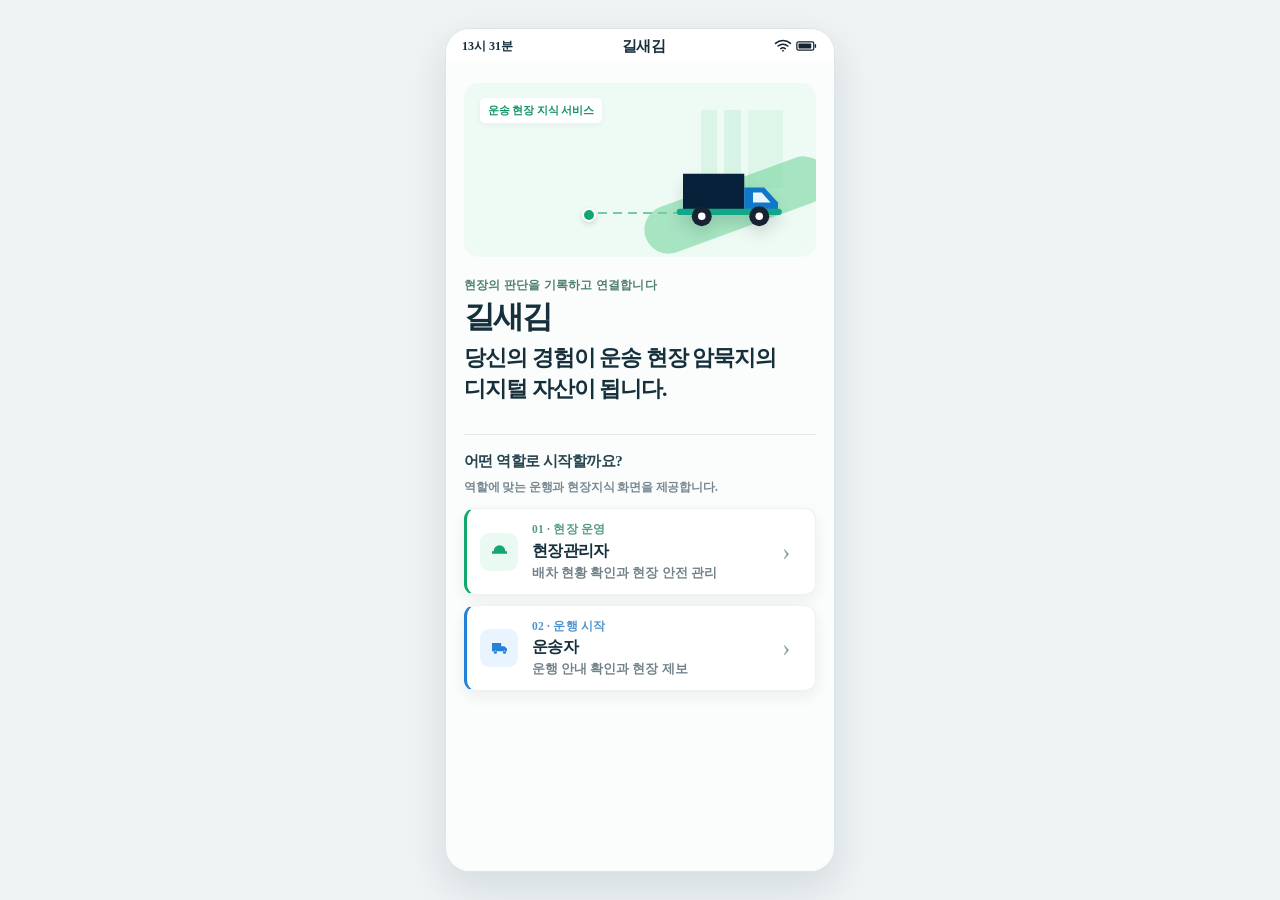
==== gilsaegim-standalone.html @ c9ebdeaf "feat: publish Gilsaegim MOVE AI prototype" ====
<!doctype html>
<!--
===============================================================================
길새김(MOVE AI) · 외부 공유용 단일 HTML 전체 코드

사용법
1. 이 파일 하나만 전달합니다. 별도 css/js/assets 폴더가 필요 없습니다.
2. 파일을 더블클릭하거나 브라우저에 끌어다 놓으면 실행됩니다.
3. 정적 웹 호스팅에도 이 파일 하나만 업로드하면 됩니다.

내장 항목
- index.html 전체 화면 구조
- 화면에 적용되는 CSS 14개 전체(원본 우선순위 유지)
- data.js, ai-engine.js, app.js 전체
- 화면에서 실제 사용하는 PNG 이미지 3개
- SVG 파비콘

동작 범위
- 단일 파일 실행 시 브라우저 폴백 데이터로 핵심 시연이 동작합니다.
- Python Smart Risk API가 같은 호스트의 /api 경로에 있으면 자동으로 연결됩니다.
- 카카오맵 버튼은 의도된 외부 링크이므로 인터넷 연결 시 새 창으로 열립니다.

편집 안내
- CSS는 <style id="gilsaegim-bundled-styles"> 안에 원본 파일별 주석으로 구분했습니다.
- JavaScript는 <script data-source="..."> 단위로 원본 파일명을 표시했습니다.
- 사진은 JavaScript 안에 base64 data URI로 내장되어 문자열이 매우 깁니다.
===============================================================================
-->
<html lang="ko" class="app-loading">
<head>
  <meta charset="utf-8">
  <meta name="viewport" content="width=device-width,initial-scale=1,viewport-fit=cover">
  <meta name="theme-color" content="#f7f9fb">
  <meta name="description" content="길새김 운송 현장 안내 서비스">
  <title>길새김 | 운송 현장 안내</title>
  <style>
    .icon-sprite { display: none !important; }
    html.app-loading .workbench { visibility: hidden !important; }
    html.app-loading body { background: #f5f7f8 !important; }
    html.app-loading *, html.app-loading *::before, html.app-loading *::after {
      animation: none !important;
      transition: none !important;
    }
  </style>
  <script>window.setTimeout(function(){document.documentElement.classList.remove('app-loading');},2500);</script>
  <link rel="icon" href="[data-uri]" type="image/svg+xml">
    <style id="gilsaegim-bundled-styles">
/* ==========================================================================
   길새김 외부 공유용 단일 파일 · 전체 CSS
   원본 CSS 파일의 적용 순서를 그대로 유지합니다.
   ========================================================================== */

/* ---------- SOURCE: css/style.css ---------- */
﻿:root{--navy:#08213a;--blue:#1178c9;--sky:#eaf5ff;--mint:#10a889;--mint-bg:#e8f8f4;--orange:#e98917;--orange-bg:#fff5e8;--red:#df4b4b;--ink:#172330;--muted:#667481;--line:#dfe5e9;--bg:#f7f9fb;--card:#fff;--shadow:0 18px 50px rgba(28,45,61,.16);font-family:Pretendard,"Noto Sans KR","Malgun Gothic","Segoe UI",sans-serif;color:#172330}*{box-sizing:border-box}body{margin:0;min-height:100vh;background-color:#f6f7f7;background-image:radial-gradient(#cdd4d8 .7px,transparent .7px);background-size:8px 8px}button,input,textarea,select{font:inherit}button{cursor:pointer}.hidden{display:none!important}.workbench{min-height:100vh;display:flex;align-items:center;justify-content:center;gap:44px;padding:32px}.phone-shell{width:390px;height:844px;flex:0 0 auto;border:1px solid #cfd7dc;border-radius:28px;background:#fff;box-shadow:var(--shadow);overflow:hidden;position:relative}.phone-status{height:32px;padding:0 16px;display:flex;align-items:center;justify-content:space-between;background:#fff;color:#1c2731;font-size:15px;font-weight:700;border-bottom:1px solid #f0f2f3}.phone-status strong{font-size:16.5px}.screens{position:relative;height:812px}.screen{display:none;position:absolute;inset:0;background:var(--bg);overflow:hidden}.screen.active{display:block;animation:screen-in .22s ease}@keyframes screen-in{from{opacity:.35;transform:translateX(8px)}to{opacity:1;transform:none}}.screen-body{height:calc(100% - 52px);overflow:auto;padding:18px 18px 88px}.app-header{height:52px;padding:0 14px;display:grid;grid-template-columns:38px 1fr 58px;align-items:center;background:rgba(255,255,255,.97);border-bottom:1px solid var(--line);position:relative;z-index:10}.app-header h2{margin:0;text-align:center;color:var(--navy);font-size:22.5px}.app-header>button{width:34px;height:34px;border:0;background:transparent;color:var(--navy);font-size:37.5px;text-align:left}.app-header>span:last-child{text-align:right}.home-header{grid-template-columns:1fr 38px}.home-header>div b{font-size:24px;color:var(--navy)}.round-button{border:1px solid var(--line)!important;border-radius:50%;text-align:center!important;font-size:27px!important}.live-chip{display:inline-flex!important;justify-content:center;padding:4px 7px;border-radius:99px;background:var(--mint-bg);color:var(--mint);font-size:13.5px;font-weight:800}.primary-button,.secondary-button{width:100%;min-height:45px;border-radius:6px;font-size:18px;font-weight:800}.primary-button{border:0;background:var(--blue);color:#fff}.primary-button.dark{background:var(--navy)}.secondary-button{border:1px solid #b7c4cc;background:#fff;color:var(--navy)}.text-button{width:100%;border:0;background:transparent;color:#7a8792;font-size:15px;margin-top:9px}.bottom-nav{position:absolute;left:0;right:0;bottom:0;height:67px;display:grid;grid-template-columns:repeat(3,1fr);background:rgba(255,255,255,.98);border-top:1px solid var(--line);z-index:20}.bottom-nav button{border:0;background:transparent;color:#7a8792;display:flex;flex-direction:column;align-items:center;justify-content:center;gap:4px;font-size:13.5px}.bottom-nav button i{width:26px;height:24px;display:grid;place-items:center;border-radius:7px;font-style:normal;font-size:21px}.bottom-nav button.active{color:var(--blue);font-weight:800}.bottom-nav button.active i{background:#dceeff;color:#096fbc}.prototype-note{position:absolute;bottom:26px;left:0;right:0;text-align:center;color:#9aa3aa;font-size:13.5px}.toast{position:fixed;left:50%;bottom:22px;z-index:200;max-width:340px;padding:11px 15px;border-radius:9px;background:#09233c;color:#fff;font-size:16.5px;font-weight:700;box-shadow:var(--shadow);opacity:0;transform:translate(-50%,14px);transition:.2s;pointer-events:none}.toast.show{opacity:1;transform:translate(-50%,0)}
/* Intro */.intro-screen{background:#fbfcfd;padding:72px 22px 24px} .intro-truck{width:78px;height:54px;margin-bottom:20px}.intro-truck svg{display:block;width:100%;height:100%;filter:drop-shadow(0 6px 10px rgba(8,33,58,.16))}.role-icon svg{width:25px;height:20px;fill:currentColor}.intro-copy small{color:var(--mint);font-size:13.5px;font-weight:900;letter-spacing:.12em}.intro-copy h1{margin:5px 0 30px;color:var(--navy);font-size:43.5px}.intro-copy p{margin:0 0 7px;font-size:22.5px;font-weight:800;color:var(--navy)}.intro-copy>span{color:#7b8790;font-size:15px}.role-cards{display:grid;gap:11px;margin-top:25px}.role-cards button{min-height:76px;padding:13px;border:1px solid var(--line);border-radius:7px;background:#fff;display:grid;grid-template-columns:40px 1fr 18px;align-items:center;gap:10px;text-align:left;box-shadow:0 3px 12px rgba(30,49,66,.04)}.role-cards button:hover{border-color:#a4bfce;transform:translateY(-1px)}.role-icon{width:36px;height:36px;display:grid;place-items:center;border-radius:11px;background:#eef1f3;color:var(--navy);font-style:normal;font-weight:900}.role-icon.blue{background:#e8f4ff;color:var(--blue)}.role-icon.mint{background:var(--mint-bg);color:var(--mint)}.role-cards b,.role-cards span{display:block}.role-cards b{color:var(--navy);font-size:18px}.role-cards span{color:#7c8790;font-size:13.5px;margin-top:4px}.role-cards em{font-size:33px;color:#74818b;font-style:normal}
/* Yard */.yard-body{padding-top:13px}.search{height:40px;padding:0 12px;display:flex;align-items:center;gap:8px;border:1px solid var(--line);border-radius:5px;background:#fff}.search span{color:#81909a;font-size:24px}.search input{border:0;outline:0;min-width:0;flex:1;color:var(--ink);font-size:15px;background:transparent}.filter-row{display:flex;gap:7px;margin:10px 0 13px;overflow-x:auto}.filter-row button{height:25px;padding:0 12px;border:1px solid #cbd5dc;border-radius:99px;background:#fff;color:#66737d;font-size:12px;white-space:nowrap}.filter-row button.active{background:var(--navy);color:#fff;border-color:var(--navy)}.yard-list{display:grid;gap:9px}.yard-card{min-height:88px;padding:13px;border:1px solid var(--line);border-radius:6px;background:#fff;display:flex;justify-content:space-between;text-align:left;box-shadow:0 3px 10px rgba(17,37,54,.035)}.yard-card.selected{border-color:#b8d8e9}.yard-card.risk{border-color:#f1b2b2}.yard-card.disabled{opacity:.42}.yard-card b,.yard-card span,.yard-card small{display:block}.yard-card b{font-size:18px;color:var(--navy)}.yard-card span{font-size:13.5px;color:#717f88;margin-top:9px}.yard-card small{font-size:12px;color:#4e5e68;margin-top:10px}.yard-card em{height:20px;padding:0 7px;display:flex;align-items:center;border-radius:99px;font-size:10.5px;font-style:normal;font-weight:800}.yard-card em.open{background:var(--mint-bg);color:var(--mint)}.yard-card em.waiting{background:#fff6de;color:#bd7b14}.yard-card em.danger{background:#fff0f0;color:var(--red)}.sticky-action{position:absolute;left:0;right:0;bottom:0;padding:10px 18px 14px;background:#fff;border-top:1px solid var(--line)}
/* Home */.home-body{padding-top:30px}.greeting span{font-size:21px;color:var(--navy)}.greeting h2{margin:3px 0 22px;font-size:27px;color:var(--navy)}.shipment-card{padding:15px;border:1px solid #cbd5da;border-radius:7px;background:#fff}.shipment-top{display:flex;justify-content:space-between;padding-bottom:12px;border-bottom:1px solid var(--line)}.shipment-top span{font-size:13.5px;color:#596b77}.shipment-top em{color:var(--mint);font-size:12px;font-weight:800;font-style:normal}.route-row{display:grid;grid-template-columns:13px 1fr;gap:8px;margin:13px 0}.route-row small,.route-row b,.route-row span{display:block}.route-row small{font-size:12px;color:#89949c}.route-row b{font-size:16.5px;color:var(--navy);margin:2px 0}.route-row span{font-size:12px;color:#77838c}.pin{width:8px;height:8px;border-radius:50%;margin-top:7px}.mint-pin{background:var(--mint)}.red-pin{background:#e35454}.route-line{height:13px;border-left:1px dashed #b4c1c9;margin-left:4px}.arrival-row{display:flex;justify-content:space-between;padding-top:10px;border-top:1px solid var(--line);font-size:13.5px}.arrival-row span{color:#7b8790}.home-body>.primary-button{margin-top:14px}.service-principle{margin-top:12px;padding:12px;background:#f2f6f8;border-radius:6px}.service-principle b,.service-principle span{display:block}.service-principle b{font-size:13.5px;color:var(--navy)}.service-principle span{font-size:12px;color:#73818b;margin-top:4px}
/* Drive map */
.map-area{height:calc(100% - 52px);position:relative;overflow:hidden;background:#e8eef1}.map-area>svg{display:block;width:100%;height:100%;object-fit:cover}.map-facility rect{fill:#fff;stroke:#c5d1d8;stroke-width:1.5;filter:drop-shadow(0 4px 6px rgba(27,48,64,.12))}.map-facility text{font-size:13.5px;font-weight:800;fill:var(--navy)}.map-facility text+text{font-size:10.5px;font-weight:700;fill:var(--mint)}.map-facility.alt rect{stroke:#a9d7cd}.drive-banner{position:absolute;top:12px;left:12px;right:12px;min-height:49px;padding:10px 12px;border:1px solid #b9d8ea;border-radius:7px;background:rgba(255,255,255,.94);box-shadow:0 4px 15px rgba(31,57,76,.09);backdrop-filter:blur(6px)}.drive-banner b,.drive-banner span{display:block}.drive-banner b{font-size:15px;color:var(--navy)}.drive-banner span{margin-top:3px;font-size:12px;color:#71808a}.drive-banner.detected{border-color:#f0b45f;background:rgba(255,249,239,.96)}.drive-banner.safe{border-color:#84cdbd;background:rgba(237,250,246,.97)}.route-fab{position:absolute;right:13px;top:76px;width:75px;padding:8px;border-radius:8px;background:#fff;box-shadow:0 5px 16px rgba(25,47,64,.14);text-align:center}.route-fab span,.route-fab b{display:block}.route-fab span{font-size:10.5px;color:#75838d}.route-fab b{margin-top:2px;font-size:21px;color:var(--blue)}.risk-card{position:absolute;left:12px;right:12px;bottom:78px;padding:12px;border:1px solid #cbd8df;border-radius:10px;background:rgba(255,255,255,.97);box-shadow:0 12px 30px rgba(29,50,66,.17);transition:.25s}.risk-card.triggered{border-color:#f0a746;background:#fffaf3}.risk-card.complete{border-color:#56b9a5;background:#f7fffc}.risk-card-head{display:flex;align-items:center;justify-content:space-between}.risk-card-head>div{display:flex;align-items:center;gap:8px}.risk-card-head i{width:27px;height:27px;display:grid;place-items:center;border-radius:7px;background:#e7f3fd;color:var(--blue);font-size:12px;font-weight:900;font-style:normal}.risk-card-head b,.risk-card-head small{display:block}.risk-card-head b{font-size:13.5px;color:var(--navy)}.risk-card-head small{margin-top:2px;font-size:10.5px;color:#76858f}.risk-card-head em{font-size:24px;color:var(--orange);font-weight:900;font-style:normal}.mini-pipeline{display:grid;grid-template-columns:repeat(5,1fr);gap:3px;margin:10px 0}.mini-pipeline span{height:20px;display:grid;place-items:center;border-radius:4px;background:#eef2f4;color:#87929a;font-size:9.75px;font-weight:800}.mini-pipeline span.on{background:#e4f4ff;color:#1674bb}.mini-pipeline span.done{background:#e5f7f1;color:#138973}.risk-card>button{width:100%;height:33px;border:0;border-radius:5px;background:var(--navy);color:#fff;font-size:13.5px;font-weight:800}.risk-card>button:disabled{opacity:.58;cursor:default}
.map-facility text+text.congested{fill:var(--red)}
/* AI question */
.ai-body,.review-body,.report-body{padding-top:14px}.safe-banner{min-height:54px;padding:10px 11px;border:1px solid #71c8b6;border-radius:6px;background:var(--mint-bg);display:flex;align-items:center;gap:9px}.safe-banner i{width:23px;height:23px;display:grid;place-items:center;border-radius:50%;background:var(--mint);color:#fff;font-size:15px;font-style:normal}.safe-banner b,.safe-banner small{display:block}.safe-banner b{font-size:13.5px;color:#137963}.safe-banner small{margin-top:3px;font-size:10.5px;color:#568177}.ai-summary-card{margin-top:13px;padding:14px;border:1px solid #f0a646;border-radius:7px;background:#fff}.ai-summary-card>span{font-size:10.5px;font-weight:900;color:var(--orange)}.ai-summary-card h3{margin:8px 0 6px;color:var(--navy);font-size:19.5px;line-height:1.45}.ai-summary-card p{margin:0;color:#596975;font-size:13.5px}.ai-summary-card button{margin-top:11px;border:0;background:transparent;color:#6e7e88;font-size:12px;text-decoration:underline}.voice-capture{text-align:center;padding:23px 0 15px}.voice-capture button{width:62px;height:62px;border:9px solid #e8edf1;border-radius:50%;background:var(--navy);color:#fff;font-size:22.5px;box-shadow:0 4px 14px rgba(15,36,54,.18)}.voice-capture button.recording{background:var(--red);animation:pulse 1s infinite}@keyframes pulse{50%{box-shadow:0 0 0 10px rgba(223,75,75,.12)}}.voice-capture p{margin:9px 0 0;color:#87929a;font-size:12px;line-height:1.45}.quick-answer-row{display:flex;gap:6px;overflow-x:auto;padding-bottom:5px}.quick-answer-row button{height:27px;padding:0 9px;border:1px solid #d0d9df;border-radius:99px;background:#fff;color:#596b77;font-size:10.5px;white-space:nowrap}.quick-answer-row button.selected{border-color:var(--blue);background:#e9f5ff;color:var(--blue);font-weight:800}.ai-body textarea{width:100%;height:67px;margin:8px 0 10px;padding:10px;border:1px solid var(--line);border-radius:6px;resize:none;color:var(--ink);font-size:13.5px;line-height:1.45;background:#fff}.review-instruction{margin:0 0 11px;color:#4d5c67;font-size:13.5px}.candidate-warning{height:31px;padding:0 10px;display:flex;align-items:center;border-radius:5px;background:var(--orange-bg);color:#a66412;font-size:12px}.evidence-box{margin:10px 0;padding:12px;border:1px solid #dbe4e9;border-radius:6px;background:#fff}.evidence-box span,.evidence-box b,.evidence-box small{display:block}.evidence-box span{font-size:10.5px;color:#7f8b94}.evidence-box b{margin:5px 0;color:var(--navy);font-size:15px}.evidence-box small{font-size:10.5px;color:#78858e}.radio-list{display:grid;gap:7px}.radio-list label{min-height:52px;padding:9px 10px;display:flex;align-items:center;gap:9px;border:1px solid var(--line);border-radius:6px;background:#fff}.radio-list label.selected{border-color:#7eacd0;background:#f4faff}.radio-list input{accent-color:var(--blue)}.radio-list span{font-size:13.5px;color:#354752}.radio-list span b{display:block;margin-bottom:3px;color:#71818c;font-size:10.5px}.review-buttons{display:grid;grid-template-columns:1fr 1.35fr;gap:8px;margin-top:13px}.review-buttons button{height:42px;border-radius:6px;font-size:13.5px;font-weight:800}.review-buttons button:first-child{border:1px solid #c4cfd6;background:#fff;color:#667682}.review-buttons button:last-child{border:0;background:var(--mint);color:#fff}
/* Knowledge library */
.library-body{padding-top:13px}.library-notice{padding:13px;border:1px solid #efaa4f;border-radius:7px;background:#fffaf2}.library-notice>span{font-size:10.5px;font-weight:900;color:var(--orange)}.library-notice h3{margin:7px 0 5px;color:var(--navy);font-size:16.5px}.library-notice p{margin:0;color:#60717c;font-size:12px;line-height:1.5}.library-notice button{margin-top:8px;padding:0;border:0;background:transparent;color:#9b651e;font-size:12px;font-weight:800}.library-body>.search{margin-top:12px}.knowledge-card-mobile{position:relative;margin-top:10px;padding:13px;border:1px solid var(--line);border-radius:7px;background:#fff}.knowledge-card-mobile.featured{border-color:#78c9b8;background:#fafffd}.knowledge-card-mobile em{display:inline-flex;padding:4px 6px;border-radius:99px;background:var(--mint-bg);color:var(--mint);font-size:9.75px;font-weight:900;font-style:normal}.knowledge-card-mobile time{float:right;color:#8a969e;font-size:10.5px}.knowledge-card-mobile h3{margin:9px 0 5px;color:var(--navy);font-size:16.5px}.knowledge-card-mobile p{margin:0;color:#5e6e78;font-size:12px;line-height:1.5}.knowledge-card-mobile>div{display:flex;flex-wrap:wrap;gap:4px;margin-top:9px}.knowledge-card-mobile>div span{padding:3px 6px;border-radius:99px;background:#eef2f4;color:#697782;font-size:9px}.knowledge-card-mobile small{display:block;margin-top:8px;color:#8a6a46;font-size:9.75px}.knowledge-card-mobile.new{animation:card-glow 1.4s ease}@keyframes card-glow{50%{box-shadow:0 0 0 5px rgba(16,168,137,.13)}}
/* Field report */
.report-body>p{margin:0 0 8px;color:#5e6d78;font-size:13.5px}.report-types{display:grid;grid-template-columns:repeat(3,1fr);gap:5px}.report-types button{min-height:39px;padding:4px;border:1px solid var(--line);border-radius:5px;background:#fff;color:#70808a;font-size:10.5px}.report-types button.active{border-color:var(--navy);background:#f2f7fa;color:var(--navy);font-weight:900}.field-label{display:block;margin-top:14px;color:#4c5d68;font-size:12px;font-weight:800}.field-label textarea{width:100%;height:78px;margin-top:6px;padding:10px;border:1px solid var(--line);border-radius:6px;resize:none;font-size:13.5px;font-weight:400;line-height:1.5}.auto-info{margin:10px 0;padding:8px 11px;border-radius:6px;background:#f0f4f6}.auto-info>div{display:flex;justify-content:space-between;padding:5px 0;border-bottom:1px solid #dfe6e9;font-size:10.5px}.auto-info>div:last-child{border-bottom:0}.auto-info span{color:#7d8991}.auto-info b{color:#4a5d68}.attach-buttons{display:grid;grid-template-columns:1fr 1fr;gap:7px;margin-bottom:9px}.attach-buttons button{height:34px;border:1px solid #ccd6dc;border-radius:5px;background:#fff;color:#536671;font-size:12px}.report-draft{margin:9px 0;padding:10px;border:1px solid #9ccdbf;border-radius:6px;background:#f4fcf9}.report-draft span{font-size:10.5px;font-weight:900;color:var(--mint)}.report-draft p{margin:5px 0;color:#3f5c55;font-size:12px;line-height:1.45}.report-draft small{font-size:9.75px;color:#71857f}.report-body>.secondary-button,.report-body>.primary-button{margin-top:8px}.report-body>.primary-button:disabled{opacity:.42}.emergency-note{text-align:center!important;color:#a66a6a!important;font-size:10.5px!important;margin-top:9px!important}
/* Manager */
.manager-body{padding-top:13px}.manager-kpis{display:grid;grid-template-columns:repeat(3,1fr);gap:7px}.manager-kpis>div{padding:10px;border:1px solid var(--line);border-radius:6px;background:#fff}.manager-kpis span,.manager-kpis b{display:block}.manager-kpis span{font-size:10.5px;color:#7a8790}.manager-kpis b{margin-top:3px;color:var(--navy);font-size:24px}.backend-card{margin-top:9px;padding:10px 11px;border:1px solid #cee0e7;border-radius:6px;background:#fff;display:flex;align-items:center;justify-content:space-between}.backend-card>div{display:flex;align-items:center;gap:7px}.backend-card i{width:8px;height:8px;border-radius:50%;background:#e0a63f;box-shadow:0 0 0 3px #fff3d8}.backend-card i.online{background:var(--mint);box-shadow:0 0 0 3px var(--mint-bg)}.backend-card b,.backend-card small{display:block}.backend-card b{font-size:12px;color:var(--navy)}.backend-card small{margin-top:2px;font-size:9.75px;color:#7b8891}.backend-card em{font-size:9.75px;color:#7b8891;font-style:normal}.manager-empty{margin-top:10px;padding:23px 12px;border:1px dashed #c9d4da;border-radius:7px;text-align:center;background:#fff}.manager-empty>span{width:30px;height:30px;margin:auto;display:grid;place-items:center;border-radius:50%;background:var(--mint-bg);color:var(--mint)}.manager-empty b,.manager-empty p{display:block}.manager-empty b{margin-top:8px;color:var(--navy);font-size:15px}.manager-empty p{margin:5px 0;color:#7b8891;font-size:10.5px}.manager-review-card{margin-top:10px;padding:13px;border:1px solid #efab54;border-radius:7px;background:#fff}.manager-review-top{display:flex;justify-content:space-between}.manager-review-top span{padding:4px 6px;border-radius:99px;background:var(--orange-bg);color:var(--orange);font-size:9.75px;font-weight:900}.manager-review-top em{color:#97641e;font-size:10.5px;font-style:normal}.manager-review-card h3{margin:8px 0;color:var(--navy);font-size:16.5px}.evidence-timeline-mobile{padding:7px 9px;border-radius:5px;background:#f2f5f7}.evidence-timeline-mobile p{margin:3px 0;font-size:10.5px;color:#526570}.evidence-timeline-mobile time{display:inline-block;width:58px;color:#7e8b93}.manager-review-card blockquote{margin:9px 0;padding:9px;border-left:3px solid var(--blue);background:#f5f9fc;color:#455c6b;font-size:12px;line-height:1.45}.manager-review-card>label{margin-top:7px;display:grid;grid-template-columns:48px 1fr;align-items:center;color:#6f7e87;font-size:10.5px}.manager-review-card input,.manager-review-card select{height:27px;padding:0 7px;border:1px solid var(--line);border-radius:4px;background:#fff;color:#354955;font-size:10.5px}.manager-actions{display:grid;grid-template-columns:.8fr 1fr 1.1fr;gap:6px;margin-top:10px}.manager-actions button{height:34px;border-radius:5px;font-size:12px;font-weight:800}.manager-actions button:first-child{border:1px solid #e3b1b1;background:#fff;color:#bb5050}.manager-actions button:nth-child(2){border:1px solid #c6d0d7;background:#fff;color:#60717c}.manager-actions button:last-child{border:0;background:var(--mint);color:#fff}.repeat-rule{margin-top:10px;padding:11px;border:1px solid var(--line);border-radius:6px;background:#fff}.repeat-rule>div:first-child{display:flex;justify-content:space-between}.repeat-rule b{font-size:12px;color:var(--navy)}.repeat-rule small{font-size:9px;color:#8b979f}.repeat-rule p{margin:6px 0;color:#687984;font-size:10.5px}.repeat-rule>div:nth-of-type(2){display:flex;align-items:center;gap:5px}.repeat-rule>div:nth-of-type(2)>span{width:37px;height:5px;border-radius:99px;background:#e2e8eb}.repeat-rule>div:nth-of-type(2)>span.on{background:var(--orange)}.repeat-rule>div:nth-of-type(2)>b{margin-left:auto}.repeat-rule>button{width:100%;height:28px;margin-top:8px;border:1px solid #ccd7dd;border-radius:4px;background:#f8fafb;color:#586a75;font-size:10.5px}
/* Presentation console */
.demo-console{width:330px;padding:25px;border:1px solid #dbe2e6;border-radius:18px;background:rgba(255,255,255,.96);box-shadow:0 16px 44px rgba(29,48,63,.11)}.console-kicker{font-size:12px;font-weight:900;letter-spacing:.16em;color:var(--mint)}.demo-console h2{margin:5px 0 7px;color:var(--navy);font-size:34.5px}.demo-console>p{margin:0;color:#697984;font-size:15px;line-height:1.5}.demo-console ol{margin:18px 0;padding:0;list-style:none;counter-reset:steps}.demo-console li{position:relative;min-height:34px;padding-left:33px;color:#7b8992;font-size:13.5px}.demo-console li:before{counter-increment:steps;content:counter(steps);position:absolute;left:0;top:-4px;width:22px;height:22px;display:grid;place-items:center;border-radius:50%;background:#eef2f4;color:#71808a;font-size:12px;font-weight:900}.demo-console li:not(:last-child):after{content:"";position:absolute;left:10px;top:20px;height:15px;border-left:1px dashed #c4ced4}.demo-console li.active{color:var(--navy);font-weight:800}.demo-console li.active:before{background:var(--blue);color:#fff}.demo-console li.done:before{content:"✓";background:var(--mint);color:#fff}.demo-console>button{width:100%;height:40px;margin-top:7px;border-radius:6px;font-size:13.5px;font-weight:900}.demo-console>button:first-of-type{border:0;background:var(--navy);color:#fff}.demo-console>button:nth-of-type(2){border:1px solid #cbd5dc;background:#fff;color:#647680}.console-links{display:grid;grid-template-columns:repeat(5,1fr);gap:4px;margin-top:12px}.console-links button{height:28px;padding:0;border:1px solid #d7dfe4;border-radius:4px;background:#f9fbfc;color:#697984;font-size:10.5px}.demo-console>article{margin-top:16px;padding:12px;border-radius:7px;background:#eff7f5}.demo-console>article b,.demo-console>article span,.demo-console>article small{display:block}.demo-console>article b{font-size:12px;color:#2a6257}.demo-console>article span{margin-top:4px;font-size:13.5px;font-weight:900;color:#137e68}.demo-console>article small{margin-top:4px;font-size:10.5px;color:#5e7b75;line-height:1.45}
@media(max-width:900px){body{background:#fff}.workbench{padding:0;display:block}.phone-shell{width:100%;max-width:430px;height:100vh;min-height:680px;margin:0 auto;border:0;border-radius:0;box-shadow:none}.screens{height:calc(100vh - 32px)}.demo-console{display:none}.toast{bottom:80px}}@media(max-height:760px) and (min-width:901px){.workbench{align-items:flex-start;padding-top:12px}.phone-shell{transform:scale(.83);transform-origin:top center;margin-bottom:-144px}.demo-console{transform:scale(.9);transform-origin:center left}}
/* Final fit and in-phone feedback */
.screens{height:calc(100% - 32px)}.screen-body{scrollbar-width:none}.screen-body::-webkit-scrollbar{display:none}.phone-shell>.toast{position:absolute;left:50%;bottom:76px;max-width:350px;width:max-content}.phone-shell>.toast.show{transform:translate(-50%,0)}


/* type-scale:1.5 — presentation readability */
.app-header>button{font-size:25px}.round-button{font-size:18px!important}.role-cards button{min-height:88px}.yard-card{min-height:104px}.primary-button,.secondary-button{min-height:50px}.filter-row button{min-height:29px}.mini-pipeline span{min-height:24px}.risk-card>button{min-height:38px}.quick-answer-row button{min-height:31px}.manager-actions button{min-height:38px}.repeat-rule>button{min-height:32px}.console-links button{min-height:32px}


/* Interactive photo and voice evidence */
.attach-buttons button.recording{border-color:#df4b4b;background:#fff1f1;color:#c53e3e;font-weight:900}.sample-media-button{width:100%;min-height:34px;margin:-2px 0 9px;border:1px dashed #8fb8cf;border-radius:6px;background:#f4faff;color:#176da6;font-size:12px;font-weight:800}.media-preview-grid{display:grid;gap:9px;margin:9px 0}.media-preview-card{padding:10px;border:1px solid #cbd9e0;border-radius:7px;background:#fff}.media-preview-head{display:flex;align-items:center;justify-content:space-between;margin-bottom:8px}.media-preview-head b{font-size:13px;color:var(--navy)}.media-preview-head em{padding:3px 6px;border-radius:99px;background:var(--mint-bg);color:var(--mint);font-size:10px;font-style:normal;font-weight:900}.media-preview-card img{display:block;width:100%;height:126px;object-fit:cover;border-radius:6px;background:#e7ecef}.media-preview-card>p{margin:7px 0;color:#586b77;font-size:11px;line-height:1.45}.media-preview-card>button{width:100%;height:30px;border:1px solid #d4dde2;border-radius:5px;background:#fff;color:#687984;font-size:11px}.voice-wave{height:36px;display:flex;align-items:center;justify-content:center;gap:5px;border-radius:6px;background:#eef5f8}.voice-wave span{width:4px;height:10px;border-radius:99px;background:#2a7dae}.voice-wave span:nth-child(2),.voice-wave span:nth-child(6){height:22px}.voice-wave span:nth-child(3),.voice-wave span:nth-child(5){height:15px}.voice-wave span:nth-child(4){height:29px}.voice-wave.recording span{animation:voice-bar .7s ease-in-out infinite alternate}.voice-wave.recording span:nth-child(2){animation-delay:.1s}.voice-wave.recording span:nth-child(3){animation-delay:.2s}.voice-wave.recording span:nth-child(4){animation-delay:.3s}.voice-wave.recording span:nth-child(5){animation-delay:.2s}@keyframes voice-bar{to{height:31px;background:#df4b4b}}#voice-status{font-weight:800;color:#31586d}.media-preview-card blockquote{margin:7px 0;padding:8px;border-left:3px solid var(--blue);background:#f5f9fc;color:#435d6b;font-size:11px;line-height:1.5}.media-preview-card audio{width:100%;height:34px;margin:5px 0}.voice-actions{display:grid;grid-template-columns:1.4fr .8fr;gap:6px}.voice-actions button{height:32px;border:1px solid #cbd6dc;border-radius:5px;background:#fff;color:#536873;font-size:11px}.voice-actions button:first-child{border-color:#8ebbd5;background:#eff8fd;color:#126fa9;font-weight:900}.manager-media-evidence{display:grid;grid-template-columns:78px 1fr;gap:9px;margin:9px 0;padding:8px;border:1px solid #aacfc6;border-radius:6px;background:#f5fcfa}.manager-media-evidence img{width:78px;height:70px;object-fit:cover;border-radius:5px}.manager-media-evidence b,.manager-media-evidence span,.manager-media-evidence p{display:block}.manager-media-evidence b{font-size:11px;color:#176d5c}.manager-media-evidence span{margin-top:3px;font-size:10px;color:#5d7d76}.manager-media-evidence p{margin:5px 0 0;font-size:10px;color:#415b64;line-height:1.4}

.manager-review-card.report-mode .evidence-timeline-mobile,.manager-review-card.report-mode>label{display:none}.manager-media-evidence.audio-only{grid-template-columns:1fr}.manager-media-evidence.audio-only img{display:none}


.photo-credit{display:block;margin:-2px 0 8px;color:#4f606a;font-size:12px;line-height:1.4}.photo-credit a{color:inherit;text-decoration:underline;text-underline-offset:2px}.photo-credit+button{margin-top:2px}

/*
 * Balanced typography system
 * 12 caption / 13 supporting / 14 body / 15 control / 16 card title
 * 18 page title / 22 hero / 32 brand display
 */
:root{
  --type-caption:12px;
  --type-support:13px;
  --type-body:14px;
  --type-control:15px;
  --type-card-title:16px;
  --type-page-title:18px;
  --type-hero:22px;
  --type-display:32px;
}
body{font-size:var(--type-body);line-height:1.5;letter-spacing:-.01em}
button,input,textarea,select{line-height:1.4}

/* App chrome and shared controls */
.phone-status{font-size:var(--type-caption)}
.phone-status strong{font-size:var(--type-body)}
.app-header h2{font-size:var(--type-page-title);line-height:1.3}
.home-header>div b{font-size:20px}
.live-chip{font-size:var(--type-caption)}
.primary-button,.secondary-button{font-size:var(--type-control)}
.text-button{font-size:var(--type-body)}
.bottom-nav button{font-size:var(--type-caption)}
.prototype-note{font-size:var(--type-caption)}
.toast{font-size:var(--type-body);line-height:1.45}

/* Role selection */
.intro-copy small{font-size:var(--type-caption)}
.intro-copy h1{font-size:var(--type-display);line-height:1.15}
.intro-copy p{font-size:var(--type-page-title);line-height:1.35}
.intro-copy>span{font-size:var(--type-body);line-height:1.5}
.role-cards b{font-size:var(--type-card-title)}
.role-cards span{font-size:var(--type-support);line-height:1.4}
.role-cards em{font-size:24px}

/* Yard and shipment */
.search input{font-size:var(--type-body)}
.filter-row button{font-size:var(--type-caption)}
.yard-card b{font-size:var(--type-card-title)}
.yard-card span{font-size:var(--type-support)}
.yard-card small{font-size:var(--type-caption)}
.yard-card em{font-size:11.5px}
.greeting span{font-size:var(--type-control)}
.greeting h2{font-size:var(--type-hero);line-height:1.35}
.shipment-top span{font-size:var(--type-support)}
.shipment-top em{font-size:var(--type-caption)}
.route-row small{font-size:var(--type-caption)}
.route-row b{font-size:var(--type-control)}
.route-row span{font-size:var(--type-caption);line-height:1.45}
.arrival-row{font-size:var(--type-support)}
.service-principle b{font-size:var(--type-body)}
.service-principle span{font-size:var(--type-support);line-height:1.45}

/* Driving and risk detection */
.map-facility text{font-size:12px}
.map-facility text+text{font-size:11px}
.drive-banner b{font-size:var(--type-body)}
.drive-banner span{font-size:var(--type-caption)}
.route-fab span{font-size:11.5px}
.route-fab b{font-size:20px}
.risk-card-head b{font-size:var(--type-body)}
.risk-card-head small{font-size:var(--type-caption)}
.risk-card-head em{font-size:var(--type-hero)}
.mini-pipeline span{font-size:11px}
.risk-card>button{font-size:var(--type-body)}

/* AI question and candidate review */
.safe-banner b{font-size:var(--type-body)}
.safe-banner small{font-size:var(--type-caption)}
.ai-summary-card>span{font-size:var(--type-caption)}
.ai-summary-card h3{font-size:var(--type-page-title);line-height:1.45}
.ai-summary-card p{font-size:var(--type-body)}
.ai-summary-card button{font-size:var(--type-support)}
.voice-capture p{font-size:var(--type-support)}
.quick-answer-row button{font-size:var(--type-caption)}
.ai-body textarea{font-size:var(--type-body)}
.review-instruction{font-size:var(--type-body)}
.candidate-warning{font-size:var(--type-support)}
.evidence-box span,.evidence-box small{font-size:var(--type-caption)}
.evidence-box b{font-size:var(--type-control)}
.radio-list span{font-size:var(--type-body)}
.radio-list span b{font-size:var(--type-caption)}
.review-buttons button{font-size:var(--type-body)}

/* Approved knowledge */
.library-notice>span{font-size:var(--type-caption)}
.library-notice h3{font-size:var(--type-card-title);line-height:1.4}
.library-notice p{font-size:var(--type-support)}
.library-notice button{font-size:var(--type-support)}
.knowledge-card-mobile em{font-size:11.5px}
.knowledge-card-mobile time{font-size:var(--type-caption)}
.knowledge-card-mobile h3{font-size:var(--type-card-title);line-height:1.4}
.knowledge-card-mobile p{font-size:var(--type-support)}
.knowledge-card-mobile>div span{font-size:11.5px}
.knowledge-card-mobile small{font-size:var(--type-caption)}

/* Field report and media evidence */
.report-body>p{font-size:var(--type-body)}
.report-types button{font-size:var(--type-caption);line-height:1.3}
.field-label{font-size:var(--type-support)}
.field-label textarea{font-size:var(--type-body)}
.auto-info>div{font-size:var(--type-caption)}
.attach-buttons button,.sample-media-button{font-size:var(--type-support)}
.report-draft span,.report-draft small{font-size:var(--type-caption)}
.report-draft p{font-size:var(--type-support)}
.emergency-note{font-size:var(--type-caption)!important}
.media-preview-head b{font-size:var(--type-body)}
.media-preview-head em{font-size:11.5px}
.media-preview-card>p,.media-preview-card blockquote{font-size:var(--type-support)}
.media-preview-card>button,.voice-actions button{font-size:var(--type-support)}
.photo-credit{font-size:12px;color:#4f606a}
#voice-status{font-size:var(--type-support)}

/* Manager review */
.manager-kpis span{font-size:var(--type-caption)}
.manager-kpis b{font-size:var(--type-hero)}
.backend-card b{font-size:var(--type-support)}
.backend-card small{font-size:var(--type-caption)}
.backend-card em{font-size:11.5px}
.manager-empty b{font-size:var(--type-control)}
.manager-empty p{font-size:var(--type-support)}
.manager-review-top span{font-size:11.5px}
.manager-review-top em{font-size:var(--type-caption)}
.manager-review-card h3{font-size:var(--type-card-title);line-height:1.4}
.evidence-timeline-mobile p{font-size:var(--type-caption)}
.manager-review-card blockquote{font-size:var(--type-support)}
.manager-review-card>label{font-size:var(--type-caption)}
.manager-review-card input,.manager-review-card select{font-size:var(--type-support)}
.manager-actions button{font-size:var(--type-support)}
.repeat-rule b{font-size:var(--type-support)}
.repeat-rule small{font-size:11.5px}
.repeat-rule p,.repeat-rule>button{font-size:var(--type-caption)}
.manager-media-evidence b{font-size:var(--type-support)}
.manager-media-evidence span,.manager-media-evidence p{font-size:var(--type-caption)}

/* Presentation controls */
.console-kicker{font-size:11.5px}
.demo-console h2{font-size:27px;line-height:1.25}
.demo-console>h2:first-child{margin:0 0 18px}
.demo-console>p{font-size:var(--type-body)}
.demo-console li{font-size:var(--type-support)}
.demo-console li:before{font-size:var(--type-caption)}
.demo-console>button{font-size:var(--type-body)}
.console-links button{font-size:var(--type-caption)}
.demo-console>article b{font-size:var(--type-support)}
.demo-console>article span{font-size:var(--type-body)}
.demo-console>article small{font-size:var(--type-caption)}

/* Keep symbol-based navigation icons inside their intended 24px viewport. */
.bottom-nav button i > svg{
  display:block;
  width:20px;
  height:20px;
  fill:currentColor;
  stroke:none;
}

.phone-status .status-indicators{
  display:inline-flex;
  align-items:center;
  gap:4px;
  color:#172330;
}
.status-wifi{width:18px;height:14px;fill:none;stroke:currentColor;stroke-width:2;stroke-linecap:round}
.status-wifi circle{fill:currentColor;stroke:none}
.status-battery{width:22px;height:12px;fill:none;stroke:currentColor;stroke-width:1.5;stroke-linejoin:round}
.status-battery-fill{fill:currentColor;stroke:none}

.senior-call-home{position:relative;margin-top:10px;padding:13px;border:1px solid #72c8b5;border-radius:10px;background:linear-gradient(135deg,#effbf7 0%,#fbfffd 72%);box-shadow:0 8px 18px rgba(22,77,68,.1);overflow:hidden}.senior-call-home:after{content:"";position:absolute;right:-24px;bottom:-34px;width:104px;height:104px;border:18px solid rgba(16,168,137,.08);border-radius:50%;pointer-events:none}
.senior-call-home-head{position:relative;z-index:1;display:flex;align-items:center;justify-content:space-between;gap:8px}.senior-ai-brand{display:flex;align-items:center;gap:7px}.senior-ai-brand i{display:grid;width:29px;height:29px;place-items:center;border-radius:9px;background:#10a889;color:#fff;font-size:15px;font-style:normal;box-shadow:0 4px 8px rgba(16,168,137,.22)}.senior-ai-brand span,.senior-ai-brand small{display:block}.senior-ai-brand span{font-size:12px;font-weight:900;color:#107963}.senior-ai-brand small{margin-top:1px;color:#638a7f;font-size:10.5px;font-weight:700}.senior-call-home-head em{padding:4px 7px;border-radius:99px;background:#d8f3e9;color:#157461;font-size:10.5px;font-style:normal;font-weight:900}
.senior-call-home h3{position:relative;z-index:1;margin:11px 0 9px;color:var(--navy);font-size:17px;line-height:1.4}.senior-call-highlight{position:relative;z-index:1;padding:9px 10px;border:1px solid #b8e2d6;border-left:4px solid #10a889;border-radius:7px;background:rgba(255,255,255,.86)}.senior-call-highlight small{display:block;margin-bottom:3px;color:#4b8275;font-size:10.5px;font-weight:800}.senior-call-highlight strong{display:block;color:#0c6958;font-size:15px;line-height:1.4}.senior-call-context{position:relative;z-index:1;margin:8px 0 0;color:#55746c;font-size:11.5px;font-weight:700;line-height:1.45}

/* Korean navigation-style vector map (illustrative site layout, not map tiles). */
.map-canvas{fill:#e8f0eb}
.map-green{fill:#dcebd9}
.map-green.light{fill:#e5f0dc}
.map-water{fill:#d8edf2}
.map-yard{fill:#edf0eb;stroke:#d2d9d4;stroke-width:1.5}
.map-building{fill:#d2d7d5;stroke:#c1c9c6;stroke-width:1}
.map-building.small{fill:#c4cfcb}
.map-place{fill:#5c6c66;font-size:15px;font-weight:800;letter-spacing:-.04em}
.map-subplace{fill:#7a8983;font-size:11px;font-weight:700}
.road-outline,.road-surface,.road-divider{fill:none;stroke-linecap:round;stroke-linejoin:round}
.road-outline.major{stroke:#c8d0d4;stroke-width:38px}
.road-surface.major{stroke:#fff;stroke-width:34px}
.road-divider{stroke:#e9b557;stroke-width:2px;stroke-dasharray:8 8}
.road-outline.access{stroke:#cbd3d6;stroke-width:25px}
.road-surface.access{stroke:#fff;stroke-width:21px}
.road-outline.minor{stroke:#d3dadd;stroke-width:20px}
.road-surface.minor{stroke:#fff;stroke-width:16px}
.road-label{fill:#8c9699;font-size:10px;font-weight:800;letter-spacing:.02em}
.access-label{fill:#85939a}
.route-halo{stroke:rgba(255,255,255,.98);stroke-width:15px;stroke-linecap:round;stroke-linejoin:round}
#mobile-planned-path{stroke:#287be0;stroke-width:8px;stroke-linecap:round;stroke-linejoin:round}
#mobile-actual-path{stroke:#ef5350;stroke-width:8px;stroke-linecap:round;stroke-linejoin:round}
#mobile-guidance-path{stroke:#ef9c2d;stroke-width:8px;stroke-linecap:round;stroke-linejoin:round}
.map-facility.neutral rect{stroke:#c9d1d5}.map-facility.neutral text+text{fill:#798891}
.map-facility.dock rect{fill:#eef8f4;stroke:#74bfaa;stroke-width:2}.map-facility.dock text+text{fill:#138973}.map-tacit-knowledge rect{fill:rgba(255,252,244,.97);stroke:#e5b45c;stroke-width:1.5;filter:drop-shadow(0 3px 6px rgba(81,67,32,.12))}.map-tacit-knowledge circle{fill:#ef9c2d}.map-tacit-knowledge path{fill:none;stroke:#fff;stroke-width:1.7;stroke-linecap:round;stroke-linejoin:round}.map-tacit-knowledge text{fill:#735b2b;font-size:10px;font-weight:900}.map-tacit-knowledge text+text{fill:#927546;font-size:8.5px;font-weight:700}
#tacit-report-alert{opacity:0;pointer-events:none;transition:opacity .2s ease}#tacit-report-alert.active{opacity:1}.tacit-alert-ring{fill:rgba(238,83,80,.18);stroke:#ef5350;stroke-width:2}.tacit-alert-pin{fill:#ef5350;stroke:#fff;stroke-width:2.5;filter:drop-shadow(0 3px 5px rgba(132,40,39,.28))}.tacit-alert-mark{fill:none;stroke:#fff;stroke-width:2.4;stroke-linecap:round}.tacit-alert-label rect{fill:rgba(255,250,250,.98);stroke:#ef7772;stroke-width:1.4;filter:drop-shadow(0 3px 6px rgba(101,45,42,.16))}.tacit-alert-label text{fill:#9d3935;font-size:9px;font-weight:900}.tacit-alert-label text+text{fill:#a66b68;font-size:8px;font-weight:700}#tacit-report-alert.active .tacit-alert-pin{transform-box:fill-box;transform-origin:center;animation:tacit-alert-blink 1.05s ease-in-out infinite}#tacit-report-alert.active .tacit-alert-ring{transform-box:fill-box;transform-origin:center;animation:tacit-alert-pulse 1.05s ease-out infinite}@keyframes tacit-alert-blink{0%,100%{opacity:1;transform:scale(1)}50%{opacity:.45;transform:scale(.84)}}@keyframes tacit-alert-pulse{0%{opacity:.75;transform:scale(.65)}72%,100%{opacity:0;transform:scale(1.7)}}
#risk-zone circle:first-child{fill:rgba(239,133,72,.15)}
#risk-zone .risk-ring{fill:none;stroke:#ee8b46;stroke-width:2px;stroke-dasharray:5 5}

/* Route states and hand-off demonstration */
.route-legend{position:absolute;left:12px;bottom:68px;z-index:5;display:flex;flex-wrap:wrap;gap:5px;padding:6px 8px;border:1px solid rgba(198,211,218,.92);border-radius:6px;background:rgba(255,255,255,.94);box-shadow:0 4px 12px rgba(27,48,64,.08);font-size:10px;font-weight:800;color:#52646e}.route-legend span{display:inline-flex;align-items:center;gap:4px}.route-legend i{width:12px;height:4px;border-radius:99px}.route-legend .planned{background:#287be0}.route-legend .guidance{background:#ef9c2d}.route-legend .deviation{background:#ef5350}
.trip-summary{position:absolute;left:12px;right:12px;bottom:78px;z-index:14;padding:13px;border:1px solid #98c8df;border-radius:10px;background:rgba(255,255,255,.98);box-shadow:0 14px 34px rgba(25,47,64,.2)}.trip-summary>span{font-size:11px;font-weight:900;color:#1674bb}.trip-summary h3{margin:5px 0;color:var(--navy);font-size:16px}.trip-summary p{margin:0;color:#5c6e78;font-size:11px;line-height:1.45}.trip-summary>div{display:flex;align-items:baseline;gap:7px;margin:9px 0;padding:8px;border-radius:6px;background:#eef7fc}.trip-summary>div b{font-size:17px;color:#1674bb}.trip-summary>div small{font-size:10px;color:#60737e}.trip-summary a{display:block;width:100%;min-height:34px;margin-top:6px;border:1px solid #cbd8df;border-radius:5px;background:#fff;color:#416578;text-align:center;font-size:11px;font-weight:900;line-height:32px;text-decoration:none}

.report-summary-fields{display:grid;gap:0;margin:9px 0;padding:0;border:1px solid #cce3dc;border-radius:6px;overflow:hidden;background:#fff}.report-summary-fields>div{display:grid;grid-template-columns:78px 1fr;gap:8px;padding:7px 8px;border-bottom:1px solid #e2eeea}.report-summary-fields>div:last-child{border-bottom:0}.report-summary-fields dt{margin:0;color:#287364;font-size:10.5px;font-weight:900}.report-summary-fields dd{margin:0;color:#405a53;font-size:11px;line-height:1.45;white-space:pre-line;word-break:keep-all}

/* Tacit-knowledge reporting and data-based knowledge library */
.tacit-field{padding:10px 11px;border:1px solid #9fd3c4;border-radius:7px;background:#f4fcf9}.tacit-field>small{display:block;margin:4px 0 6px;color:#4f786c;font-size:10px;font-weight:500;line-height:1.45}.tacit-field textarea{height:70px!important;margin-top:0!important;border-color:#b7ddd2!important;background:rgba(255,255,255,.96)}.knowledge-research-card{margin:10px 0;padding:13px;border:1px solid #91cdbd;border-radius:8px;background:linear-gradient(135deg,#f0fbf7,#f9fffc)}.knowledge-research-top{display:flex;align-items:center;justify-content:space-between;gap:7px}.knowledge-research-top span{color:#19816b;font-size:10px;font-weight:900}.knowledge-research-top em{padding:3px 6px;border-radius:99px;background:#dff4ec;color:#197860;font-size:9px;font-style:normal;font-weight:900}.knowledge-research-card h3{margin:8px 0 5px;color:var(--navy);font-size:15px;line-height:1.4}.knowledge-research-card>p{margin:0;color:#4e6b62;font-size:11px;line-height:1.5}.knowledge-research-card dl{display:grid;gap:0;margin:10px 0;padding:0;border:1px solid #cce7dd;border-radius:6px;overflow:hidden;background:rgba(255,255,255,.8)}.knowledge-research-card dl>div{display:grid;grid-template-columns:72px 1fr;gap:7px;padding:6px 7px;border-bottom:1px solid #deeee8}.knowledge-research-card dl>div:last-child{border-bottom:0}.knowledge-research-card dt{margin:0;color:#367568;font-size:9.5px;font-weight:900}.knowledge-research-card dd{margin:0;color:#405f56;font-size:10.5px;line-height:1.4}.knowledge-research-card>small{display:block;color:#628078;font-size:9.5px;line-height:1.45}.manager-tacit-note{margin:9px 0;padding:9px;border:1px solid #9dd1c1;border-radius:6px;background:#f2fbf7}.manager-tacit-note b{display:block;color:#167561;font-size:10.5px}.manager-tacit-note p{margin:4px 0 0;color:#45665b;font-size:11px;line-height:1.45}

@media(min-width:901px){.phone-shell:has(#screen-drive.active){width:560px;flex-basis:560px}.phone-shell:has(#screen-drive.active) .map-area{background:#e8f0eb}.phone-shell:has(#screen-drive.active) .map-area>svg{width:100%;height:100%}.phone-shell:has(#screen-drive.active) .drive-banner{left:18px;right:18px}.phone-shell:has(#screen-drive.active) .route-fab{right:18px}.phone-shell:has(#screen-drive.active) .risk-card,.phone-shell:has(#screen-drive.active) .trip-summary{left:18px;right:18px}.phone-shell:has(#screen-drive.active) .route-legend{left:18px}.phone-shell:has(#screen-drive.active) .map-facility text{font-size:11px}.phone-shell:has(#screen-drive.active) .map-tacit-knowledge text{font-size:9px}.phone-shell:has(#screen-drive.active) .map-tacit-knowledge text+text{font-size:8px}}

/* Consistent readable wrapping */
:where(.screen-body,.map-area,.demo-console) :is(p,span,b,strong,small,em,h1,h2,h3,h4,blockquote,dd,dt,label){overflow-wrap:anywhere;word-break:keep-all}.screen-body :is(p,blockquote,dd),.demo-console :is(p,li,small){line-height:1.6}.toast{max-width:calc(100% - 32px);padding:10px 14px;line-height:1.55!important;white-space:pre-line;text-align:center;word-break:keep-all;overflow-wrap:anywhere}

/* App feature overview: replaces presentation controls. */
.feature-overview{width:330px;padding:22px}.feature-overview h2{margin:5px 0 4px;font-size:25px;line-height:1.25}.feature-overview .feature-intro{margin:0;color:#647783;font-size:12px;line-height:1.5}.feature-list{display:grid;gap:6px;margin-top:14px}.feature-list section{display:grid;grid-template-columns:24px 1fr;gap:8px;align-items:start;padding:8px;border:1px solid #dfe8eb;border-radius:7px;background:#fbfdfd}.feature-list i{display:grid;width:23px;height:23px;place-items:center;border-radius:50%;background:#eaf5f2;color:#138973;font-size:9px;font-style:normal;font-weight:900}.feature-list b{display:block;color:var(--navy);font-size:11.5px;line-height:1.35}.feature-list p{margin:2px 0 0;color:#61747d;font-size:9.5px;line-height:1.45}.feature-overview .feature-foot{margin:11px 0 0;padding:8px;border-radius:6px;background:#eff7f5;color:#397065;font-size:9.5px;font-weight:700;line-height:1.4;text-align:center}

/* Keep the navigation map visible: compact floating controls instead of full-width panels. */
#drive-map-area .drive-banner{left:12px;right:auto;top:12px;display:flex;align-items:flex-start;gap:7px;max-width:calc(100% - 112px);min-height:0;padding:7px 9px;border-radius:9px;background:rgba(255,255,255,.82);box-shadow:0 4px 12px rgba(31,57,76,.1);backdrop-filter:blur(4px)}#drive-map-area .turn-icon{display:grid;flex:0 0 20px;width:20px;height:20px;place-items:center;border-radius:50%;background:#e9f5ff;color:#1674bb;font-size:13px;font-style:normal;font-weight:900}#drive-map-area .drive-banner-copy{min-width:0}#drive-map-area .drive-banner small{display:block;color:#667b87;font-size:10px;line-height:1.25}#drive-map-area .drive-banner b{margin-top:1px;font-size:12px;line-height:1.35}#drive-map-area .drive-banner span{margin-top:1px;font-size:10px;line-height:1.35}#drive-map-area .route-fab{top:12px;right:12px;width:82px;padding:7px 6px;border:1px solid rgba(195,213,223,.9);border-radius:9px;background:rgba(255,255,255,.84);box-shadow:0 4px 12px rgba(25,47,64,.1);backdrop-filter:blur(4px)}#drive-map-area .route-fab b{font-size:18px}#drive-map-area .speed-card{position:absolute;top:77px;right:12px;z-index:6;display:flex;align-items:baseline;gap:3px;padding:5px 7px;border:1px solid rgba(195,213,223,.9);border-radius:99px;background:rgba(255,255,255,.82);color:#42616f;font-size:10px;box-shadow:0 3px 9px rgba(25,47,64,.08)}#drive-map-area .speed-card b{font-size:15px;color:#1674bb}
 #drive-map-area .risk-card{left:12px;right:12px;bottom:78px;max-width:310px;min-height:0;padding:8px 9px;border-radius:9px;background:rgba(255,255,255,.84);box-shadow:0 5px 17px rgba(29,50,66,.13);backdrop-filter:blur(5px)}#drive-map-area .risk-card-head i{width:23px;height:23px;font-size:10px}#drive-map-area .risk-card-head b{font-size:11px;line-height:1.25}#drive-map-area .risk-card-head small{font-size:9.5px;line-height:1.3}#drive-map-area .risk-card-head em{font-size:17px}#drive-map-area .risk-card .mini-pipeline{display:none;margin:6px 0}#drive-map-area .risk-card.triggered .mini-pipeline,#drive-map-area .risk-card.complete .mini-pipeline{display:grid}#drive-map-area .risk-card>button{height:30px;min-height:30px;margin-top:6px;font-size:11px}#drive-map-area .route-legend{bottom:158px;max-width:calc(100% - 24px);padding:5px 7px;background:rgba(255,255,255,.8);font-size:9px}#drive-map-area:has(.risk-card.triggered) .route-legend,#drive-map-area:has(.risk-card.complete) .route-legend,#drive-map-area:has(.trip-summary:not(.hidden)) .route-legend{display:none}#drive-map-area .trip-summary{left:auto;right:12px;bottom:78px;width:min(280px,calc(100% - 24px));padding:11px;background:rgba(255,255,255,.94)}#drive-map-area .trip-summary p{line-height:1.5}
@media(min-width:901px){.phone-shell:has(#screen-drive.active) #drive-map-area .drive-banner{left:18px;right:auto}.phone-shell:has(#screen-drive.active) #drive-map-area .route-fab,.phone-shell:has(#screen-drive.active) #drive-map-area .speed-card{right:18px}.phone-shell:has(#screen-drive.active) #drive-map-area .risk-card{left:18px;right:auto;width:300px}.phone-shell:has(#screen-drive.active) #drive-map-area .trip-summary{left:auto;right:18px}.phone-shell:has(#screen-drive.active) #drive-map-area .route-legend{left:18px}}

/* Final readability pass: consistent wrapping, spacing, and minimum text size. */
.screen-body :is(h1,h2,h3,h4,p,small,span,b,blockquote,dd,dt,label),.feature-overview :is(h2,p,b,span){text-wrap:pretty;overflow-wrap:anywhere;word-break:keep-all}.screen-body :is(p,small,blockquote,dd),.feature-overview p{line-height:1.55}.screen-body :is(button,input,textarea,select){letter-spacing:0}.report-types button{min-height:42px;padding:6px;font-size:12px;line-height:1.35;white-space:normal}.auto-info>div{display:grid;grid-template-columns:54px minmax(0,1fr);gap:8px;align-items:start}.auto-info b{min-width:0;text-align:right;line-height:1.45;overflow-wrap:anywhere}.backend-card{gap:8px;flex-wrap:wrap}.backend-card>div{min-width:0}.backend-card em{margin-left:auto}.manager-review-top{gap:8px;align-items:flex-start}.manager-review-top em{max-width:48%;text-align:right;line-height:1.35}.manager-review-card>label{grid-template-columns:58px minmax(0,1fr);gap:6px;align-items:start}.manager-review-card input,.manager-review-card select{min-width:0}.manager-actions button{min-height:36px;height:auto;padding:6px 4px;line-height:1.3}.knowledge-card-mobile time{max-width:42%;text-align:right;line-height:1.35}.tacit-field{padding:12px}.tacit-field>small{margin:5px 0 7px;font-size:12px;line-height:1.5}.tacit-field textarea{height:86px!important;line-height:1.55!important}.report-summary-fields>div{grid-template-columns:84px minmax(0,1fr);gap:9px;padding:8px 9px}.report-summary-fields dt{font-size:11.5px}.report-summary-fields dd{font-size:12.5px;line-height:1.55}.knowledge-research-card{padding:14px}.knowledge-research-top span{font-size:11.5px}.knowledge-research-top em{font-size:10.5px}.knowledge-research-card h3{font-size:16px;line-height:1.4}.knowledge-research-card>p{font-size:13px;line-height:1.6}.knowledge-research-card dl>div{grid-template-columns:82px minmax(0,1fr);gap:8px;padding:8px}.knowledge-research-card dt{font-size:11px}.knowledge-research-card dd{font-size:12.5px;line-height:1.5}.manager-tacit-note{padding:10px}.manager-tacit-note b{font-size:12px}.manager-tacit-note p{font-size:13px;line-height:1.55}.senior-call-home{padding:13px}.senior-call-home-head span{font-size:11.5px}.senior-call-home-head em{font-size:10.5px}.senior-call-home h3{font-size:17px;line-height:1.45}.senior-call-details>div{padding:8px}.senior-call-details small{font-size:10.5px}.senior-call-details p{font-size:12.5px;line-height:1.45}.media-preview-card>p,.media-preview-card blockquote{font-size:12.5px;line-height:1.55}.media-preview-card>button,.voice-actions button{font-size:12px;min-height:32px;height:auto;padding:5px}.manager-media-evidence{grid-template-columns:84px minmax(0,1fr)}.manager-media-evidence img{width:84px;height:76px}.manager-media-evidence b{font-size:12px}.manager-media-evidence span,.manager-media-evidence p{font-size:11.5px;line-height:1.45}.feature-overview .feature-intro{font-size:13px;line-height:1.55}.feature-list section{grid-template-columns:26px minmax(0,1fr);gap:9px;padding:9px}.feature-list i{width:25px;height:25px;font-size:10px}.feature-list b{font-size:12.5px}.feature-list p{font-size:10.5px;line-height:1.5}.feature-overview .feature-foot{font-size:10.5px;line-height:1.45}.trip-summary>span{font-size:12px}.trip-summary h3{font-size:17px;line-height:1.4}.trip-summary>div small{font-size:12px;line-height:1.45}.trip-summary a{font-size:12.5px}.map-tacit-knowledge text{font-size:11px}.map-tacit-knowledge text+text{font-size:9.5px}.tacit-alert-label text{font-size:10.5px}.tacit-alert-label text+text{font-size:9.5px}#drive-map-area .drive-banner small,#drive-map-area .drive-banner span{font-size:11px;line-height:1.4}#drive-map-area .drive-banner b{font-size:13px;line-height:1.4}#drive-map-area .route-fab span,#drive-map-area .speed-card{font-size:11px}#drive-map-area .risk-card-head b{font-size:12px;line-height:1.35}#drive-map-area .risk-card-head small,#drive-map-area .risk-card>button{font-size:11.5px}#drive-map-area .route-legend{font-size:10.5px}@media(min-width:901px){.phone-shell:has(#screen-drive.active) .map-facility text{font-size:12px}.phone-shell:has(#screen-drive.active) .map-facility text+text{font-size:11px}.phone-shell:has(#screen-drive.active) .map-tacit-knowledge text{font-size:10px}.phone-shell:has(#screen-drive.active) .map-tacit-knowledge text+text{font-size:9px}}

/* Production visual system: calm logistics product, not a generative-AI demo. */
:root{--navy:#19364a;--blue:#246f98;--sky:#eaf3f7;--mint:#277d69;--mint-bg:#eaf4f0;--orange:#a8661b;--orange-bg:#fbf2e6;--red:#ba504c;--ink:#1f313c;--muted:#687983;--line:#d7e0e4;--bg:#f5f7f8;--card:#fff;--shadow:0 8px 24px rgba(28,51,63,.1)}body{background:#edf1f2;background-image:none}.workbench{gap:30px;padding:28px}.phone-shell{border:1px solid #cbd6da;border-radius:24px;box-shadow:0 14px 34px rgba(30,49,61,.13)}.screen{background:var(--bg)}.screen.active{animation:none}.screen-body{padding:20px 18px 88px}.app-header{background:#fff;border-bottom-color:#dce4e7;box-shadow:0 1px 0 rgba(18,43,57,.02)}.app-header h2{font-weight:800;letter-spacing:-.035em}.app-header>button{color:#365363}.round-button{width:32px!important;height:32px!important;border-color:#d4dde1!important;color:#53707d!important;font-size:23px!important}.live-chip{padding:5px 8px;border-radius:6px;background:#eaf4f0;color:#287d69;font-size:11.5px;letter-spacing:-.02em}.primary-button,.secondary-button{min-height:48px;border-radius:9px;font-size:15px;letter-spacing:-.01em}.primary-button{background:#246f98;box-shadow:0 2px 4px rgba(33,91,123,.18)}.primary-button.dark{background:#19364a}.secondary-button{border-color:#c9d6db;background:#fff;color:#294657}.text-button{font-size:13px}.bottom-nav{height:68px;border-top-color:#dce4e7;background:#fff}.bottom-nav button{gap:3px;font-size:11.5px}.bottom-nav button i{width:28px;height:25px;border-radius:6px}.bottom-nav button.active i{background:#e8f1f5;color:#246f98}.bottom-nav button.active:after{content:"";width:4px;height:4px;border-radius:50%;background:#246f98}.intro-screen{padding:62px 22px 24px;background:#f8fafb}.intro-copy small{color:#277d69;letter-spacing:.08em}.role-cards button{min-height:78px;border-color:#d7e0e4;border-radius:10px;box-shadow:none}.role-cards button:hover{border-color:#8da9b8;transform:none}.role-icon{border-radius:9px;background:#edf2f4}.shipment-card,.yard-card,.library-notice,.knowledge-research-card,.knowledge-card-mobile,.report-draft,.media-preview-card,.manager-review-card,.repeat-rule,.backend-card,.manager-empty{border-color:#d7e0e4;border-radius:10px;box-shadow:none;background:#fff}.shipment-card{padding:16px}.shipment-top{padding-bottom:13px}.route-row{margin:14px 0}.service-principle{padding:12px 13px;border-left:3px solid #7f9dac;border-radius:0 8px 8px 0;background:#eef3f5}.service-principle b{font-weight:800}.senior-call-home{border-color:#b8cdc6;border-radius:10px;background:#fff;box-shadow:none}.senior-call-home:after{display:none}.senior-ai-brand i{border-radius:50%;background:#eaf4f0;color:#277d69;box-shadow:none;font-size:12px;font-weight:900}.senior-call-home-head em{border-radius:6px;background:#eaf4f0;color:#277d69}.senior-call-home h3{color:#19364a}.senior-call-highlight{border-color:#d5e4df;border-left-color:#277d69;border-radius:7px;background:#f7faf9}.senior-call-highlight strong{color:#214c50}.senior-call-context{color:#64767a;font-weight:600}.map-facility rect{filter:drop-shadow(0 2px 3px rgba(31,49,60,.11))}.drive-banner,.route-fab,.speed-card,.risk-card,.trip-summary,.route-legend{border-color:#cbd9df!important;box-shadow:0 4px 12px rgba(31,49,60,.1)!important;backdrop-filter:none!important}.drive-banner,.route-fab,.speed-card{background:rgba(255,255,255,.96)!important}.risk-card,.trip-summary{background:#fff!important}.risk-card.triggered{border-color:#d6a766!important;background:#fffdf8!important}.risk-card.complete{border-color:#93c8b9!important;background:#fbfefd!important}.route-legend{background:rgba(255,255,255,.97)!important}.library-notice{border-color:#d8c7ad;background:#fffdf9}.library-notice>span,.library-notice button{color:#906020}.knowledge-research-card{border-color:#cfdde0;background:#fff}.knowledge-research-top em{border-radius:6px;background:#edf3f5;color:#4d6977}.knowledge-research-card dl{border-color:#dbe4e6;background:#fff}.knowledge-research-card dl>div{border-bottom-color:#e7edef}.knowledge-card-mobile.featured{border-color:#a9c8bf;background:#fff}.knowledge-card-mobile em{border-radius:6px;background:#eaf4f0;color:#277d69}.knowledge-card-mobile>div span{border-radius:5px;background:#f0f3f4;color:#596b75}.report-types{gap:7px}.report-types button{border-color:#d2dce0;border-radius:8px;background:#fff;color:#5d717c}.report-types button.active{border-color:#246f98;background:#eef5f8;color:#246f98}.field-label textarea,.manager-review-card input,.manager-review-card select,.search{border-color:#cfdade;border-radius:8px;background:#fff}.field-label textarea:focus,.manager-review-card input:focus,.manager-review-card select:focus,.search:focus-within{outline:2px solid rgba(36,111,152,.14);border-color:#6c9db6}.auto-info{border:1px solid #dce5e8;border-radius:8px;background:#f8fafb}.tacit-field{border-color:#b9d4cb;border-radius:9px;background:#f7fbf9}.tacit-field textarea{background:#fff!important;border-color:#c9ddd6!important}.sample-media-button{border-color:#a9c1cc;border-radius:8px;background:#f5f9fb;color:#346983}.report-draft{border-color:#bbd5cc;background:#f9fcfb}.manager-kpis>div{border-color:#d7e0e4;border-radius:9px;box-shadow:none}.backend-card{border-color:#cbdde2}.manager-review-card{border-color:#dcb776}.manager-review-top span{border-radius:6px}.manager-actions button{border-radius:8px}.feature-overview{border-color:#d2dde1;border-radius:16px;box-shadow:0 10px 28px rgba(31,49,60,.08);background:#fff}.feature-overview h2{font-size:23px;letter-spacing:-.04em}.feature-list section{border-color:#dde5e8;border-radius:8px;background:#fff}.feature-list i{border-radius:6px;background:#edf3f5;color:#3a687f}.feature-overview .feature-foot{border:1px solid #dfe8e6;background:#f6faf8;color:#54716a}.toast{border-radius:8px;background:#19364a;box-shadow:0 8px 20px rgba(25,54,74,.2)}

/* Presentation flow: driver experience first, knowledge assetization visible. */
.intro-copy h1{margin-bottom:14px}.intro-copy p{font-size:21px;line-height:1.38}.library-intro{margin:0 0 10px;color:#526b78;font-size:13px;line-height:1.55}.knowledge-card-mobile.candidate{border-color:#d8bd86;background:#fffdf9}.knowledge-card-mobile.candidate em{background:#fbf0dc;color:#95641f}.knowledge-card-mobile.candidate.featured{border-color:#a9c8bf;background:#fff}.knowledge-card-mobile.candidate.featured em{background:#eaf4f0;color:#277d69}.report-intro{margin:0 0 12px!important;padding:12px;border-left:3px solid #277d69;border-radius:0 8px 8px 0;background:#f0f6f4}.report-intro b,.report-intro span{display:block}.report-intro b{color:#234a48;font-size:14px}.report-intro span{margin-top:4px;color:#58736f;font-size:12px;line-height:1.5}.asset-result{padding:18px 15px;border:1px solid #9bcdbf;border-radius:11px;background:#fff}.asset-result>span{display:inline-flex;padding:4px 7px;border-radius:6px;background:#eaf4f0;color:#277d69;font-size:11px;font-weight:900}.asset-result h3{margin:11px 0;color:#19364a;font-size:18px;line-height:1.45}.asset-result dl{margin:12px 0;border:1px solid #d6e5e0;border-radius:8px;overflow:hidden}.asset-result dl>div{display:grid;grid-template-columns:68px minmax(0,1fr);gap:8px;padding:9px;border-bottom:1px solid #e2ece8}.asset-result dl>div:last-child{border-bottom:0}.asset-result dt{color:#347367;font-size:11px;font-weight:900}.asset-result dd{margin:0;color:#526b68;font-size:12px;line-height:1.5}.asset-result .primary-button{width:100%;margin-top:3px}.asset-result-links{display:grid;grid-template-columns:1fr 1fr;gap:6px;margin-top:8px}.asset-result-links .text-button{min-height:34px;padding:5px;border:1px solid #d4dfe2;border-radius:7px;background:#fff;color:#476977;font-size:11px;font-weight:700;text-decoration:none}.asset-result-links .text-button:last-child{color:#687984}.manager-body{padding-top:18px}.manager-body .manager-kpis,.manager-body .backend-card,.manager-body .repeat-rule{display:none}.manager-review-card{margin-top:0}.manager-empty{margin-top:0}
.manager-actions{grid-template-columns:1fr}.manager-actions button:first-child,.manager-actions button:nth-child(2){display:none}

/* ---------- SOURCE: css/readability.css ---------- */
/* Visual hierarchy refresh: make operational content easier to scan at a glance. */
:root{
  --read-ink:#18333f;
  --read-body:#38515d;
  --read-muted:#6d818a;
  --read-line:#d2dfe3;
  --read-surface:#ffffff;
  --read-soft:#f3f7f8;
  --read-blue:#1f6f98;
  --read-mint:#237964;
  --read-amber:#9b641e;
  --read-shadow:0 6px 18px rgba(27,55,68,.08);
}

.phone-status{height:34px;padding:0 17px;color:var(--read-ink);font-size:13px;letter-spacing:0}.phone-status strong{font-size:15px}.app-header{min-height:56px;padding:0 17px}.app-header h2{color:var(--read-ink);font-size:20px!important;font-weight:850;letter-spacing:-.045em}.live-chip{padding:6px 9px;background:#e8f4ef;color:var(--read-mint);font-size:12px;font-weight:850}.screen-body{padding:22px 18px 94px;color:var(--read-body)}.screen-body :is(p,small,blockquote,dd){color:var(--read-body)}

/* Home: shipment, guidance, and the single next action have distinct levels. */
.home-body{padding-top:25px}.greeting span{color:var(--read-muted);font-size:15px;font-weight:700}.greeting h2{margin:3px 0 20px;color:var(--read-ink);font-size:26px;line-height:1.32;letter-spacing:-.045em}.shipment-card{padding:17px;border:1px solid var(--read-line);border-top:3px solid #4a91aa;border-radius:12px;background:var(--read-surface);box-shadow:var(--read-shadow)}.shipment-top{align-items:center;padding-bottom:12px}.shipment-top span{color:#405a66;font-size:14px;font-weight:850}.shipment-top em{padding:5px 8px;border-radius:6px;background:#e8f4ef;color:var(--read-mint);font-size:12px}.route-row{grid-template-columns:18px 1fr;gap:10px;margin:15px 0}.route-row small{color:var(--read-muted);font-size:12px;font-weight:850}.route-row b{color:var(--read-ink);font-size:17px;line-height:1.35}.route-row span{color:#617681;font-size:13px;line-height:1.45}.pin{width:10px;height:10px;margin-top:7px}.route-line{height:10px;margin-left:5px}.arrival-row{margin-top:2px;padding:11px 12px;border:0;border-radius:8px;background:var(--read-soft);font-size:14px}.arrival-row b{color:var(--read-ink);font-size:15px}.service-principle{margin-top:14px;padding:14px 14px 13px;border:1px solid #c9d9df;border-left:4px solid #457f96;border-radius:10px;background:#fff;box-shadow:0 3px 10px rgba(29,58,70,.045)}.service-principle b{color:var(--read-ink);font-size:15px;line-height:1.4}.service-principle span{margin-top:5px;color:#607681;font-size:13px;line-height:1.55}.senior-call-home{margin-top:14px;padding:16px;border:1px solid #9fc7b9;border-top:3px solid #3f927e;border-radius:12px;box-shadow:var(--read-shadow)}.senior-ai-brand{gap:9px}.senior-ai-brand i{width:31px;height:31px;background:#e7f4ee;color:var(--read-mint);font-size:14px}.senior-ai-brand span{color:#315e55;font-size:13px;font-weight:900}.senior-ai-brand small{color:#668179;font-size:11.5px}.senior-call-home-head em{padding:5px 8px;font-size:11px}.senior-call-home h3{margin:13px 0 10px;color:var(--read-ink);font-size:19px;line-height:1.42;letter-spacing:-.035em}.senior-call-highlight{padding:11px 12px;border-left-width:4px}.senior-call-highlight small{font-size:11.5px}.senior-call-highlight strong{font-size:15px;line-height:1.45}.senior-call-context{margin-top:9px;font-size:13px;line-height:1.55}.home-body>.primary-button{margin-top:16px}

/* Shared controls. */
.primary-button,.secondary-button{min-height:52px;border-radius:10px;font-size:16px;font-weight:850}.primary-button{background:var(--read-blue);box-shadow:0 4px 10px rgba(31,111,152,.18)}.primary-button.dark{background:var(--read-ink)}.secondary-button{border:1.5px solid #a8c0cb;background:#fff;color:#2f586b;font-weight:800}.text-button{font-size:13px;font-weight:750}.search{min-height:46px;border-radius:10px;background:#fff}.search input{font-size:14px}.filter-row{gap:7px}.filter-row button{min-height:34px;padding:5px 10px;border-radius:7px;font-size:12px;font-weight:750}

/* Knowledge: cards make source, rule, and applicability visually separate. */
.library-intro{margin:0 0 12px;padding:12px 13px;border-left:3px solid #487f92;border-radius:0 9px 9px 0;background:#edf4f6;color:#48636f;font-size:13px;font-weight:650;line-height:1.55}.knowledge-research-card{margin:12px 0 14px;padding:16px;border:1px solid #bed5dc;border-radius:12px;background:#fff;box-shadow:var(--read-shadow)}.knowledge-research-top span{color:#2a6d7e;font-size:12px}.knowledge-research-top em{padding:5px 7px;background:#eef3f5;color:#536e7a;font-size:10.5px}.knowledge-research-card h3{margin:10px 0 7px;color:var(--read-ink);font-size:18px;line-height:1.42}.knowledge-research-card>p{color:#506974;font-size:13.5px;line-height:1.6}.knowledge-research-card dl{margin:13px 0 0;border-color:#d5e1e4;border-radius:8px}.knowledge-research-card dl>div{grid-template-columns:88px 1fr;gap:9px;padding:10px}.knowledge-research-card dt{color:#2c6e7c;font-size:11.5px}.knowledge-research-card dd{color:#435c66;font-size:13px;line-height:1.5}.knowledge-card-mobile{margin-top:12px;padding:15px;border-color:var(--read-line);border-radius:12px;box-shadow:0 3px 11px rgba(28,53,65,.045)}.knowledge-card-mobile em{padding:5px 7px;font-size:11px}.knowledge-card-mobile time{color:var(--read-muted);font-size:12px}.knowledge-card-mobile h3{margin:11px 0 6px;color:var(--read-ink);font-size:17px;line-height:1.42}.knowledge-card-mobile p{color:#536c76;font-size:13.5px;line-height:1.58}.knowledge-card-mobile>div{gap:5px;margin-top:11px}.knowledge-card-mobile>div span{padding:4px 7px;background:#edf3f4;color:#536b75;font-size:11px}.knowledge-card-mobile small{margin-top:10px;color:#6b6a55;font-size:12px;line-height:1.5}.knowledge-card-mobile.featured{border-left:4px solid #3f927e}

/* Report: separate the driver's facts, tacit judgement, metadata, and AI result. */
.report-intro{padding:14px!important;border-left-width:4px;border-radius:0 10px 10px 0}.report-intro b{color:#254d4b;font-size:15px}.report-intro span{margin-top:5px;color:#55726c;font-size:13px;line-height:1.55}.report-types{gap:8px}.report-types button{min-height:46px;padding:7px 5px;border-radius:9px;font-size:12.5px;font-weight:750}.report-types button.active{border-width:1.5px;background:#eaf4f7;color:#205f82}.field-label{margin-top:18px;color:var(--read-ink);font-size:14px;font-weight:850}.field-label textarea{height:92px;margin-top:8px;padding:12px;border:1.5px solid #c5d5da;border-radius:10px;color:#304853;font-size:14px;line-height:1.6}.tacit-field{padding:14px;border:1.5px solid #99cbbb;border-radius:11px;background:#f5fbf8}.tacit-field>small{margin:6px 0 8px;color:#4b7469;font-size:12.5px;line-height:1.55}.tacit-field textarea{height:104px!important;border-color:#b8d7ce!important}.auto-info{display:grid;gap:7px;margin:13px 0;padding:7px;border:1px solid #d6e1e4;border-radius:10px;background:#f2f6f7}.auto-info>div{grid-template-columns:64px minmax(0,1fr);padding:9px 10px;border:1px solid #e0e8ea;border-radius:7px;background:#fff;font-size:12.5px}.auto-info span{color:#627983;font-weight:800}.auto-info b{color:#36525e;font-size:12.5px;font-weight:750}.attach-buttons{gap:8px;margin:12px 0 10px}.attach-buttons button,.sample-media-button{min-height:40px;border-radius:8px;font-size:13px;font-weight:750}.sample-media-button{margin:0 0 11px;border-style:solid;background:#f7fafb}.media-preview-grid{gap:11px;margin:11px 0}.media-preview-card{padding:12px;border-radius:10px;box-shadow:0 3px 10px rgba(29,57,68,.045)}.media-preview-head b{font-size:14px}.media-preview-card img{height:142px;border-radius:8px}.media-preview-card>p,.media-preview-card blockquote{font-size:13px;line-height:1.58}.report-draft{margin:13px 0;padding:14px;border:1.5px solid #98cdbd;border-radius:11px;background:#f8fcfa;box-shadow:0 4px 12px rgba(36,94,77,.06)}.report-draft>span{display:inline-flex;padding:4px 7px;border-radius:6px;background:#e4f3ed;color:#237964;font-size:11.5px}.report-draft small{display:block;margin-top:9px;color:#5d776f;font-size:12px;line-height:1.5}.report-summary-fields{margin:11px 0;border-color:#cde2da;border-radius:8px}.report-summary-fields>div{grid-template-columns:88px minmax(0,1fr);gap:10px;padding:10px}.report-summary-fields dt{color:#287364;font-size:12px}.report-summary-fields dd{color:#3b5550;font-size:13px;line-height:1.55}.emergency-note{margin-top:11px!important;font-size:11px!important;line-height:1.45}

/* Completion and verification: keep the result easy to absorb before the next choice. */
.asset-result{padding:19px 16px;border:1.5px solid #93c8b9;border-radius:13px;box-shadow:var(--read-shadow)}.asset-result>span{padding:5px 8px;font-size:11.5px}.asset-result h3{margin:12px 0;color:var(--read-ink);font-size:19px;line-height:1.45}.asset-result dl{margin:14px 0;border-radius:9px}.asset-result dl>div{grid-template-columns:72px minmax(0,1fr);gap:10px;padding:11px}.asset-result dt{font-size:12px}.asset-result dd{font-size:13px;line-height:1.55}.asset-result-links{gap:8px;margin-top:10px}.asset-result-links .text-button{min-height:38px;border-radius:8px;font-size:12px}.manager-review-card{padding:16px;border-width:1.5px;border-radius:12px;box-shadow:var(--read-shadow)}.manager-review-card h3{font-size:18px}.manager-review-card blockquote{padding:11px;font-size:13px;line-height:1.6}.manager-tacit-note{padding:12px;border-radius:8px}.manager-tacit-note b{font-size:12.5px}.manager-tacit-note p{font-size:13.5px}.manager-actions button{min-height:46px;font-size:15px}

/* Map overlays retain map space while using a clear compact information hierarchy. */
#drive-map-area .drive-banner{padding:10px 11px;border:1.5px solid #b9d5df;background:rgba(255,255,255,.97)}#drive-map-area .turn-icon{flex-basis:24px;width:24px;height:24px;font-size:14px}#drive-map-area .drive-banner small{font-size:11px;font-weight:750}#drive-map-area .drive-banner b{font-size:14px;font-weight:850;line-height:1.35}#drive-map-area .drive-banner span{font-size:11px;line-height:1.4}#drive-map-area .route-fab{width:88px;padding:9px 7px;background:rgba(255,255,255,.98)}#drive-map-area .route-fab span{font-size:11px;font-weight:700}#drive-map-area .route-fab b{font-size:19px}#drive-map-area .speed-card{padding:6px 9px;font-size:11px;background:rgba(255,255,255,.97)}#drive-map-area .speed-card b{font-size:16px}#drive-map-area .risk-card{padding:11px 12px;border-width:1.5px;background:rgba(255,255,255,.98)}#drive-map-area .risk-card-head b{font-size:13px}#drive-map-area .risk-card-head small{font-size:11px;line-height:1.35}#drive-map-area .risk-card>button{min-height:36px;height:36px;font-size:13px}.trip-summary{padding:15px;border-radius:12px}.trip-summary h3{font-size:19px}.trip-summary>div{padding:10px}.trip-summary>div b{font-size:19px}.trip-summary>div small{font-size:12px}.trip-summary a{min-height:40px;font-size:13px;line-height:38px}

/* Desktop companion panel uses the same scan pattern as the app. */
.feature-overview{padding:24px}.feature-overview h2{font-size:25px;line-height:1.3}.feature-overview .feature-intro{font-size:13.5px;line-height:1.6}.feature-list{gap:8px;margin-top:16px}.feature-list section{padding:11px}.feature-list b{font-size:13px}.feature-list p{font-size:11px;line-height:1.5}.feature-overview .feature-foot{padding:10px;font-size:11.5px}

@media(max-width:900px){.screen-body{padding:20px 16px 92px}.app-header{padding:0 16px}.home-body{padding-top:22px}.greeting h2{font-size:24px}.shipment-card{padding:16px}.senior-call-home h3,.asset-result h3{font-size:18px}}

/* ---------- SOURCE: css/clarity.css ---------- */
/* Content-first visual layer: clearer grouping, contrast, and action priority. */
:root{
  --clarity-ink:#102f3d;
  --clarity-body:#38545f;
  --clarity-muted:#748890;
  --clarity-blue:#176e99;
  --clarity-blue-soft:#e7f3f8;
  --clarity-mint:#16745f;
  --clarity-mint-soft:#e7f4ef;
  --clarity-line:#cedde2;
  --clarity-shadow:0 8px 20px rgba(21,51,64,.09);
}

.screen{background:#f3f7f8}.app-header{border-bottom:1px solid #cfdee3;box-shadow:0 1px 0 rgba(21,51,64,.035)}.app-header h2{color:var(--clarity-ink);font-size:21px!important}.screen-body{color:var(--clarity-body)}.screen-body :is(h1,h2,h3,h4,b,strong){color:var(--clarity-ink)}.bottom-nav{border-top-color:#cad9de;box-shadow:0 -4px 16px rgba(29,55,66,.045)}.bottom-nav button{color:#73858d}.bottom-nav button.active{color:var(--clarity-blue);font-weight:900}.bottom-nav button.active i{background:var(--clarity-blue-soft)}

/* Make the home screen read top-to-bottom: shipment → guidance → action. */
.greeting{position:relative;padding-bottom:12px}.greeting:after{content:"";position:absolute;left:0;bottom:0;width:36px;height:3px;border-radius:99px;background:var(--clarity-blue)}.greeting span{color:#607983;font-size:15px}.greeting h2{color:var(--clarity-ink);font-size:27px;letter-spacing:-.05em}.shipment-card{overflow:hidden;border:1px solid #bfd4dc;border-radius:14px;box-shadow:var(--clarity-shadow)}.shipment-top{margin:-17px -17px 14px;padding:13px 17px;background:#edf5f8;border-bottom:1px solid #d4e3e8}.shipment-top span{display:inline-flex;align-items:center;gap:5px;color:#28586d;font-size:13px;font-weight:900}.shipment-top span:before{content:"오늘";display:inline-grid;place-items:center;padding:2px 5px;border-radius:4px;background:#cde4ef;color:#176e99;font-size:10px}.shipment-top em{font-weight:900}.route-row{position:relative;padding:3px 0}.route-row small{color:#6f858e;letter-spacing:.01em}.route-row b{font-size:18px;font-weight:900;letter-spacing:-.035em}.route-row span{color:#617983;font-size:13.5px}.arrival-row{margin-top:8px;border:1px solid #d8e5e9;background:#f4f8f9}.arrival-row span{font-weight:750;color:#5a727c}.arrival-row b{font-weight:900}.service-principle{position:relative;overflow:hidden;border-color:#b9d4df;border-left-color:var(--clarity-blue);background:#fff}.service-principle:before{content:"운행 전 안내";display:block;margin-bottom:5px;color:var(--clarity-blue);font-size:11px;font-weight:900;letter-spacing:.03em}.service-principle b{font-size:16px;font-weight:900;letter-spacing:-.03em}.service-principle span{font-size:13.5px}.senior-call-home{border-color:#9ccbbb;border-top-color:var(--clarity-mint);box-shadow:0 8px 20px rgba(26,103,82,.08)}.senior-call-home-head em{font-weight:900}.senior-call-home h3{font-size:20px;font-weight:900}.senior-call-highlight{background:#f1f8f5}.senior-call-highlight strong{font-size:16px;font-weight:900}.home-body>.primary-button{box-shadow:0 7px 14px rgba(16,47,61,.2)}

/* Keep actions unmistakable everywhere. */
.primary-button,.secondary-button{letter-spacing:-.025em}.primary-button{background:var(--clarity-blue)}.primary-button.dark{background:var(--clarity-ink)}.secondary-button{border-color:#8eafbd;background:#fff;color:#255c75}.secondary-button:before{content:"✦";margin-right:6px;color:var(--clarity-blue)}.text-button{color:#356779}.round-button{background:#fff}

/* Knowledge cards use labels and a strong rule title, so the rule does not blend into its explanation. */
.library-intro{border-left-color:var(--clarity-blue);background:var(--clarity-blue-soft);color:#315c6c;font-weight:750}.knowledge-research-card{position:relative;overflow:hidden;border-color:#bcd5df;box-shadow:var(--clarity-shadow)}.knowledge-research-card:before{content:"DATA";position:absolute;right:14px;top:44px;color:#e3eef2;font-size:31px;font-weight:950;letter-spacing:-.08em}.knowledge-research-top{position:relative}.knowledge-research-top span{font-weight:900}.knowledge-research-card h3{position:relative;font-size:19px;font-weight:900;letter-spacing:-.035em}.knowledge-research-card>p{position:relative;font-size:14px}.knowledge-research-card dl{position:relative;background:#fbfdfe}.knowledge-research-card dl>div:first-child{background:#f6fafb}.knowledge-research-card dt{font-weight:900}.knowledge-research-card dd{font-size:13.5px;font-weight:650}.knowledge-card-mobile{border-color:#cbdce1;background:#fff}.knowledge-card-mobile em{font-weight:900}.knowledge-card-mobile h3{font-size:18px;font-weight:900;letter-spacing:-.035em}.knowledge-card-mobile p{font-size:14px}.knowledge-card-mobile small{font-weight:650}.knowledge-card-mobile.featured{border-left:4px solid var(--clarity-mint);box-shadow:0 7px 17px rgba(24,93,75,.08)}.knowledge-card-mobile.candidate{border-left:4px solid #b17b2a}.knowledge-card-mobile.candidate.featured{border-left-color:var(--clarity-mint)}

/* Report form: the driver's observation and judgement become visibly separate blocks. */
.report-intro{box-shadow:0 3px 10px rgba(25,93,74,.055)}.report-intro b{font-size:16px;font-weight:900}.report-types{padding:4px;border:1px solid #d1dfe3;border-radius:11px;background:#fff}.report-types button{border:0!important;background:transparent!important;color:#70838b!important;font-weight:800}.report-types button.active{background:var(--clarity-blue-soft)!important;color:var(--clarity-blue)!important;box-shadow:inset 0 0 0 1px #a8cbd9}.field-label{padding-bottom:1px;font-size:14.5px;font-weight:900}.field-label textarea{background:#fff;box-shadow:inset 0 1px 1px rgba(26,52,64,.03)}.field-label textarea:focus{border-color:var(--clarity-blue);box-shadow:0 0 0 3px rgba(23,110,153,.12)}.tacit-field{position:relative;border-color:#8fc6b4;background:#f4fbf8;box-shadow:0 4px 12px rgba(25,103,82,.05)}.tacit-field:before{content:"암묵지";position:absolute;right:12px;top:12px;padding:3px 6px;border-radius:5px;background:#dff1ea;color:var(--clarity-mint);font-size:10px;font-weight:900}.tacit-field textarea{background:#fff!important}.auto-info{box-shadow:0 3px 9px rgba(26,52,64,.035)}.auto-info>div{border-color:#dae5e8}.auto-info span{font-weight:900}.auto-info b{font-weight:800}.attach-buttons button{border-color:#aabfc7;background:#fff;font-weight:800}.sample-media-button{color:#285e77;font-weight:850}.report-draft{border-top:4px solid var(--clarity-mint)}.report-draft>span{font-weight:900}.report-summary-fields dt{font-weight:900}.report-summary-fields dd{font-weight:650}.report-body .primary-button{margin-top:10px}.asset-result{border-top:4px solid var(--clarity-mint)}.asset-result h3{font-weight:900}.asset-result dt{font-weight:900}.asset-result dd{font-weight:650}

/* Supporting screens retain clear primary content even when information is dense. */
.yard-card{border-color:#c8d9de;border-radius:12px;box-shadow:0 3px 10px rgba(25,53,64,.04)}.yard-card.selected{border:2px solid var(--clarity-blue);background:#f4fafc}.yard-card b{font-weight:900}.safe-banner{border-width:1.5px;box-shadow:0 4px 11px rgba(25,103,82,.055)}.ai-summary-card{border-width:1.5px;border-radius:12px;box-shadow:var(--clarity-shadow)}.ai-summary-card h3{font-weight:900}.manager-review-card{border-top:4px solid #b88632}.manager-review-top span{font-weight:900}.manager-review-card h3{font-weight:900}.manager-tacit-note{border-left:4px solid var(--clarity-mint)}.media-preview-card{border-color:#c7d9df}.media-preview-head b{font-weight:900}.media-preview-card img{box-shadow:0 2px 7px rgba(24,51,64,.1)}

/* The map remains visible; overlays use a sharper paper-card treatment. */
#drive-map-area .drive-banner,#drive-map-area .route-fab,#drive-map-area .speed-card,#drive-map-area .risk-card{box-shadow:0 7px 15px rgba(20,50,62,.14)!important}#drive-map-area .drive-banner{border-left:4px solid var(--clarity-blue)!important}#drive-map-area .drive-banner b{color:var(--clarity-ink)}#drive-map-area .route-fab{border-top:3px solid var(--clarity-blue)!important}#drive-map-area .risk-card{border-top:3px solid var(--clarity-blue)!important}#drive-map-area .risk-card.triggered{border-top-color:#b17b2a!important}#drive-map-area .risk-card.complete{border-top-color:var(--clarity-mint)!important}.trip-summary{border-top:4px solid var(--clarity-blue)!important;box-shadow:0 12px 24px rgba(20,50,62,.18)!important}.trip-summary h3{font-weight:900}

@media(max-width:900px){.greeting h2{font-size:25px}.shipment-top{margin:-16px -16px 13px;padding:12px 16px}.route-row b{font-size:17px}.senior-call-home h3{font-size:19px}.knowledge-research-card h3,.knowledge-card-mobile h3{font-size:18px}.report-types button{font-size:12px}.field-label textarea{font-size:14px}}

/* ---------- SOURCE: css/semantic-colors.css ---------- */
/* Semantic color system: color indicates the kind of operational information. */
:root{
  --semantic-route:#176e99;
  --semantic-route-soft:#e8f4fa;
  --semantic-knowledge:#16745f;
  --semantic-knowledge-soft:#e7f5ef;
  --semantic-judgement:#a5661f;
  --semantic-judgement-soft:#fcf2e5;
  --semantic-safety:#b84f4b;
  --semantic-safety-soft:#fbeceb;
  --semantic-ai:#6d56a1;
  --semantic-ai-soft:#f0edfa;
}

/* Blue — 운행·GPS·배차 */
.shipment-card{border-top-color:var(--semantic-route)}.shipment-top{background:var(--semantic-route-soft)}.shipment-top span{color:#215a72}.shipment-top span:before{background:#cbe6f2;color:var(--semantic-route)}.arrival-row{border-color:#cbe0e9;background:#f0f7fa}.service-principle{border-color:#b9d8e5;border-left-color:var(--semantic-route);background:#fbfdfe}.service-principle:before{color:var(--semantic-route)}.route-row:first-of-type .pin{background:var(--semantic-route)}.primary-button{background:var(--semantic-route)}.primary-button:hover{background:#115a7e}.bottom-nav button.active{color:var(--semantic-route)}.bottom-nav button.active i{background:var(--semantic-route-soft)}.greeting:after{background:var(--semantic-route)}

/* Green — 검증된 현장지식·다음 운행 적용 */
.senior-call-home{border-color:#9fcebE;border-top-color:var(--semantic-knowledge);background:linear-gradient(180deg,#fbfefd 0%,#f5fbf8 100%)}.senior-ai-brand i{background:var(--semantic-knowledge-soft);color:var(--semantic-knowledge)}.senior-ai-brand span{color:#216652}.senior-call-home-head em{background:#dff1e9;color:var(--semantic-knowledge)}.senior-call-highlight{border-color:#c9e3d9;border-left-color:var(--semantic-knowledge);background:#f0f8f4}.senior-call-highlight small,.senior-call-highlight strong{color:#276354}.knowledge-card-mobile.featured{border-left-color:var(--semantic-knowledge);background:#fcfffd}.knowledge-card-mobile.featured em,.knowledge-card-mobile.candidate.featured em{background:var(--semantic-knowledge-soft);color:var(--semantic-knowledge)}.knowledge-card-mobile.candidate.featured{border-left-color:var(--semantic-knowledge)}.asset-result{border-color:#9bcebE;border-top-color:var(--semantic-knowledge)}.asset-result>span{background:var(--semantic-knowledge-soft);color:var(--semantic-knowledge)}.asset-result dt{color:var(--semantic-knowledge)}

/* Teal/blue — existing knowledge and its data basis */
.library-intro{border-left-color:#207990;background:#e9f4f7;color:#315f70}.knowledge-research-card{border-color:#a9cfdb;background:linear-gradient(180deg,#fbfeff 0%,#f4fafc 100%)}.knowledge-research-card:before{color:#d9edf3}.knowledge-research-top span{color:#20718a}.knowledge-research-top em{background:#deeff4;color:#357087}.knowledge-research-card dl{border-color:#cadfe6}.knowledge-research-card dl>div:first-child{background:#edf7fa}.knowledge-research-card dt{color:#25728a}.knowledge-card-mobile:not(.featured):not(.candidate):nth-of-type(4){border-left:4px solid #6386a4;background:#fbfdff}.knowledge-card-mobile:not(.featured):not(.candidate):nth-of-type(5){border-left:4px solid #2d8a78;background:#fbfefd}

/* Amber — the driver's judgement, candidate status, and verification awaiting a decision. */
.tacit-field{border-color:#e1bc7f;background:var(--semantic-judgement-soft)}.tacit-field:before{background:#f6dfbd;color:var(--semantic-judgement)}.tacit-field>small{color:#805a28}.tacit-field textarea{border-color:#dfc28e!important}.knowledge-card-mobile.candidate{border-color:#e2c18c;border-left-color:var(--semantic-judgement);background:#fffaf3}.knowledge-card-mobile.candidate em{background:#f9e7c9;color:#98601b}.knowledge-card-mobile.candidate small{color:#7c642e}.manager-review-card{border-color:#dfbd7d;border-top-color:var(--semantic-judgement)}.manager-review-top span{background:#f8e8cc;color:#93601d}.manager-review-top em{color:#8f672b}.live-chip{background:#fff1da;color:#95611d}

/* Purple — AI converts raw records into structured knowledge fields. */
.secondary-button{border-color:#b5a8d7;background:#fbfaff;color:var(--semantic-ai)}.secondary-button:before{color:var(--semantic-ai)}.report-draft{border-color:#c9bfE5;border-top-color:var(--semantic-ai);background:#fbfaff}.report-draft>span{background:var(--semantic-ai-soft);color:var(--semantic-ai)}.report-summary-fields{border-color:#d9d1ed}.report-summary-fields>div{border-bottom-color:#e9e4f5}.report-summary-fields dt{color:var(--semantic-ai)}.report-summary-fields dd{color:#4f4a63}

/* Red — safety incident / near-miss is visible immediately when selected. */
.report-types button[data-report-type="current"]{color:var(--semantic-route)!important}.report-types button[data-report-type="knowledge"]{color:var(--semantic-judgement)!important}.report-types button[data-report-type="near-miss"]{color:var(--semantic-safety)!important}.report-types button[data-report-type="current"].active{background:var(--semantic-route-soft)!important;box-shadow:inset 0 0 0 1px #a8cede}.report-types button[data-report-type="knowledge"].active{background:var(--semantic-judgement-soft)!important;box-shadow:inset 0 0 0 1px #e1bd83}.report-types button[data-report-type="near-miss"].active{background:var(--semantic-safety-soft)!important;box-shadow:inset 0 0 0 1px #dfaaa7}.report-body .field-label:not(.tacit-field){padding:12px;border:1px solid #bdd7e2;border-left:4px solid var(--semantic-route);border-radius:9px;background:#f7fbfd}.report-body .field-label:not(.tacit-field) textarea{border-color:#bfd7e1}.emergency-note{color:var(--semantic-safety)!important}.attach-buttons button.recording{border-color:var(--semantic-safety);background:var(--semantic-safety-soft);color:var(--semantic-safety)}

/* Map follows the same color language. */
#drive-map-area .drive-banner{border-left-color:var(--semantic-route)!important}#drive-map-area .route-fab{border-top-color:var(--semantic-route)!important}#drive-map-area .speed-card b{color:var(--semantic-route)}#drive-map-area .risk-card{border-top-color:var(--semantic-route)!important}#drive-map-area .risk-card.triggered{border-top-color:var(--semantic-judgement)!important;background:#fffaf3!important}#drive-map-area .risk-card.complete{border-top-color:var(--semantic-knowledge)!important;background:#f7fdf9!important}.trip-summary{border-top-color:var(--semantic-route)!important}.map-tacit-knowledge rect{fill:#fff7e9;stroke:#d9a555}.map-tacit-knowledge circle{fill:var(--semantic-judgement)}

/* ---------- SOURCE: css/report-library-refresh.css ---------- */
/* Focused refresh: calm report colors and a clearly classified knowledge library. */

/* Field report — each color has one job; inactive controls stay neutral. */
.report-intro{border-left-color:#20769d!important;background:#f2f8fb!important}.report-intro b{color:#1d5169!important}.report-intro span{color:#58737d!important}.report-types{padding:4px;border:1px solid #d6e1e4;border-radius:10px;background:#f5f7f8}.report-types button,.report-types button[data-report-type]{border:0!important;background:transparent!important;color:#687a82!important;box-shadow:none!important}.report-types button.active{font-weight:900!important}.report-types button[data-report-type="current"].active{background:#e3f2f8!important;color:#176e99!important;box-shadow:inset 0 0 0 1px #9cc9db!important}.report-types button[data-report-type="knowledge"].active{background:#f9eedc!important;color:#95601c!important;box-shadow:inset 0 0 0 1px #dfbc83!important}.report-types button[data-report-type="near-miss"].active{background:#fbe8e7!important;color:#ad4845!important;box-shadow:inset 0 0 0 1px #e3aaa7!important}

.report-body .field-label:not(.tacit-field),.report-body .field-label.report-facts{padding:13px;border:1px solid #b8d8e5;border-left:4px solid #20769d;border-radius:10px;background:#fbfdfe}.report-body .field-label.report-facts textarea{margin-bottom:1px;border-color:#bfd9e4;background:#fff}.report-body .field-label.report-facts:focus-within{border-color:#67a7c1;box-shadow:0 4px 12px rgba(31,111,152,.08)}.tacit-field{padding:14px;border:1px solid #e0bc7f;border-left:4px solid #b17121;border-radius:10px;background:#fffaf3;box-shadow:none}.tacit-field:before{content:"운송자 판단";right:12px;top:12px;background:#f5e3c4;color:#94601e}.tacit-field>small{color:#75572c}.tacit-field textarea{border-color:#e1c18e!important;background:#fff!important}.tacit-field:focus-within{border-color:#c98b39;box-shadow:0 4px 12px rgba(163,102,31,.08)}.auto-info{border-color:#d7e1e4;background:#f4f7f8;box-shadow:none}.auto-info>div{border-color:#e0e8ea;background:#fff}.auto-info span{color:#6a7e86}.auto-info b{color:#425963}.attach-buttons button{border-color:#c4d2d7;color:#48626d}.sample-media-button{border-color:#b8c9d0;background:#f7fafb;color:#476a79}

/* AI remains supportive, not a competing rainbow color. */
.secondary-button{border-color:#94adc2!important;background:#f5f9fb!important;color:#285f7a!important}.secondary-button:before{color:#285f7a!important}.report-draft{border-color:#b7cedb!important;border-top:4px solid #356f8d!important;background:#f7fbfd!important;box-shadow:0 4px 12px rgba(34,85,108,.06)}.report-draft>span{background:#e2eff5!important;color:#2a6988!important}.report-summary-fields{border-color:#c9dce5!important}.report-summary-fields>div{border-bottom-color:#e1ebef!important}.report-summary-fields dt{color:#2d6d8b!important}.report-summary-fields dd{color:#465a63!important}.asset-result{border-color:#9ccdbd!important;border-top-color:#287b68!important}.asset-result>span{background:#e6f4ee!important;color:#277966!important}

/* Knowledge library — evidence, verified rules, candidates, field-confirmed and official data each have a stable treatment. */
.library-body{background:#f4f7f8}.library-intro{border:1px solid #c4dbe4!important;border-left:4px solid #28789b!important;border-radius:10px!important;background:#eef6f9!important;color:#42636f!important}.knowledge-research-card{border:1px solid #b9d2dd!important;border-top:4px solid #387f9c!important;border-radius:12px!important;background:#fff!important;box-shadow:0 5px 14px rgba(25,69,87,.07)!important}.knowledge-research-card:before{display:none!important}.knowledge-research-top{padding-bottom:10px;border-bottom:1px solid #dce8ec}.knowledge-research-top span{color:#2b708d!important}.knowledge-research-top em{background:#e6f2f6!important;color:#3f6d7e!important}.knowledge-research-card h3{font-size:19px!important;color:#183b4b!important}.knowledge-research-card>p{color:#4d6772!important}.knowledge-research-card dl{border-color:#d0e1e7!important;background:#fff!important}.knowledge-research-card dl>div:first-child{background:#f0f8fb!important}.knowledge-research-card dl>div{border-bottom-color:#e0ebee!important}.knowledge-research-card dt{color:#36758f!important}.knowledge-research-card dd{color:#425c66!important}

.knowledge-card-mobile{position:relative;border:1px solid #d1dee2!important;border-left:5px solid #7a96a1!important;border-radius:12px!important;background:#fff!important;box-shadow:0 3px 10px rgba(29,55,66,.045)!important}.knowledge-card-mobile h3{color:#173643!important}.knowledge-card-mobile p{color:#526a73!important}.knowledge-card-mobile time{color:#788a91!important}.knowledge-card-mobile em{background:#edf2f4!important;color:#5f7781!important}.knowledge-card-mobile>div span{background:#eef3f4!important;color:#61767f!important}

/* 1) Verified knowledge: green. */
.knowledge-card-mobile.featured{border-left-color:#287d68!important;background:#fbfefd!important;box-shadow:0 5px 14px rgba(30,111,90,.08)!important}.knowledge-card-mobile.featured em{background:#e3f3ec!important;color:#24745f!important}.knowledge-card-mobile.featured>div span{background:#eaf6f0!important;color:#317260!important}.knowledge-card-mobile.featured small{color:#427365!important}

/* 2) Driver record awaiting verification: amber. */
.knowledge-card-mobile.candidate{border-left-color:#b27426!important;background:#fffdf9!important}.knowledge-card-mobile.candidate em{background:#faebd2!important;color:#98611d!important}.knowledge-card-mobile.candidate>div span{background:#fcf2e4!important;color:#8a662f!important}.knowledge-card-mobile.candidate small{color:#806633!important}

/* 3) Confirmed in the field: blue. */
.knowledge-card-mobile.confirmed{border-left-color:#3e83a5!important;background:#fbfdff!important}.knowledge-card-mobile.confirmed em{background:#e4f1f7!important;color:#317494!important}.knowledge-card-mobile.confirmed>div span{background:#edf6fa!important;color:#477689!important}.knowledge-card-mobile.confirmed small{color:#54727d!important}

/* 4) Official facility guidance: navy. */
.knowledge-card-mobile.official{border-left-color:#405b79!important;background:#fcfdff!important}.knowledge-card-mobile.official em{background:#e9eef5!important;color:#4a607a!important}.knowledge-card-mobile.official>div span{background:#eef2f7!important;color:#566d84!important}.knowledge-card-mobile.official small{color:#5c6d7b!important}

/* ---------- SOURCE: css/map-layout.css ---------- */
/* Map layout: reserve distinct zones for status, navigation, and controls. */
#drive-map-area{isolation:isolate}

/* Top zone: the route instruction stays left; arrival and speed never share a card edge. */
#drive-map-area .drive-banner{top:14px;left:16px;right:auto;z-index:10;width:auto;max-width:calc(100% - 132px);min-height:62px;padding:10px 12px}
#drive-map-area .route-fab{top:14px;right:16px;z-index:11;width:88px;min-height:66px;padding:9px 7px}
#drive-map-area .speed-card{top:94px;right:16px;z-index:11;min-height:30px;padding:6px 10px}
#drive-map-area .map-place{display:none}

/* The legend competed with the bottom guidance panel and is not needed during normal driving. */
#drive-map-area .route-legend{display:none!important}

/* Bottom zone: collapsed guidance is one compact row, not two overlapping rectangles. */
#drive-map-area .risk-card{left:16px;right:16px;bottom:78px;z-index:12;max-width:none;border-radius:11px}
#drive-map-area .risk-card.collapsed{display:grid;grid-template-columns:minmax(0,1fr) 136px;gap:10px;align-items:center;padding:10px 11px}
#drive-map-area .risk-card.collapsed .risk-card-head{min-width:0}
#drive-map-area .risk-card.collapsed .risk-card-head>div{min-width:0}
#drive-map-area .risk-card.collapsed .risk-card-head small{max-width:100%;overflow:hidden;text-overflow:ellipsis;white-space:nowrap}
#drive-map-area .risk-card.collapsed>button{width:136px;height:40px;min-height:40px;margin:0;border-radius:8px}
#drive-map-area .risk-card.triggered,#drive-map-area .risk-card.complete{max-width:360px;padding:12px}
#drive-map-area .risk-card.triggered>button,#drive-map-area .risk-card.complete>button{min-height:40px;height:40px}

/* Completion receives the same dedicated bottom zone. */
#drive-map-area .trip-summary{right:16px;bottom:78px;z-index:13;width:min(310px,calc(100% - 32px));padding:14px;border-radius:12px}
#drive-map-area .trip-summary>div{display:grid;grid-template-columns:max-content minmax(0,1fr);align-items:center;gap:9px}
#drive-map-area .trip-summary>div b{white-space:nowrap;word-break:keep-all}
#drive-map-area .trip-summary>div small{min-width:0}

@media(max-width:900px){
  #drive-map-area .drive-banner{left:12px;top:12px;max-width:calc(100% - 116px);min-height:58px;padding:9px 10px}
  #drive-map-area .route-fab{top:12px;right:12px;width:78px;min-height:60px;padding:8px 5px}
  #drive-map-area .speed-card{top:84px;right:12px}
  #drive-map-area .risk-card{left:12px;right:12px;bottom:76px}
  #drive-map-area .risk-card.collapsed{grid-template-columns:minmax(0,1fr) 118px;gap:8px;padding:9px}
  #drive-map-area .risk-card.collapsed>button{width:118px;height:38px;min-height:38px;font-size:12px}
  #drive-map-area .trip-summary{right:12px;bottom:76px;width:min(296px,calc(100% - 24px))}
}

/* ---------- SOURCE: css/report-theme.css ---------- */
/* A report has one contextual color at a time, from tab to final candidate. */
.report-body.report-mode-current{--report-accent:#23769b;--report-deep:#1e5d7d;--report-soft:#edf7fb;--report-line:#afd0df}
.report-body.report-mode-knowledge{--report-accent:#a5661f;--report-deep:#855116;--report-soft:#fdf4e7;--report-line:#dfbd85}
.report-body.report-mode-near-miss{--report-accent:#b34d49;--report-deep:#913c39;--report-soft:#fdf0ef;--report-line:#dfaaa7}

/* Inactive choices deliberately remain neutral; only the selected type supplies color. */
.report-body .report-types button{color:#6d7d83!important;background:transparent!important;box-shadow:none!important}.report-body.report-mode-current .report-types button[data-report-type="current"].active,.report-body.report-mode-knowledge .report-types button[data-report-type="knowledge"].active,.report-body.report-mode-near-miss .report-types button[data-report-type="near-miss"].active{background:var(--report-soft)!important;color:var(--report-deep)!important;box-shadow:inset 0 0 0 1px var(--report-line)!important}

/* The same accent travels through facts, judgement, auto-recorded context, attachments, and AI output. */
.report-body .report-intro{border-left-color:var(--report-accent)!important;background:var(--report-soft)!important}.report-body .report-intro b{color:var(--report-deep)!important}.report-body .report-intro span{color:#5c6c70!important}.report-body .report-facts{border-color:var(--report-line)!important;border-left-color:var(--report-accent)!important;background:color-mix(in srgb,var(--report-soft) 42%,white)!important}.report-body .report-facts textarea{border-color:var(--report-line)!important}.report-body .report-facts:focus-within{border-color:var(--report-accent)!important;box-shadow:0 4px 12px color-mix(in srgb,var(--report-accent) 13%,transparent)!important}.report-body .tacit-field{border-color:var(--report-line)!important;border-left-color:var(--report-accent)!important;background:var(--report-soft)!important}.report-body .tacit-field:before{content:"운송자 판단";background:color-mix(in srgb,var(--report-soft) 75%,white)!important;color:var(--report-deep)!important}.report-body .tacit-field>small{color:var(--report-deep)!important}.report-body .tacit-field textarea{border-color:var(--report-line)!important}.report-body .tacit-field:focus-within{border-color:var(--report-accent)!important;box-shadow:0 4px 12px color-mix(in srgb,var(--report-accent) 13%,transparent)!important}.report-body .auto-info{border-color:var(--report-line)!important;background:color-mix(in srgb,var(--report-soft) 55%,white)!important}.report-body .auto-info>div{border-color:color-mix(in srgb,var(--report-line) 58%,white)!important}.report-body .auto-info span{color:var(--report-deep)!important}.report-body .attach-buttons button,.report-body .sample-media-button{border-color:var(--report-line)!important;color:var(--report-deep)!important;background:color-mix(in srgb,var(--report-soft) 35%,white)!important}.report-body .report-draft{border-color:var(--report-line)!important;border-top-color:var(--report-accent)!important;background:color-mix(in srgb,var(--report-soft) 48%,white)!important}.report-body .report-draft>span{background:var(--report-soft)!important;color:var(--report-deep)!important}.report-body .report-summary-fields{border-color:var(--report-line)!important}.report-body .report-summary-fields>div{border-bottom-color:color-mix(in srgb,var(--report-line) 45%,white)!important}.report-body .report-summary-fields dt{color:var(--report-deep)!important}.report-body .secondary-button{border-color:var(--report-line)!important;background:color-mix(in srgb,var(--report-soft) 54%,white)!important;color:var(--report-deep)!important}.report-body .secondary-button:before{color:var(--report-accent)!important}

/* Registered information remains a candidate until it is verified, so it retains the same amber status color. */
.asset-result{border-color:#dfbd85!important;border-top-color:#a5661f!important;background:#fffdf9!important}.asset-result>span{background:#f9ead2!important;color:#8b5718!important}.asset-result dt{color:#8b5718!important}

/* ---------- SOURCE: css/report-common.css ---------- */
/* Shared report sections keep one visual language across all three report types. */
:root{--report-common-blue:#287395;--report-common-blue-soft:#eef7fa;--report-common-blue-line:#b8d7e2;--report-common-amber:#a5661f;--report-common-amber-soft:#fff6e9;--report-common-amber-line:#e2c18b;--report-common-navy:#315f78;--report-common-navy-soft:#f4f9fb;--report-common-navy-line:#bfd3dc}

/* Type tabs stay distinct: current=blue, tacit=amber, near-miss=red. */

/* Shared factual record and automatic context always use blue. */
.report-body .report-intro{border-left-color:var(--report-common-blue)!important;background:var(--report-common-blue-soft)!important}.report-body .report-intro b{color:#20566e!important}.report-body .report-facts{border-color:var(--report-common-blue-line)!important;border-left-color:var(--report-common-blue)!important;background:#fbfdfe!important}.report-body .report-facts textarea{border-color:var(--report-common-blue-line)!important}.report-body .report-facts:focus-within{border-color:var(--report-common-blue)!important;box-shadow:0 4px 12px rgba(40,115,149,.09)!important}.report-body .auto-info{border-color:var(--report-common-blue-line)!important;background:#f3f9fb!important}.report-body .auto-info>div{border-color:#dbe9ee!important}.report-body .auto-info span{color:#47758a!important}.report-body .auto-info b{color:#365968!important}.report-body .attach-buttons button,.report-body .sample-media-button{border-color:var(--report-common-blue-line)!important;background:#f7fbfc!important;color:#35677e!important}

/* The driver's judgement is the same kind of knowledge in every report, so it always uses amber. */
.report-body .tacit-field{border-color:var(--report-common-amber-line)!important;border-left-color:var(--report-common-amber)!important;background:var(--report-common-amber-soft)!important}.report-body .tacit-field:before{background:#f7e7ca!important;color:#8e5919!important}.report-body .tacit-field>small{color:#7c5a2b!important}.report-body .tacit-field textarea{border-color:var(--report-common-amber-line)!important}.report-body .tacit-field:focus-within{border-color:var(--report-common-amber)!important;box-shadow:0 4px 12px rgba(165,102,31,.1)!important}

/* AI structure uses one subdued navy treatment across every type. */
.report-body .secondary-button{border-color:var(--report-common-navy-line)!important;background:var(--report-common-navy-soft)!important;color:var(--report-common-navy)!important}.report-body .secondary-button:before{color:var(--report-common-navy)!important}.report-body .report-draft{border-color:var(--report-common-navy-line)!important;border-top-color:var(--report-common-navy)!important;background:#f8fbfc!important}.report-body .report-draft>span{background:#e6f1f5!important;color:var(--report-common-navy)!important}.report-body .report-summary-fields{border-color:#ccdde4!important}.report-body .report-summary-fields>div{border-bottom-color:#e2ebef!important}.report-body .report-summary-fields dt{color:var(--report-common-navy)!important}.report-body .report-summary-fields dd{color:#475c65!important}

/* A registered item is a candidate in every type until verified, so its status stays amber. */
.asset-result{border-color:var(--report-common-amber-line)!important;border-top-color:var(--report-common-amber)!important;background:#fffdf9!important}.asset-result>span{background:#f9ead2!important;color:#8b5718!important}.asset-result dt{color:#8b5718!important}

/* ---------- SOURCE: css/knowledge-clarity.css ---------- */
/* Knowledge library: unmistakable category colors and stronger scan hierarchy. */
:root{--knowledge-evidence:#23769b;--knowledge-verified:#218064;--knowledge-candidate:#bd741f;--knowledge-confirmed:#287fa5;--knowledge-official:#455f7c}

.library-body{background:#f2f6f7}.library-intro{position:relative;padding:14px 15px 14px 18px!important;border:0!important;border-left:5px solid var(--knowledge-evidence)!important;border-radius:10px!important;background:#e8f4f8!important;color:#315f70!important;font-size:13.5px!important;font-weight:800!important;box-shadow:none!important}.library-intro:before{content:"현장지식";display:block;margin-bottom:4px;color:var(--knowledge-evidence);font-size:11px;font-weight:950;letter-spacing:.04em}

/* Evidence card: one decisive blue header instead of several pale blues. */
.knowledge-research-card{overflow:hidden;padding:0!important;border:1px solid #a9cedb!important;border-top:5px solid var(--knowledge-evidence)!important;border-radius:13px!important;background:#fff!important;box-shadow:0 7px 17px rgba(24,90,117,.09)!important}.knowledge-research-top{margin:0!important;padding:12px 14px!important;border-bottom:1px solid #cbe0e7!important;background:#e9f5f9!important}.knowledge-research-top span{color:var(--knowledge-evidence)!important;font-size:12px!important;font-weight:950!important}.knowledge-research-top span:before{content:"01";display:inline-grid;width:20px;height:20px;margin-right:7px;place-items:center;border-radius:50%;background:var(--knowledge-evidence);color:#fff;font-size:10px}.knowledge-research-top em{padding:5px 7px!important;border-radius:5px!important;background:#cfe7f0!important;color:#276b83!important;font-weight:900!important}.knowledge-research-card h3{margin:14px 14px 7px!important;color:#183c4c!important;font-size:19px!important;font-weight:950!important}.knowledge-research-card>p{margin:0 14px!important;color:#506974!important;font-size:13.5px!important;line-height:1.6!important}.knowledge-research-card dl{margin:14px!important;border-color:#c9dfe6!important;border-radius:9px!important}.knowledge-research-card dl>div{grid-template-columns:88px 1fr!important;padding:10px!important}.knowledge-research-card dl>div:first-child{background:#f0f8fb!important}.knowledge-research-card dt{color:#28728e!important;font-weight:950!important}.knowledge-research-card dd{color:#405a64!important;font-weight:700!important}

/* Shared card skeleton: strong left rail, status badge, and a distinct symbol. */
.knowledge-card-mobile{padding:16px 15px 15px 18px!important;border:1px solid #d3dfe2!important;border-left:6px solid #708690!important;border-radius:12px!important;background:#fff!important;box-shadow:0 4px 11px rgba(25,53,64,.05)!important}.knowledge-card-mobile:before{position:absolute;right:14px;top:15px;display:grid;width:28px;height:28px;place-items:center;border-radius:50%;color:#fff;font-size:14px;font-weight:950}.knowledge-card-mobile em{padding:5px 8px!important;border-radius:5px!important;color:#fff!important;font-size:11px!important;font-weight:900!important}.knowledge-card-mobile time{padding-top:3px;font-size:11.5px!important;font-weight:700!important}.knowledge-card-mobile h3{margin:12px 34px 6px 0!important;font-size:18px!important;font-weight:950!important;line-height:1.38!important}.knowledge-card-mobile p{font-size:13.5px!important;line-height:1.58!important}.knowledge-card-mobile>div{margin-top:11px!important}.knowledge-card-mobile>div span{padding:4px 7px!important;border-radius:5px!important;font-size:11px!important;font-weight:750!important}.knowledge-card-mobile small{margin-top:10px!important;font-size:12px!important;font-weight:700!important}

/* Verified knowledge — green check. */
.knowledge-card-mobile.featured{border-left-color:var(--knowledge-verified)!important;background:linear-gradient(90deg,#f4fbf8 0%,#fff 42%)!important;box-shadow:0 6px 15px rgba(26,113,88,.1)!important}.knowledge-card-mobile.featured:before{content:"✓";background:var(--knowledge-verified)}.knowledge-card-mobile.featured em{background:var(--knowledge-verified)!important}.knowledge-card-mobile.featured h3{color:#175744!important}.knowledge-card-mobile.featured>div span{background:#e0f2ea!important;color:#29745f!important}.knowledge-card-mobile.featured small{color:#3d7768!important}

/* Candidate — amber alert, intentionally distinct from verified knowledge. */
.knowledge-card-mobile.candidate{border-left-color:var(--knowledge-candidate)!important;background:linear-gradient(90deg,#fff9ef 0%,#fff 42%)!important;box-shadow:0 6px 15px rgba(163,103,26,.09)!important}.knowledge-card-mobile.candidate:before{content:"!";background:var(--knowledge-candidate)}.knowledge-card-mobile.candidate em{background:var(--knowledge-candidate)!important}.knowledge-card-mobile.candidate h3{color:#704a18!important}.knowledge-card-mobile.candidate>div span{background:#fbe9ca!important;color:#8a5a1b!important}.knowledge-card-mobile.candidate small{color:#7b6336!important}

/* Confirmed in the field — cyan check, visually different from green verification. */
.knowledge-card-mobile.confirmed{border-left-color:var(--knowledge-confirmed)!important;background:linear-gradient(90deg,#f0f9fc 0%,#fff 42%)!important}.knowledge-card-mobile.confirmed:before{content:"✓";background:var(--knowledge-confirmed)}.knowledge-card-mobile.confirmed em{background:var(--knowledge-confirmed)!important}.knowledge-card-mobile.confirmed h3{color:#1f5a74!important}.knowledge-card-mobile.confirmed>div span{background:#ddf1f7!important;color:#2f748f!important}.knowledge-card-mobile.confirmed small{color:#527582!important}

/* Official guidance — navy information mark. */
.knowledge-card-mobile.official{border-left-color:var(--knowledge-official)!important;background:linear-gradient(90deg,#f2f5fa 0%,#fff 42%)!important}.knowledge-card-mobile.official:before{content:"i";background:var(--knowledge-official);font-family:Georgia,serif;font-style:italic}.knowledge-card-mobile.official em{background:var(--knowledge-official)!important}.knowledge-card-mobile.official h3{color:#344a65!important}.knowledge-card-mobile.official>div span{background:#e8edf5!important;color:#566c85!important}.knowledge-card-mobile.official small{color:#647384!important}

/* ---------- SOURCE: css/contrast-system.css ---------- */
/* Final contrast system: dark readable type, color reserved for status and navigation. */
:root{--contrast-ink:#102d3b;--contrast-body:#38535f;--contrast-muted:#607781;--contrast-blue:#176e99;--contrast-green:#19775f;--contrast-amber:#9a5d18;--contrast-red:#ad4442;--contrast-indigo:#465d8b;--contrast-line:#cbd9de}

/* One text standard across every screen. */
.screen-body,.screen-body :is(p,small,span,dd,blockquote,label){color:var(--contrast-body)}.screen-body :is(h1,h2,h3,h4,b,strong),.app-header h2{color:var(--contrast-ink)!important}.screen-body p,.screen-body dd,.screen-body small{font-weight:600}.screen-body h3{font-weight:900}.field-label,.knowledge-card-mobile h3,.knowledge-research-card h3,.asset-result h3{color:var(--contrast-ink)!important}.knowledge-card-mobile p,.knowledge-research-card>p,.report-body .report-intro span{color:var(--contrast-body)!important}

/* Home — white information cards with distinct status accents. */
.shipment-card,.service-principle,.senior-call-home{background:#fff!important}.shipment-card{border-top-color:var(--contrast-blue)!important}.shipment-top{background:#edf7fb!important}.shipment-top span,.shipment-top em{color:#245a72!important}.service-principle{border-left-color:var(--contrast-indigo)!important}.service-principle:before{color:var(--contrast-indigo)!important}.senior-call-home{border-top-color:var(--contrast-green)!important}.senior-ai-brand i{background:var(--contrast-green)!important;color:#fff!important}.senior-ai-brand span,.senior-call-highlight strong{color:var(--contrast-ink)!important}.senior-call-home-head em{background:var(--contrast-green)!important;color:#fff!important}.senior-call-highlight{background:#f4faf7!important;border-left-color:var(--contrast-green)!important}

/* Report — category tabs can be colorful; all text inside the common blocks stays dark. */
.report-body .report-types button{border:1px solid #d2dce0!important;background:#fff!important;color:#536973!important}.report-body.report-mode-current .report-types button[data-report-type="current"].active{background:var(--contrast-blue)!important;border-color:var(--contrast-blue)!important;color:#fff!important}.report-body.report-mode-knowledge .report-types button[data-report-type="knowledge"].active{background:var(--contrast-amber)!important;border-color:var(--contrast-amber)!important;color:#fff!important}.report-body.report-mode-near-miss .report-types button[data-report-type="near-miss"].active{background:var(--contrast-red)!important;border-color:var(--contrast-red)!important;color:#fff!important}.report-body .report-intro,.report-body .report-facts{background:#fff!important;border-left-color:var(--contrast-blue)!important}.report-body .report-intro{border-color:#bfd8e3!important}.report-body .report-intro b{color:var(--contrast-ink)!important}.report-body .report-facts{border-color:#bfd8e3!important}.report-body .report-facts textarea{border-color:#bfd8e3!important;color:var(--contrast-ink)!important}.report-body .tacit-field{background:#fffaf3!important;border-color:#e0be88!important;border-left-color:var(--contrast-amber)!important}.report-body .tacit-field:before{background:var(--contrast-amber)!important;color:#fff!important}.report-body .tacit-field>small{color:#5e4829!important}.report-body .tacit-field textarea{background:#fff!important;border-color:#dfbf8e!important;color:var(--contrast-ink)!important}.report-body .auto-info{background:#f5f8f9!important;border-color:#c7d9df!important}.report-body .auto-info>div{background:#fff!important}.report-body .auto-info span{color:#4e7180!important}.report-body .auto-info b{color:var(--contrast-ink)!important;font-weight:800!important}.report-body .attach-buttons button,.report-body .sample-media-button{background:#fff!important;color:var(--contrast-ink)!important;border-color:#b8ccd4!important}.report-body .report-draft{background:#f7f9fd!important;border-color:#bfcce0!important;border-top-color:var(--contrast-indigo)!important}.report-body .report-draft>span{background:var(--contrast-indigo)!important;color:#fff!important}.report-body .report-summary-fields{background:#fff!important}.report-body .report-summary-fields dt{color:var(--contrast-indigo)!important}.report-body .report-summary-fields dd{color:var(--contrast-ink)!important;font-weight:700!important}.report-body .secondary-button{background:#fff!important;border-color:#9bafc6!important;color:var(--contrast-indigo)!important}.asset-result{background:#fffdf8!important;border-color:#e0be88!important;border-top-color:var(--contrast-amber)!important}.asset-result>span{background:var(--contrast-amber)!important;color:#fff!important}.asset-result dt{color:var(--contrast-amber)!important}.asset-result dd{color:var(--contrast-ink)!important;font-weight:700!important}

/* Knowledge — category colors become highly visible rails, icons and solid labels; copy remains dark. */
.library-intro{background:#fff!important;border:1px solid #bfd8e3!important;border-left-color:var(--contrast-blue)!important;color:var(--contrast-body)!important}.library-intro:before{color:var(--contrast-blue)!important}.knowledge-research-card{background:#fff!important;border-top-color:var(--contrast-blue)!important}.knowledge-research-top{background:var(--contrast-blue)!important;border:0!important}.knowledge-research-top span{color:#fff!important}.knowledge-research-top span:before{background:#fff!important;color:var(--contrast-blue)!important}.knowledge-research-top em{background:rgba(255,255,255,.18)!important;color:#fff!important}.knowledge-research-card h3{color:var(--contrast-ink)!important}.knowledge-research-card>p{color:var(--contrast-body)!important}.knowledge-research-card dl>div:first-child{background:#f2f8fa!important}.knowledge-research-card dt{color:var(--contrast-blue)!important}.knowledge-research-card dd{color:var(--contrast-ink)!important;font-weight:700!important}
.knowledge-card-mobile{background:#fff!important}.knowledge-card-mobile em{color:#fff!important}.knowledge-card-mobile h3{color:var(--contrast-ink)!important}.knowledge-card-mobile p{color:var(--contrast-body)!important;font-weight:650!important}.knowledge-card-mobile time{color:var(--contrast-muted)!important}.knowledge-card-mobile.featured{border-left-color:var(--contrast-green)!important;background:#fff!important}.knowledge-card-mobile.featured:before,.knowledge-card-mobile.featured em{background:var(--contrast-green)!important}.knowledge-card-mobile.featured>div span{background:#e5f4ed!important;color:#246b58!important}.knowledge-card-mobile.candidate{border-left-color:var(--contrast-amber)!important;background:#fff!important}.knowledge-card-mobile.candidate:before,.knowledge-card-mobile.candidate em{background:var(--contrast-amber)!important}.knowledge-card-mobile.candidate>div span{background:#fbecd2!important;color:#80541c!important}.knowledge-card-mobile.confirmed{border-left-color:var(--contrast-blue)!important;background:#fff!important}.knowledge-card-mobile.confirmed:before,.knowledge-card-mobile.confirmed em{background:var(--contrast-blue)!important}.knowledge-card-mobile.confirmed>div span{background:#e5f2f7!important;color:#296f8d!important}.knowledge-card-mobile.official{border-left-color:var(--contrast-indigo)!important;background:#fff!important}.knowledge-card-mobile.official:before,.knowledge-card-mobile.official em{background:var(--contrast-indigo)!important}.knowledge-card-mobile.official>div span{background:#e9edf6!important;color:#4a6283!important}.knowledge-card-mobile small{color:var(--contrast-body)!important}

/* Knowledge cards — remove the title-top pills and lead each rule with its status icon. */
.knowledge-card-mobile{display:grid!important;grid-template-columns:30px minmax(0,1fr);column-gap:10px;align-items:start;padding:16px!important}.knowledge-card-mobile>em{display:none!important}.knowledge-card-mobile:before{position:static!important;right:auto!important;top:auto!important;grid-column:1;grid-row:1 / span 3;align-self:start;margin-top:1px}.knowledge-card-mobile>time{float:none!important;grid-column:2;grid-row:1;display:block!important;margin:0!important;padding:0!important;text-align:left!important}.knowledge-card-mobile>h3{grid-column:2;grid-row:2;margin:4px 0 6px!important}.knowledge-card-mobile>p{grid-column:2;grid-row:3;margin:0!important}.knowledge-card-mobile>div,.knowledge-card-mobile>small{grid-column:1 / -1}.knowledge-card-mobile>div{margin-top:12px!important}.knowledge-card-mobile>small{margin-top:9px!important}

/* Knowledge library — consistent internal rhythm for every rectangular panel. */
.library-body{padding:16px 16px 92px!important}.library-intro{margin:0 0 12px!important;padding:12px 14px 12px 17px!important;font-size:13px!important;line-height:1.55!important}.knowledge-research-card{margin:0 0 14px!important}.knowledge-research-top{display:flex!important;align-items:center!important;min-height:46px;padding:11px 14px!important}.knowledge-research-top span{display:flex!important;align-items:center!important;min-width:0}.knowledge-research-top em{flex:0 0 auto;margin-left:8px}.knowledge-research-card h3{margin:15px 14px 6px!important;font-size:17px!important;line-height:1.42!important}.knowledge-research-card>p{margin:0 14px!important;font-size:13px!important;line-height:1.6!important}.knowledge-research-card dl{margin:13px 14px 14px!important}.knowledge-research-card dl>div{grid-template-columns:78px minmax(0,1fr)!important;gap:8px!important;align-items:start!important;padding:9px 10px!important}.knowledge-research-card dt{padding-top:1px}.library-body>.search{margin:0 0 8px!important}.library-body>.filter-row{margin:0 0 14px!important}.library-body>.knowledge-card-mobile{margin-top:12px!important}.library-body>#approved-card{margin-top:0!important}
.knowledge-card-mobile{grid-template-columns:30px minmax(0,1fr)!important;column-gap:10px!important;row-gap:0!important;align-items:start!important;padding:16px 15px!important}.knowledge-card-mobile:before{grid-column:1!important;grid-row:1 / span 2!important;align-self:start!important;margin-top:1px!important}.knowledge-card-mobile>h3{grid-column:2!important;grid-row:1!important;margin:0!important;font-size:17px!important;line-height:1.42!important}.knowledge-card-mobile>time{grid-column:2!important;grid-row:2!important;margin:3px 0 0!important;padding:0!important;font-size:11px!important;line-height:1.4!important}.knowledge-card-mobile>p{grid-column:2!important;grid-row:3!important;margin:10px 0 0!important;font-size:13px!important;line-height:1.58!important}.knowledge-card-mobile>div{grid-column:2!important;grid-row:4!important;gap:5px!important;margin:11px 0 0!important}.knowledge-card-mobile>small{grid-column:2!important;grid-row:5!important;margin:8px 0 0!important;font-size:11.5px!important;line-height:1.5!important}.knowledge-card-mobile>div span{padding:4px 7px!important;line-height:1.25!important}.knowledge-card-mobile:last-of-type{margin-bottom:2px!important}

/* Report type — one color follows the selected tab through the driver's judgement. */
.report-body.report-mode-current{--report-type-accent:var(--contrast-blue);--report-type-deep:#1d5e7c;--report-type-soft:#eef8fc;--report-type-line:#9bcde1}.report-body.report-mode-knowledge{--report-type-accent:var(--contrast-amber);--report-type-deep:#78501c;--report-type-soft:#fff8ed;--report-type-line:#e0bd83}.report-body.report-mode-near-miss{--report-type-accent:var(--contrast-red);--report-type-deep:#843c3a;--report-type-soft:#fff3f2;--report-type-line:#e0aaa7}.report-body .report-types button.active{background:var(--report-type-accent)!important;border-color:var(--report-type-accent)!important;color:#fff!important}.report-body .report-intro,.report-body .report-facts{border-color:var(--report-type-line)!important;border-left-color:var(--report-type-accent)!important}.report-body .report-intro b{color:var(--report-type-deep)!important}.report-body .tacit-field{background:var(--report-type-soft)!important;border-color:var(--report-type-line)!important;border-left-color:var(--report-type-accent)!important;color:var(--report-type-deep)!important}.report-body .tacit-field:before{background:var(--report-type-accent)!important;color:#fff!important}.report-body .tacit-field>small{color:var(--report-type-deep)!important}.report-body .tacit-field textarea{border-color:var(--report-type-line)!important;color:var(--contrast-ink)!important}.report-body .tacit-field:focus-within{border-color:var(--report-type-accent)!important;box-shadow:0 0 0 3px color-mix(in srgb,var(--report-type-accent) 13%,transparent)!important}.report-body .auto-info{border-color:var(--report-type-line)!important;background:var(--report-type-soft)!important}.report-body .auto-info span{color:var(--report-type-deep)!important}.report-body .attach-buttons button,.report-body .sample-media-button{border-color:var(--report-type-line)!important;color:var(--report-type-deep)!important}.report-body .secondary-button{border-color:var(--report-type-line)!important;color:var(--report-type-deep)!important}.report-body .secondary-button:before{color:var(--report-type-accent)!important}

/* Map and persistent controls follow the same high-contrast rule. */
.primary-button{background:var(--contrast-blue)!important;color:#fff!important}.primary-button.dark{background:var(--contrast-ink)!important}.live-chip{background:var(--contrast-amber)!important;color:#fff!important}.bottom-nav button.active{color:var(--contrast-blue)!important}.bottom-nav button.active i{background:#e6f2f7!important}.drive-banner,.route-fab,.speed-card,.risk-card,.trip-summary{background:rgba(255,255,255,.98)!important}.drive-banner b,.route-fab b,.risk-card-head b,.trip-summary h3{color:var(--contrast-ink)!important}.drive-banner span,.risk-card-head small,.route-fab span{color:var(--contrast-muted)!important}.trip-summary{border-top-color:var(--contrast-blue)!important}.trip-summary>span,.trip-summary>div b{color:var(--contrast-blue)!important}

/* ---------- SOURCE: css/visual-emphasis.css ---------- */
/* Stronger visual hierarchy: each operational task has one unmistakable color. */
:root{--visual-blue:#087db7;--visual-blue-soft:#e8f6fc;--visual-green:#168568;--visual-green-soft:#e8f7f1;--visual-amber:#c77918;--visual-amber-soft:#fff4e2;--visual-red:#c84d4b;--visual-red-soft:#fff0ef;--visual-indigo:#4e67a8;--visual-ink:#102d3b}

.phone-shell{box-shadow:0 20px 45px rgba(18,52,67,.18)!important}.app-header{border-bottom:2px solid #d6e4e9!important;box-shadow:0 3px 10px rgba(18,52,67,.06)!important}.app-header h2{color:var(--visual-ink)!important}.app-header .live-chip{border:1px solid rgba(199,121,24,.28)!important;box-shadow:0 3px 7px rgba(199,121,24,.12)!important}.bottom-nav{box-shadow:0 -5px 16px rgba(18,52,67,.07)!important}.bottom-nav button.active i{background:var(--visual-blue)!important;color:#fff!important;box-shadow:0 3px 8px rgba(8,125,183,.24)}.bottom-nav button.active:after{width:5px!important;height:5px!important;background:var(--visual-blue)!important}

/* Home: route information, verified knowledge, and the one action are visually separate. */
.shipment-card{border:1px solid #9fcde0!important;border-top:5px solid var(--visual-blue)!important;background:linear-gradient(145deg,#f2fbff 0%,#fff 55%)!important;box-shadow:0 9px 20px rgba(8,125,183,.12)!important}.shipment-top{background:transparent!important;border-bottom:1px solid #cfe4ed!important}.shipment-top span:before{background:var(--visual-blue)!important;color:#fff!important}.arrival-row{border:1px solid #bcdce9!important;background:#fff!important}.service-principle{border-left:5px solid var(--visual-indigo)!important;background:#f4f6ff!important;box-shadow:0 5px 12px rgba(78,103,168,.09)!important}.service-principle:before{color:var(--visual-indigo)!important}.senior-call-home{border:1px solid #8ccab8!important;border-top:5px solid var(--visual-green)!important;background:linear-gradient(145deg,#effbf6 0%,#fff 60%)!important;box-shadow:0 9px 20px rgba(22,133,104,.12)!important}.senior-ai-brand i{background:var(--visual-green)!important;color:#fff!important}.senior-call-home-head em{background:var(--visual-green)!important;color:#fff!important}.senior-call-highlight{border:1px solid #bde2d5!important;border-left:5px solid var(--visual-green)!important;background:#fff!important}.home-body>.primary-button{background:linear-gradient(135deg,#103a52,#0a678e)!important;box-shadow:0 8px 18px rgba(10,103,142,.27)!important}

/* Driving: blue route controls are immediate; attention states use amber and green. */
#screen-drive .app-header{border-bottom-color:#a9d4e7!important}#drive-map-area .drive-banner{border-left:5px solid var(--visual-blue)!important;box-shadow:0 7px 16px rgba(8,125,183,.18)!important}#drive-map-area .turn-icon{background:var(--visual-blue)!important;color:#fff!important}#drive-map-area .route-fab{border-top:4px solid var(--visual-blue)!important;box-shadow:0 7px 16px rgba(8,125,183,.18)!important}#drive-map-area .speed-card{border-color:#b8dce9!important;background:#f7fcff!important}#drive-map-area .risk-card{border-top:4px solid var(--visual-blue)!important;box-shadow:0 8px 18px rgba(18,52,67,.18)!important}#drive-map-area .risk-card.triggered{border-top-color:var(--visual-amber)!important;background:var(--visual-amber-soft)!important}#drive-map-area .risk-card.complete{border-top-color:var(--visual-green)!important;background:var(--visual-green-soft)!important}#drive-map-area .risk-card>button{background:var(--visual-ink)!important;color:#fff!important}.trip-summary{border-top:5px solid var(--visual-green)!important;box-shadow:0 12px 24px rgba(22,133,104,.18)!important}.trip-summary>span,.trip-summary>div b{color:var(--visual-green)!important}

/* Knowledge: analysis is blue, reusable rules are green, and other states remain distinct. */
#screen-library .app-header{border-bottom-color:#a9ddcf!important}.library-intro{border-left:5px solid var(--visual-green)!important;background:var(--visual-green-soft)!important;box-shadow:0 4px 10px rgba(22,133,104,.08)!important}.knowledge-research-card{border-top:5px solid var(--visual-blue)!important;box-shadow:0 9px 18px rgba(8,125,183,.12)!important}.knowledge-research-top{background:linear-gradient(135deg,#087db7,#246f98)!important}.knowledge-card-mobile{box-shadow:0 7px 15px rgba(18,52,67,.09)!important}.knowledge-card-mobile.featured{border-left-width:7px!important;box-shadow:0 8px 18px rgba(22,133,104,.15)!important}.knowledge-card-mobile.candidate{border-left-width:7px!important;box-shadow:0 8px 18px rgba(199,121,24,.13)!important}.knowledge-card-mobile.confirmed,.knowledge-card-mobile.official{border-left-width:7px!important}.knowledge-card-mobile:before{box-shadow:0 3px 7px rgba(18,52,67,.18)}.filter-row button.active{background:var(--visual-green)!important;border-color:var(--visual-green)!important;color:#fff!important;box-shadow:0 4px 9px rgba(22,133,104,.2)!important}

/* Reports: the selected type controls the whole working area, including the judgement field. */
#screen-report:has(.report-mode-current) .app-header{border-bottom-color:#9bcde1!important}#screen-report:has(.report-mode-knowledge) .app-header{border-bottom-color:#e0bd83!important}#screen-report:has(.report-mode-near-miss) .app-header{border-bottom-color:#e0aaa7!important}.report-body .report-types button.active{box-shadow:0 6px 12px color-mix(in srgb,var(--report-type-accent) 28%,transparent)!important}.report-body .report-intro,.report-body .report-facts,.report-body .tacit-field,.report-body .auto-info{box-shadow:0 5px 12px color-mix(in srgb,var(--report-type-accent) 9%,transparent)!important}.report-body .tacit-field{border-left-width:5px!important}.report-body .tacit-field:before{padding:5px 8px!important;border-radius:6px!important;box-shadow:0 3px 7px color-mix(in srgb,var(--report-type-accent) 22%,transparent)!important}.report-body .secondary-button{background:var(--report-type-soft)!important;border-width:2px!important}.report-body .primary-button:not(:disabled){box-shadow:0 8px 17px rgba(8,125,183,.24)!important}

/* Review and result screens: decisions and completion are visible at a glance. */
#screen-manager .app-header{border-bottom-color:#e0bd83!important}.manager-review-card{border-top:5px solid var(--visual-amber)!important;box-shadow:0 10px 22px rgba(199,121,24,.14)!important}.manager-review-top span{background:var(--visual-amber)!important;color:#fff!important}.manager-actions button{box-shadow:0 4px 10px rgba(18,52,67,.12)!important}.asset-result{border-top:5px solid var(--visual-green)!important;box-shadow:0 10px 22px rgba(22,133,104,.15)!important}.asset-result>span{background:var(--visual-green)!important;color:#fff!important}.feature-overview{border-top:5px solid var(--visual-indigo)!important}.feature-list section:nth-child(1) i{background:var(--visual-blue)!important;color:#fff!important}.feature-list section:nth-child(2) i{background:var(--visual-green)!important;color:#fff!important}.feature-list section:nth-child(3) i{background:var(--visual-amber)!important;color:#fff!important}.feature-list section:nth-child(4) i{background:var(--visual-red)!important;color:#fff!important}

/* Demo controls: visually separate the buttons a reviewer can press to see the scenario progress. */
.demo-guide{display:flex!important;align-items:center;gap:8px;margin:12px 0 8px!important;padding:9px 10px!important;border:1px solid #b7d8e8!important;border-radius:9px!important;background:var(--visual-blue-soft)!important;color:#315b6d!important;font-size:11.5px!important;line-height:1.45!important}.demo-guide b{flex:0 0 auto;padding:3px 6px;border-radius:5px;background:var(--visual-blue);color:#fff!important;font-size:10.5px!important}.demo-guide span{color:#315b6d!important;font-weight:750!important}.evidence-action{display:flex!important;align-items:center!important;justify-content:center!important;gap:6px!important;border:1.5px solid #a9c9d8!important;background:#fff!important;color:#285c74!important;font-weight:850!important}.evidence-action:before{display:inline-grid;width:20px;height:20px;place-items:center;border-radius:5px;background:#e3f3fa;color:var(--visual-blue);font-size:12px}.evidence-action#photo-attach:before{content:"▣"}.evidence-action#voice-record:before{content:"●";color:var(--visual-red);background:var(--visual-red-soft)}.demo-action{position:relative!important;isolation:isolate;overflow:hidden;padding-right:78px!important;font-weight:900!important}.demo-action:after{content:attr(data-demo-label);position:absolute;right:8px;top:50%;z-index:1;transform:translateY(-50%);padding:4px 6px;border:1px solid rgba(255,255,255,.5);border-radius:5px;background:rgba(255,255,255,.2);color:#fff!important;font-size:10px!important;font-weight:900!important;line-height:1!important}.demo-action:focus-visible{outline:4px solid rgba(8,125,183,.28)!important;outline-offset:2px}.sample-media-button.demo-action{min-height:48px!important;border:2px dashed var(--visual-blue)!important;background:linear-gradient(135deg,#f0faff,#e2f5fd)!important;color:#185b7b!important;box-shadow:0 6px 14px rgba(8,125,183,.13)!important}.sample-media-button.demo-action:before{content:"✦";display:inline-grid;width:22px;height:22px;margin-right:6px;place-items:center;border-radius:50%;background:var(--visual-blue);color:#fff;font-size:12px}.sample-media-button.demo-action:after{border-color:#9dcee2;background:#fff;color:var(--visual-blue)!important}.sample-media-button.demo-action[data-demo-state="complete"]{border-style:solid!important;border-color:var(--visual-green)!important;background:var(--visual-green-soft)!important;color:#256c59!important}.sample-media-button.demo-action[data-demo-state="complete"]:before{background:var(--visual-green);content:"✓"}.sample-media-button.demo-action[data-demo-state="complete"]:after{content:"완료";border-color:#9ccebd;color:var(--visual-green)!important}.report-body .secondary-button.demo-action{background:linear-gradient(135deg,#eef4ff,#f6f4ff)!important;border-color:var(--visual-indigo)!important;color:#40588e!important;box-shadow:0 6px 13px rgba(78,103,168,.13)!important}.report-body .secondary-button.demo-action:after{border-color:#b9c7ec;background:#fff;color:var(--visual-indigo)!important}.report-body .secondary-button.demo-action[data-demo-state="complete"]:after{content:"완료";border-color:#a7d3c2;color:var(--visual-green)!important}.primary-button.demo-action:not(:disabled),#play-event.demo-action{box-shadow:0 8px 17px rgba(8,125,183,.27)!important}.primary-button.demo-action:disabled{padding-right:78px!important;background:#d9e3e7!important;color:#657780!important;box-shadow:none!important}.primary-button.demo-action:disabled:after{content:"AI 정리 후";border-color:#c1d0d6;background:#eef3f5;color:#657780!important}#play-event.demo-action{border:2px solid #48a7ce!important;background:linear-gradient(135deg,#10485f,#087db7)!important;color:#fff!important}

@media(max-width:900px){.shipment-card,.senior-call-home,.knowledge-research-card,.knowledge-card-mobile,.manager-review-card,.asset-result{box-shadow:0 6px 15px rgba(18,52,67,.1)!important}.app-header{box-shadow:0 2px 7px rgba(18,52,67,.06)!important}}

/* Keep one clear badge name on every reviewer-facing demo control. */
.demo-action:after,.sample-media-button.demo-action[data-demo-state="complete"]:after,.report-body .secondary-button.demo-action[data-demo-state="complete"]:after,.primary-button.demo-action:disabled:after{content:attr(data-demo-label)!important}

/* Home shipment header: keep only the schedule title, without extra badge or decorative bars. */
.greeting:after,.shipment-top span:before{display:none!important}.shipment-card{border-top-width:1px!important}

/* Drive guidance: give the primary scenario control enough room to stay on one line. */
#drive-map-area .risk-card{left:12px!important;right:12px!important;padding:12px!important}#drive-map-area .risk-card.collapsed{grid-template-columns:minmax(0,1fr) 150px!important;gap:12px!important;padding:12px!important}#drive-map-area .risk-card.collapsed>button{width:150px!important;height:44px!important;min-height:44px!important;font-size:12px!important;white-space:nowrap!important}#drive-map-area .risk-card-head b{font-size:13px!important}#drive-map-area .risk-card-head small{font-size:10.5px!important}#play-event.demo-action{padding-right:50px!important;white-space:nowrap!important}

/* Knowledge evidence header: make the analysis source readable without crowding the card. */
.knowledge-research-top{gap:10px!important}.knowledge-research-top span{font-size:14px!important;line-height:1.3!important;letter-spacing:-.025em!important;white-space:nowrap}.knowledge-research-top span:before{width:24px!important;height:24px!important;margin-right:8px!important;font-size:11px!important;letter-spacing:0!important}.knowledge-research-top em{font-size:10.5px!important;letter-spacing:-.02em!important;white-space:nowrap}

/* Accident reports retain a persistent, unmistakable alert at the B-gate incident point. */
#tacit-report-alert.accident .tacit-alert-ring{fill:rgba(200,77,75,.24)!important;stroke:#c84d4b!important;stroke-width:2.6px!important}#tacit-report-alert.accident .tacit-alert-pin{fill:#c84d4b!important}#tacit-report-alert.accident .tacit-alert-label rect{stroke:#c84d4b!important;stroke-width:1.8px!important}#tacit-report-alert.accident .tacit-alert-label text:first-of-type{fill:#8e302f!important}#tacit-report-alert.accident .tacit-alert-label text+text{fill:#a05552!important}

/* ---------- SOURCE: css/production-refinement.css ---------- */
/* One operational visual language: neutral surfaces, a blue brand cue, and semantic colour only when it matters. */
:root {
  --refine-ink: #153746;
  --refine-text: #365665;
  --refine-muted: #718792;
  --refine-line: #d9e4e8;
  --refine-surface: #ffffff;
  --refine-canvas: #f3f7f8;
  --refine-blue: #1c7398;
  --refine-blue-soft: #eaf4f8;
  --refine-green: #237d67;
  --refine-green-soft: #eaf6f1;
  --refine-amber: #a96924;
  --refine-amber-soft: #fcf3e7;
  --refine-red: #b94b4b;
  --refine-shadow: 0 5px 16px rgba(20, 55, 70, 0.07);
}

body { background: #eaf0f2 !important; color: var(--refine-ink) !important; }

.phone-shell {
  border-color: #cbd9de !important;
  box-shadow: 0 20px 50px rgba(20, 55, 70, 0.14) !important;
}

.screen, .screen-body, .home-body, .report-body, .library-body, .manager-body {
  background: var(--refine-canvas) !important;
}

.app-header, #screen-report:has(.report-body) .app-header {
  background: rgba(255, 255, 255, 0.98) !important;
  border-bottom: 1px solid var(--refine-line) !important;
  box-shadow: none !important;
}

.app-header h1, .app-header h2, .app-header strong, .greeting h2,
.shipment-card h3, .service-principle h3, .library-intro h3,
.knowledge-card-mobile h3, .report-body h3, .manager-card h3 {
  color: var(--refine-ink) !important;
}

.app-header p, .app-header small, .greeting p, .shipment-card p,
.service-principle p, .library-intro p, .knowledge-card-mobile p,
.report-body p, .manager-card p { color: var(--refine-text) !important; }

.live-chip, .status-pill, .shipment-top span, .senior-call-home .eyebrow {
  background: var(--refine-green-soft) !important;
  color: var(--refine-green) !important;
  border-color: #cfe9df !important;
  box-shadow: none !important;
}

/* Containers are differentiated by spacing and typography, rather than a different colour for every card. */
.shipment-card, .service-principle, .senior-call-home, .library-intro,
.knowledge-research-card, .knowledge-card-mobile, .manager-card, .report-intro,
.report-facts, .tacit-field, .auto-info, .report-draft, .asset-result {
  background: var(--refine-surface) !important;
  border: 1px solid var(--refine-line) !important;
  box-shadow: var(--refine-shadow) !important;
}

.shipment-card, .service-principle, .senior-call-home, .library-intro,
.knowledge-research-card, .knowledge-card-mobile, .manager-card { border-radius: 12px !important; }

.shipment-card { border-top-width: 1px !important; }

.shipment-top, .service-principle .principle-head, .knowledge-research-top {
  background: #f5f8f9 !important;
  border-bottom: 1px solid var(--refine-line) !important;
}

.service-principle { border-left: 3px solid #8ca7b2 !important; }
.senior-call-home { border-left: 3px solid var(--refine-green) !important; border-top-width: 1px !important; }

/* The pre-drive briefing is the product promise, so it reads before the supporting knowledge label. */
#senior-call-prompt .senior-call-home-head {
  align-items: flex-start !important;
  gap: 10px !important;
}

#senior-call-prompt .senior-ai-brand {
  min-width: 0 !important;
  gap: 9px !important;
}

#senior-call-prompt .senior-ai-brand i {
  width: 32px !important;
  height: 32px !important;
  flex: 0 0 32px !important;
  background: var(--refine-green-soft) !important;
  color: var(--refine-green) !important;
  border: 1px solid #c9e6dc !important;
}

#senior-call-prompt .senior-ai-brand span {
  color: var(--refine-ink) !important;
  font-size: 14px !important;
  font-weight: 900 !important;
  letter-spacing: -0.035em !important;
}

#senior-call-prompt .senior-ai-brand small {
  margin-top: 3px !important;
  color: #52716a !important;
  font-size: 11.5px !important;
  font-weight: 700 !important;
  line-height: 1.42 !important;
}

#senior-call-prompt .senior-call-home h3 {
  margin: 15px 0 11px !important;
  color: var(--refine-ink) !important;
  font-size: 20px !important;
  font-weight: 900 !important;
  line-height: 1.34 !important;
  letter-spacing: -0.045em !important;
}

#senior-call-prompt .senior-call-highlight {
  padding: 11px 12px !important;
  background: #f7faf9 !important;
}

/* Home invitation: make contributing a new field experience visibly actionable. */
.home-body .service-principle {
  padding: 14px 14px 13px !important;
  border: 1px solid #bed8e4 !important;
  border-left: 4px solid var(--refine-blue) !important;
  border-radius: 10px !important;
  background: #edf7fb !important;
  box-shadow: none !important;
}

.home-body .service-principle .principle-label {
  display: inline-flex !important;
  align-items: center !important;
  min-height: 23px !important;
  margin: 0 0 7px !important;
  padding: 3px 7px !important;
  border-radius: 5px !important;
  background: #d8edf7 !important;
  color: #1d6f93 !important;
  font-size: 10.5px !important;
  font-weight: 900 !important;
  letter-spacing: -0.02em !important;
  white-space: nowrap !important;
}

.home-body .service-principle b {
  display: block !important;
  color: var(--refine-ink) !important;
  font-size: 16px !important;
  font-weight: 900 !important;
  line-height: 1.4 !important;
  letter-spacing: -0.035em !important;
}

.home-body .service-principle span {
  display: block !important;
  margin-top: 5px !important;
  color: #486b7a !important;
  font-size: 12.5px !important;
  font-weight: 650 !important;
  line-height: 1.55 !important;
}

/* Keep the branded briefing name and its dispatch badge intact on the same line. */
#senior-call-prompt .senior-ai-brand span,
#senior-call-prompt .senior-call-home-head em {
  white-space: nowrap !important;
  overflow: visible !important;
  text-overflow: clip !important;
  overflow-wrap: normal !important;
  word-break: keep-all !important;
}

#senior-call-prompt .senior-ai-brand small {
  white-space: nowrap !important;
  overflow-wrap: normal !important;
  word-break: keep-all !important;
}

#senior-call-prompt .senior-call-context {
  margin-top: 9px !important;
  color: #55726c !important;
  font-size: 12px !important;
  font-weight: 700 !important;
  line-height: 1.5 !important;
}

/* Keep the named knowledge service prominent; the individual rule remains supporting information. */
#senior-call-prompt .senior-ai-brand span {
  display: inline-flex !important;
  align-items: center !important;
  min-height: 26px !important;
  padding: 4px 8px !important;
  border-radius: 6px !important;
  background: var(--refine-ink) !important;
  color: #ffffff !important;
  font-size: 15px !important;
  font-weight: 900 !important;
  letter-spacing: -0.035em !important;
  line-height: 1 !important;
  box-shadow: 0 3px 7px rgba(21, 55, 70, 0.13) !important;
}

#senior-call-prompt .senior-call-home h3 {
  margin-top: 14px !important;
  margin-bottom: 10px !important;
  font-size: 17px !important;
  line-height: 1.42 !important;
  letter-spacing: -0.035em !important;
}

.senior-call-home:before, .shipment-card:before, .service-principle:before,
.knowledge-card-mobile:after { display: none !important; }

.primary-button, .primary-button.dark {
  background: var(--refine-ink) !important;
  border-color: var(--refine-ink) !important;
  box-shadow: 0 5px 10px rgba(21, 55, 70, 0.14) !important;
}

.primary-button:not(:disabled):hover, .primary-button.dark:not(:disabled):hover { background: #0e2c38 !important; }

.secondary-button, .ghost-button, .asset-result-links button, .evidence-action, .sample-media-button {
  background: #ffffff !important;
  border-color: #cbdce2 !important;
  color: #29576a !important;
  box-shadow: none !important;
}

.secondary-button:hover, .ghost-button:hover, .asset-result-links button:hover,
.evidence-action:hover, .sample-media-button:hover {
  background: #f0f7f9 !important;
  border-color: #95bdcb !important;
}

.demo-action:after {
  background: var(--refine-blue) !important;
  color: #ffffff !important;
  border: 2px solid #ffffff !important;
  box-shadow: none !important;
}

/* Driving screen: the map is the primary visual object. */
#drive-map-area .drive-banner, #drive-map-area .speed-card,
#drive-map-area .risk-card, #drive-map-area .route-fab {
  box-shadow: 0 4px 12px rgba(20, 55, 70, 0.12) !important;
}

#drive-map-area .drive-banner, #drive-map-area .speed-card, #drive-map-area .route-fab {
  border-color: #cbdce2 !important;
}

#drive-map-area .risk-card {
  background: rgba(255, 255, 255, 0.96) !important;
  border: 1px solid #cbdce2 !important;
  border-left: 3px solid var(--refine-blue) !important;
}

#drive-map-area .risk-card.triggered { border-left-color: var(--refine-amber) !important; }
#drive-map-area .risk-card.complete { border-left-color: var(--refine-green) !important; }

/* Knowledge: green means verified, amber means candidate. The base remains calm and neutral. */
.library-intro { border-left: 3px solid var(--refine-blue) !important; }
.knowledge-research-card { overflow: hidden !important; }
.knowledge-research-top { color: var(--refine-ink) !important; }
.knowledge-research-top span { color: var(--refine-blue) !important; }
.knowledge-research-top span:before { background: var(--refine-blue) !important; box-shadow: none !important; }
.knowledge-research-top em { color: var(--refine-muted) !important; }

.knowledge-card-mobile {
  border-left: 3px solid #8fa5ae !important;
  box-shadow: 0 3px 10px rgba(20, 55, 70, 0.055) !important;
}

.knowledge-card-mobile.featured, .knowledge-card-mobile.confirmed,
.knowledge-card-mobile.official { border-left-color: var(--refine-green) !important; }
.knowledge-card-mobile.candidate { border-left-color: var(--refine-amber) !important; }
.knowledge-card-mobile .card-status, .knowledge-card-mobile .status-dot { box-shadow: none !important; }

/* Report type colour is retained only as a small, meaningful state cue. */
.report-types {
  background: #edf2f4 !important;
  border: 1px solid var(--refine-line) !important;
  box-shadow: none !important;
}

.report-type { background: transparent !important; color: #58717c !important; box-shadow: none !important; }
.report-type.active {
  background: var(--report-type-accent, var(--refine-blue)) !important;
  color: #ffffff !important;
  box-shadow: none !important;
}

.report-intro, .report-facts, .tacit-field, .auto-info, .report-draft { box-shadow: none !important; }
.report-intro, .report-facts, .tacit-field { border-left: 3px solid var(--report-type-accent, var(--refine-blue)) !important; }

.field-label, .field-label span, .auto-info strong, .report-draft strong { color: var(--refine-ink) !important; }

.field-label textarea, .field-label input, .auto-info-item, .report-draft textarea {
  background: #f8fafb !important;
  border-color: #d5e1e5 !important;
  color: var(--refine-ink) !important;
}

.field-label textarea:focus, .field-label input:focus, .report-draft textarea:focus {
  border-color: var(--refine-blue) !important;
  box-shadow: 0 0 0 3px rgba(28, 115, 152, 0.12) !important;
}

.report-body.report-mode-current .report-intro, .report-body.report-mode-current .report-facts,
.report-body.report-mode-current .tacit-field, .report-body.report-mode-current .auto-info,
.report-body.report-mode-knowledge .report-intro, .report-body.report-mode-knowledge .report-facts,
.report-body.report-mode-knowledge .tacit-field, .report-body.report-mode-knowledge .auto-info,
.report-body.report-mode-near-miss .report-intro, .report-body.report-mode-near-miss .report-facts,
.report-body.report-mode-near-miss .tacit-field, .report-body.report-mode-near-miss .auto-info { background: #ffffff !important; }

.demo-guide {
  background: #eef6f8 !important;
  border-left: 3px solid var(--refine-blue) !important;
  color: #3e6676 !important;
}

.media-preview, .media-preview-item { border-color: #d5e1e5 !important; box-shadow: none !important; }

/* Submission result: a single quiet success cue instead of green, orange and red competing at once. */
.asset-result {
  padding: 20px 16px 18px !important;
  border-color: #bfddd4 !important;
  border-top: 3px solid var(--refine-green) !important;
  border-radius: 12px !important;
  box-shadow: 0 10px 24px rgba(20, 55, 70, 0.09) !important;
}

.asset-result > span {
  display: inline-flex !important;
  align-items: center !important;
  min-height: 26px !important;
  padding: 4px 8px !important;
  background: var(--refine-green-soft) !important;
  color: var(--refine-green) !important;
  border: 1px solid #c9e6dc !important;
  border-radius: 6px !important;
  font-size: 11px !important;
  font-weight: 800 !important;
  box-shadow: none !important;
}

.asset-result h3 {
  margin: 14px 0 15px !important;
  color: var(--refine-ink) !important;
  font-size: 19px !important;
  line-height: 1.42 !important;
  letter-spacing: -0.035em !important;
}

.asset-result dl {
  overflow: hidden !important;
  margin: 0 0 16px !important;
  background: #f8fbfa !important;
  border: 1px solid #d8e6e2 !important;
  border-radius: 9px !important;
}

.asset-result dl > div {
  display: grid !important;
  grid-template-columns: 72px minmax(0, 1fr) !important;
  gap: 10px !important;
  padding: 11px 10px !important;
  border-color: #d8e6e2 !important;
}

.asset-result dt { color: var(--refine-green) !important; font-size: 12px !important; font-weight: 800 !important; }
.asset-result dd { color: #335360 !important; font-size: 12px !important; font-weight: 650 !important; line-height: 1.48 !important; }

.asset-result .primary-button.dark {
  width: 100% !important;
  min-height: 52px !important;
  margin: 0 0 10px !important;
  background: var(--refine-ink) !important;
}

.asset-result-links { gap: 8px !important; }
.asset-result-links button { min-height: 38px !important; font-size: 12px !important; }

/* Manager approval has one review colour and one verified colour. */
.manager-card.pending, .manager-card.reviewing { border-left: 3px solid var(--refine-amber) !important; }
.manager-card.approved, .manager-card.complete { border-left: 3px solid var(--refine-green) !important; }

.bottom-nav {
  background: rgba(255, 255, 255, 0.98) !important;
  border-top-color: var(--refine-line) !important;
  box-shadow: 0 -4px 12px rgba(20, 55, 70, 0.035) !important;
}

.bottom-nav button { color: #6d848e !important; }
.bottom-nav button.active { color: var(--refine-blue) !important; background: transparent !important; }
.bottom-nav button.active:before { background: var(--refine-blue) !important; box-shadow: none !important; }

@media (max-width: 420px) {
  .asset-result h3 { font-size: 18px !important; }
  .asset-result dl > div { grid-template-columns: 66px minmax(0, 1fr) !important; gap: 8px !important; }
}

/* Atomic controls must never split a short Korean word over two lines. */
.app-header h1, .app-header h2, .live-chip, .status-pill, .shipment-top,
.bottom-nav button span, .filter-row button, .report-type, .primary-button,
.secondary-button, .ghost-button, .text-button, .evidence-action,
.sample-media-button, .asset-result-links button, .yard-card em,
.knowledge-card-mobile em, .knowledge-card-mobile time {
  white-space: nowrap !important;
  overflow-wrap: normal !important;
  word-break: keep-all !important;
}

#drive-map-area .drive-banner-copy {
  min-width: 0 !important;
}

#drive-map-area .drive-banner b,
#drive-map-area .drive-banner small,
#drive-map-area .drive-banner span {
  overflow-wrap: normal !important;
  word-break: keep-all !important;
}

#drive-map-area .drive-banner b {
  overflow: hidden !important;
  text-overflow: ellipsis !important;
  white-space: nowrap !important;
}

#drive-map-area .risk-card-head {
  min-width: 0 !important;
  gap: 8px !important;
}

#drive-map-area .risk-card-head > div,
#drive-map-area .risk-card-head > div > span {
  min-width: 0 !important;
}

#drive-map-area .risk-card-head > div {
  flex: 1 1 auto !important;
}

#drive-map-area .risk-card-head b,
#drive-map-area .risk-card-head small {
  overflow: hidden !important;
  text-overflow: ellipsis !important;
  overflow-wrap: normal !important;
  word-break: keep-all !important;
}

#drive-map-area .risk-card-head b {
  white-space: nowrap !important;
}

#drive-map-area .risk-card-head small {
  display: block !important;
  white-space: nowrap !important;
}

#pipeline-score-mobile,
#drive-map-area .route-fab span,
#drive-map-area .route-fab b,
#drive-map-area .route-fab em,
#drive-map-area .speed-card,
#drive-map-area .mini-pipeline span,
#drive-map-area .risk-card > button {
  white-space: nowrap !important;
  overflow-wrap: normal !important;
  word-break: keep-all !important;
}

#pipeline-score-mobile {
  flex: 0 0 auto !important;
  min-width: 24px !important;
  text-align: right !important;
}

/* Structured information can wrap as a sentence, but never character by character. */
.auto-info b, .report-summary-fields dd, .knowledge-research-card dd,
.manager-review-card label, .asset-result dd, .trip-summary p {
  overflow-wrap: normal !important;
  word-break: keep-all !important;
}

/* Site map: original, road-led navigation styling with facility context rather than illustration blocks. */
#mobile-map .map-canvas { fill: #f4f6f4 !important; }
#mobile-map .map-green { fill: #e4eee0 !important; }
#mobile-map .map-green.light { fill: #edf3e8 !important; }
#mobile-map .map-green.strip { fill: #e7efe4 !important; }
#mobile-map .map-water { fill: #d9edf2 !important; }

#mobile-map .map-yard {
  fill: #eef1ef !important;
  stroke: #d8dedb !important;
  stroke-width: 1.2 !important;
}

#mobile-map .map-yard-grid {
  fill: url(#yard-grid) !important;
  opacity: 0.58 !important;
  stroke: none !important;
}

#mobile-map #yard-grid path { stroke: #d6ded9 !important; stroke-width: 0.65 !important; }

#mobile-map .map-building {
  fill: #d9dfdd !important;
  stroke: #c9d1ce !important;
  stroke-width: 0.8 !important;
}

#mobile-map .map-building.small { fill: #cfd7d4 !important; }

#mobile-map .map-parking {
  fill: url(#parking-bays) !important;
  stroke: #d1d9d5 !important;
  stroke-width: 0.7 !important;
}

#mobile-map #parking-bays path { stroke: #bcc8c3 !important; stroke-width: 1.1 !important; }

#mobile-map .map-place {
  fill: #536f68 !important;
  font-size: 14px !important;
  font-weight: 800 !important;
  letter-spacing: -0.045em !important;
}

#mobile-map .map-subplace,
#mobile-map .map-building-label {
  fill: #788983 !important;
  font-size: 9px !important;
  font-weight: 700 !important;
}

#mobile-map .road-outline,
#mobile-map .road-surface,
#mobile-map .road-divider,
#mobile-map .road-lane {
  fill: none !important;
  stroke-linecap: round !important;
  stroke-linejoin: round !important;
}

#mobile-map .road-outline.major { stroke: #cfd6db !important; stroke-width: 34px !important; }
#mobile-map .road-surface.major { stroke: #ffffff !important; stroke-width: 30px !important; }
#mobile-map .road-divider { stroke: #f2cb61 !important; stroke-width: 1.8px !important; stroke-dasharray: 8 9 !important; }
#mobile-map .road-outline.access { stroke: #d4dadd !important; stroke-width: 23px !important; }
#mobile-map .road-surface.access { stroke: #fbfcfc !important; stroke-width: 19px !important; }
#mobile-map .road-outline.minor { stroke: #d9dfe2 !important; stroke-width: 18px !important; }
#mobile-map .road-surface.minor { stroke: #ffffff !important; stroke-width: 14px !important; }
#mobile-map .road-lane.access { stroke: #d4dde0 !important; stroke-width: 1.2px !important; stroke-dasharray: 4 7 !important; }

#mobile-map .road-label {
  fill: #82919a !important;
  font-size: 9px !important;
  font-weight: 800 !important;
  letter-spacing: 0.01em !important;
}

#mobile-map .access-label { fill: #8999a1 !important; }

#mobile-map .route-halo {
  stroke: rgba(255, 255, 255, 0.96) !important;
  stroke-width: 14px !important;
}

#mobile-map #mobile-planned-path { stroke: #247bd6 !important; stroke-width: 7px !important; }
#mobile-map #mobile-actual-path { stroke: #d65757 !important; stroke-width: 7px !important; }
#mobile-map #mobile-guidance-path { stroke: #d88a2d !important; stroke-width: 7px !important; }

/* Gates are compact points of interest, not large cards that obscure the road. */
#mobile-map .map-facility rect {
  fill: rgba(255, 255, 255, 0.97) !important;
  stroke: #c6d2d7 !important;
  stroke-width: 1.25 !important;
  filter: drop-shadow(0 2px 3px rgba(33, 58, 68, 0.12)) !important;
}

#mobile-map .map-facility circle { fill: #2c88a8 !important; }
#mobile-map .map-facility.alt circle { fill: #26856d !important; }
#mobile-map .map-facility.neutral circle { fill: #94a3aa !important; }

#mobile-map .map-facility text {
  fill: #244755 !important;
  font-size: 10px !important;
  font-weight: 850 !important;
  letter-spacing: -0.035em !important;
}

#mobile-map .map-facility text + text {
  fill: #5f7b86 !important;
  font-size: 8.5px !important;
  font-weight: 750 !important;
}

#mobile-map .map-facility.alt text + text { fill: #257d66 !important; }
#mobile-map .map-facility.neutral text + text { fill: #7a8b93 !important; }

/* Final dock: a destination pin and callout stay visible above all map detail. */
#mobile-map .dock-pulse { fill: rgba(38, 133, 109, 0.16) !important; }

#mobile-map .dock-pin {
  fill: #237d67 !important;
  stroke: #ffffff !important;
  stroke-width: 3px !important;
  filter: drop-shadow(0 3px 4px rgba(25, 91, 75, 0.28)) !important;
}

#mobile-map .dock-symbol {
  fill: none !important;
  stroke: #ffffff !important;
  stroke-width: 1.8px !important;
  stroke-linecap: round !important;
  stroke-linejoin: round !important;
}

#mobile-map .dock-callout rect {
  fill: rgba(255, 255, 255, 0.98) !important;
  stroke: #4fab93 !important;
  stroke-width: 1.7px !important;
  filter: drop-shadow(0 3px 6px rgba(28, 86, 73, 0.16)) !important;
}

#mobile-map .dock-callout text {
  fill: #1a4d47 !important;
  font-size: 12px !important;
  font-weight: 850 !important;
  letter-spacing: -0.04em !important;
}

#mobile-map .dock-callout text + text {
  fill: #278269 !important;
  font-size: 9px !important;
  font-weight: 800 !important;
}

#mobile-map #mobile-truck circle { fill: #ffffff !important; stroke: #247bd6 !important; }
#mobile-map #mobile-truck path { fill: #247bd6 !important; }

/* Home: make the first screen feel like an active dispatch dashboard, not a stack of forms. */
.home-body {
  padding-top: 14px !important;
  padding-bottom: 92px !important;
}

.home-hero {
  position: relative !important;
  overflow: hidden !important;
  margin: 0 0 14px !important;
  padding: 18px 17px 15px !important;
  border: 1px solid #123342 !important;
  border-radius: 15px !important;
  background: #153746 !important;
  color: #ffffff !important;
  box-shadow: 0 12px 24px rgba(20, 55, 70, 0.18) !important;
}

.home-hero:before,
.home-hero:after {
  position: absolute !important;
  content: "" !important;
  pointer-events: none !important;
  border: 1px solid rgba(157, 214, 225, 0.2) !important;
  border-radius: 50% !important;
}

.home-hero:before {
  width: 154px !important;
  height: 154px !important;
  right: -62px !important;
  top: -85px !important;
}

.home-hero:after {
  width: 112px !important;
  height: 112px !important;
  right: -36px !important;
  top: -62px !important;
}

.home-hero-top,
.home-hero-meta {
  position: relative !important;
  z-index: 1 !important;
  display: flex !important;
  align-items: center !important;
  justify-content: space-between !important;
  gap: 8px !important;
}

.home-hero-top > span {
  color: #b6d6df !important;
  font-size: 11px !important;
  font-weight: 800 !important;
  letter-spacing: 0.02em !important;
}

.home-hero-top em {
  display: inline-flex !important;
  align-items: center !important;
  min-height: 25px !important;
  padding: 4px 7px !important;
  border: 1px solid rgba(171, 223, 210, 0.4) !important;
  border-radius: 5px !important;
  background: rgba(104, 190, 165, 0.14) !important;
  color: #c4ebdf !important;
  font-size: 10.5px !important;
  font-style: normal !important;
  font-weight: 850 !important;
  white-space: nowrap !important;
}

.home-hero h2 {
  position: relative !important;
  z-index: 1 !important;
  margin: 13px 0 7px !important;
  color: #ffffff !important;
  font-size: 24px !important;
  font-weight: 900 !important;
  line-height: 1.28 !important;
  letter-spacing: -0.055em !important;
}

.home-hero p {
  position: relative !important;
  z-index: 1 !important;
  margin: 0 !important;
  color: #c5d9df !important;
  font-size: 12.5px !important;
  font-weight: 650 !important;
  line-height: 1.5 !important;
}

.home-hero-meta {
  justify-content: flex-start !important;
  flex-wrap: wrap !important;
  margin-top: 13px !important;
}

.home-hero-meta span {
  display: inline-flex !important;
  align-items: center !important;
  min-height: 25px !important;
  padding: 4px 7px !important;
  border: 1px solid rgba(190, 218, 226, 0.22) !important;
  border-radius: 5px !important;
  background: rgba(255, 255, 255, 0.08) !important;
  color: #d5e7eb !important;
  font-size: 10.5px !important;
  font-weight: 750 !important;
  white-space: nowrap !important;
}

.home-body .shipment-card {
  overflow: hidden !important;
  padding: 15px 16px !important;
  border: 1px solid #d1e0e5 !important;
  border-radius: 12px !important;
  background: #ffffff !important;
  box-shadow: 0 5px 13px rgba(20, 55, 70, 0.065) !important;
}

.home-body .shipment-top {
  display: flex !important;
  align-items: center !important;
  justify-content: space-between !important;
  margin: 0 0 12px !important;
  padding: 0 0 11px !important;
  background: transparent !important;
  border-bottom: 1px solid #e0eaed !important;
}

.home-body .shipment-label {
  display: inline-flex !important;
  align-items: center !important;
  gap: 7px !important;
}

.home-body .shipment-label i {
  display: grid !important;
  width: 24px !important;
  height: 24px !important;
  place-items: center !important;
  border-radius: 6px !important;
  background: var(--refine-blue-soft) !important;
  color: var(--refine-blue) !important;
  font-size: 14px !important;
  font-style: normal !important;
  font-weight: 900 !important;
}

.home-body .shipment-top span {
  padding: 0 !important;
  background: transparent !important;
  color: var(--refine-ink) !important;
  font-size: 13px !important;
  font-weight: 900 !important;
}

.home-body .shipment-top em {
  display: inline-flex !important;
  align-items: center !important;
  min-height: 24px !important;
  padding: 4px 7px !important;
  border: 1px solid #cae7de !important;
  border-radius: 5px !important;
  background: var(--refine-green-soft) !important;
  color: var(--refine-green) !important;
  font-size: 10.5px !important;
  font-style: normal !important;
  font-weight: 850 !important;
  white-space: nowrap !important;
}

.home-body .route-row {
  grid-template-columns: 18px minmax(0, 1fr) !important;
  gap: 10px !important;
  margin: 12px 0 !important;
}

.home-body .route-row small { color: #738891 !important; font-size: 11px !important; font-weight: 800 !important; }
.home-body .route-row b { color: var(--refine-ink) !important; font-size: 16px !important; font-weight: 850 !important; line-height: 1.35 !important; }
.home-body .route-row span { color: #6c838d !important; font-size: 11.5px !important; line-height: 1.45 !important; }
.home-body .route-line { height: 8px !important; margin-left: 8px !important; border-left-color: #a7c6d1 !important; }
.home-body .pin { width: 10px !important; height: 10px !important; margin-top: 7px !important; }
.home-body .red-pin { background: var(--refine-blue) !important; }

.home-body .arrival-row {
  margin-top: 10px !important;
  padding: 10px 11px !important;
  border: 1px solid #d6e5ea !important;
  border-radius: 8px !important;
  background: #f4f9fb !important;
}

.home-body .arrival-row span { color: #55737f !important; font-size: 12px !important; font-weight: 750 !important; }
.home-body .arrival-row b { color: var(--refine-blue) !important; font-size: 16px !important; font-weight: 900 !important; }

.home-body > #start-driving {
  min-height: 53px !important;
  margin-top: 16px !important;
  border: 1px solid #103445 !important;
  border-radius: 10px !important;
  background: #153746 !important;
  box-shadow: 0 8px 17px rgba(20, 55, 70, 0.18) !important;
}

/* First entry screen: a clear product introduction before role selection. */
#screen-role.intro-screen {
  padding: 22px 20px 25px !important;
  background: #f3f7f8 !important;
}

.intro-visual {
  position: relative !important;
  display: flex !important;
  align-items: flex-end !important;
  min-height: 132px !important;
  overflow: hidden !important;
  padding: 15px 17px !important;
  border: 1px solid #c6dce4 !important;
  border-radius: 16px !important;
  background: #e8f4f8 !important;
}

.intro-visual:before,
.intro-visual:after {
  position: absolute !important;
  content: "" !important;
  border: 1px solid rgba(28, 115, 152, 0.16) !important;
  border-radius: 50% !important;
  pointer-events: none !important;
}

.intro-visual:before {
  width: 172px !important;
  height: 172px !important;
  right: -50px !important;
  top: -88px !important;
}

.intro-visual:after {
  width: 112px !important;
  height: 112px !important;
  right: -18px !important;
  top: -58px !important;
}

.intro-route-label {
  position: relative !important;
  z-index: 1 !important;
  align-self: flex-start !important;
  display: inline-flex !important;
  align-items: center !important;
  min-height: 25px !important;
  padding: 4px 8px !important;
  border: 1px solid #b8d8e4 !important;
  border-radius: 5px !important;
  background: rgba(255, 255, 255, 0.7) !important;
  color: #277193 !important;
  font-size: 10.5px !important;
  font-weight: 900 !important;
  letter-spacing: -0.01em !important;
  white-space: nowrap !important;
}

.intro-truck {
  position: absolute !important;
  z-index: 2 !important;
  right: 17px !important;
  bottom: 18px !important;
  width: 106px !important;
  height: auto !important;
  margin: 0 !important;
}

.intro-truck svg {
  width: 100% !important;
  height: auto !important;
  filter: drop-shadow(0 8px 7px rgba(20, 55, 70, 0.15)) !important;
}

.intro-route-dot {
  position: absolute !important;
  right: 124px !important;
  bottom: 31px !important;
  width: 92px !important;
  height: 2px !important;
  border-radius: 99px !important;
  background: repeating-linear-gradient(90deg, #52a5c1 0 8px, transparent 8px 14px) !important;
}

.intro-route-dot:after {
  position: absolute !important;
  top: -4px !important;
  left: -1px !important;
  width: 10px !important;
  height: 10px !important;
  content: "" !important;
  border: 2px solid #ffffff !important;
  border-radius: 50% !important;
  background: #23826c !important;
  box-shadow: 0 2px 5px rgba(28, 91, 75, 0.18) !important;
}

#screen-role .intro-copy {
  margin-top: 20px !important;
}

#screen-role .intro-copy > small {
  display: block !important;
  color: #3c758d !important;
  font-size: 11.5px !important;
  font-weight: 850 !important;
  letter-spacing: 0.02em !important;
}

#screen-role .intro-copy h1 {
  margin: 6px 0 9px !important;
  color: var(--refine-ink) !important;
  font-size: 34px !important;
  font-weight: 900 !important;
  letter-spacing: -0.065em !important;
}

#screen-role .intro-copy p {
  margin: 0 !important;
  color: var(--refine-ink) !important;
  font-size: 22px !important;
  font-weight: 900 !important;
  line-height: 1.32 !important;
  letter-spacing: -0.055em !important;
}

#screen-role .intro-copy > span {
  display: block !important;
  margin-top: 9px !important;
  color: #5b747f !important;
  font-size: 12.5px !important;
  font-weight: 650 !important;
  line-height: 1.55 !important;
}

.role-intro {
  margin: 22px 0 10px !important;
}

.role-intro b,
.role-intro span {
  display: block !important;
}

.role-intro b {
  color: var(--refine-ink) !important;
  font-size: 14px !important;
  font-weight: 900 !important;
  letter-spacing: -0.035em !important;
}

.role-intro span {
  margin-top: 3px !important;
  color: #70858e !important;
  font-size: 11.5px !important;
  font-weight: 650 !important;
}

#screen-role .role-cards {
  gap: 9px !important;
  margin-top: 0 !important;
}

#screen-role .role-cards button {
  min-height: 84px !important;
  padding: 12px !important;
  border: 1px solid #d3e0e5 !important;
  border-radius: 11px !important;
  background: #ffffff !important;
  box-shadow: 0 5px 12px rgba(20, 55, 70, 0.055) !important;
}

#screen-role .role-cards button:first-child { border-left: 3px solid #5c9181 !important; }
#screen-role .role-cards button:last-child { border-left: 3px solid var(--refine-blue) !important; }

#screen-role .role-icon {
  width: 38px !important;
  height: 38px !important;
  border-radius: 10px !important;
  background: #edf4f1 !important;
  color: #347864 !important;
}

#screen-role .role-icon.blue {
  background: var(--refine-blue-soft) !important;
  color: var(--refine-blue) !important;
}

#screen-role .role-cards small,
#screen-role .role-cards b,
#screen-role .role-cards span {
  display: block !important;
}

#screen-role .role-cards small {
  color: #77909a !important;
  font-size: 10px !important;
  font-weight: 850 !important;
  letter-spacing: 0.02em !important;
}

#screen-role .role-cards b {
  margin-top: 2px !important;
  color: var(--refine-ink) !important;
  font-size: 17px !important;
  font-weight: 900 !important;
  letter-spacing: -0.04em !important;
}


#screen-role .role-cards span {
  margin-top: 3px !important;
  color: #607782 !important;
  font-size: 11px !important;
  font-weight: 650 !important;
  line-height: 1.35 !important;
}

#screen-role .role-cards em {
  color: #6c8793 !important;
  font-size: 25px !important;
  font-style: normal !important;
}

/* ---------- SOURCE: css/reference-product-theme.css ---------- */
/* Mobile product theme: quiet surfaces, generous space, and colour reserved for operational meaning. */
:root {
  --product-ink: #152f3b;
  --product-body: #5f737d;
  --product-muted: #8a9aa1;
  --product-line: #e4ecee;
  --product-bg: #f7f9fa;
  --product-card: #ffffff;
  --product-blue: #2581d5;
  --product-blue-soft: #eaf4ff;
  --product-green: #12a76f;
  --product-green-soft: #eaf9f2;
  --product-amber: #d18b2d;
  --product-amber-soft: #fff5e5;
  --product-red: #d95b5b;
  --product-red-deep: #b8323a;
  --product-red-soft: #fff0f1;
  --product-purple: #6b5bb3;
  --product-purple-soft: #f3f0fb;
  --product-demo: #9a6126;
  --product-demo-deep: #7d4c1d;
  --product-demo-soft: #fff4e7;
  --product-shadow: 0 5px 16px rgba(31, 57, 67, 0.065);
}

body { background: #eef3f4 !important; }

.phone-shell {
  border: 1px solid #dbe5e7 !important;
  border-radius: 25px !important;
  background: #ffffff !important;
  box-shadow: 0 16px 40px rgba(35, 58, 68, 0.13) !important;
}

.phone-status {
  height: 34px !important;
  padding: 0 16px !important;
  background: #ffffff !important;
  color: var(--product-ink) !important;
  border-bottom: 0 !important;
  font-size: 12px !important;
  font-weight: 800 !important;
}

.phone-status strong { font-size: 15px !important; font-weight: 900 !important; letter-spacing: -0.05em !important; }
.screen, .screen-body { background: var(--product-bg) !important; }
.screen-body { padding: 18px 16px 90px !important; }

.app-header,
#screen-report:has(.report-body) .app-header {
  height: 54px !important;
  padding: 0 16px !important;
  background: rgba(255,255,255,.98) !important;
  border-bottom: 1px solid var(--product-line) !important;
  box-shadow: none !important;
}

.app-header h2 { color: var(--product-ink) !important; font-size: 19px !important; font-weight: 900 !important; letter-spacing: -0.05em !important; }
.app-header > button { color: #496773 !important; }
.round-button { border-color: #e1e9eb !important; background: #ffffff !important; color: #617b85 !important; }
.live-chip { background: var(--product-green-soft) !important; color: #07895a !important; border: 0 !important; border-radius: 8px !important; font-size: 11px !important; }

/* Common type hierarchy. */
.screen-body :is(h1,h2,h3,h4,b,strong) { color: var(--product-ink) !important; }
.screen-body :is(p,small,span,dd,blockquote,label) { color: var(--product-body) !important; }
.screen-body p { line-height: 1.55 !important; }

.primary-button,
.primary-button.dark {
  min-height: 50px !important;
  border: 0 !important;
  border-radius: 10px !important;
  background: var(--product-blue) !important;
  color: #ffffff !important;
  box-shadow: 0 5px 12px rgba(37,129,213,.2) !important;
  font-size: 15px !important;
  font-weight: 900 !important;
}

.primary-button.dark { background: #173d4b !important; box-shadow: 0 5px 12px rgba(23,61,75,.17) !important; }
.secondary-button, .ghost-button, .text-button { color: #3f6473 !important; }
.secondary-button { min-height: 46px !important; border-color: #cbdce2 !important; border-radius: 10px !important; background: #ffffff !important; font-size: 14px !important; font-weight: 800 !important; }

/* First entry: introductory panel and the two clearly differentiated roles. */
#screen-role.intro-screen { padding: 20px 18px 24px !important; background: #fbfcfc !important; }

.intro-visual {
  min-height: 174px !important;
  padding: 15px 16px !important;
  border: 0 !important;
  border-radius: 15px !important;
  background: #eefaf4 !important;
  box-shadow: none !important;
}

.intro-visual:before {
  width: 192px !important;
  height: 48px !important;
  right: -16px !important;
  top: auto !important;
  bottom: 28px !important;
  border: 0 !important;
  border-radius: 999px !important;
  background: #a7e4c1 !important;
  transform: rotate(-20deg) !important;
}

.intro-visual:after {
  width: 82px !important;
  height: 78px !important;
  right: 33px !important;
  top: 27px !important;
  border: 0 !important;
  border-radius: 0 !important;
  background: linear-gradient(90deg, rgba(96,210,151,.13) 0 20%, transparent 20% 28%, rgba(96,210,151,.16) 28% 49%, transparent 49% 57%, rgba(96,210,151,.11) 57% 100%) !important;
}

.intro-route-label { background: #ffffff !important; border: 0 !important; color: #159363 !important; box-shadow: 0 2px 6px rgba(42,104,78,.05) !important; }
.intro-truck { right: 28px !important; bottom: 25px !important; width: 115px !important; }
.intro-route-dot { right: 128px !important; bottom: 43px !important; width: 105px !important; background: repeating-linear-gradient(90deg, #76cca0 0 9px, transparent 9px 15px) !important; }
.intro-route-dot:after { background: var(--product-green) !important; }

#screen-role .intro-copy { margin-top: 20px !important; }
#screen-role .intro-copy > small { color: #4f7e70 !important; font-size: 11px !important; font-weight: 850 !important; }
#screen-role .intro-copy h1 { margin: 5px 0 8px !important; color: var(--product-ink) !important; font-size: 31px !important; letter-spacing: -0.065em !important; }
#screen-role .intro-copy p { color: var(--product-ink) !important; font-size: 22px !important; font-weight: 750 !important; line-height: 1.4 !important; letter-spacing: -0.045em !important; }
#screen-role .intro-copy > span { margin-top: 8px !important; color: #71838a !important; font-size: 12px !important; line-height: 1.52 !important; }

.role-intro { margin: 20px 0 10px !important; }
.role-intro b { color: #274550 !important; font-size: 13px !important; }
.role-intro span { color: #829299 !important; font-size: 10.5px !important; }

#screen-role .role-cards { gap: 9px !important; }
#screen-role .role-cards button {
  min-height: 90px !important;
  padding: 11px 12px !important;
  grid-template-columns: 42px minmax(0,1fr) 20px !important;
  border: 1px solid #edf1f2 !important;
  border-left-width: 3px !important;
  border-radius: 11px !important;
  background: #ffffff !important;
  box-shadow: var(--product-shadow) !important;
}

#screen-role .role-cards button:first-child { border-left-color: var(--product-green) !important; }
#screen-role .role-cards button:last-child { border-left-color: var(--product-blue) !important; }
#screen-role .role-icon { width: 38px !important; height: 38px !important; border-radius: 9px !important; background: var(--product-green-soft) !important; color: var(--product-green) !important; }
#screen-role .role-icon.blue { background: var(--product-blue-soft) !important; color: var(--product-blue) !important; }
#screen-role .role-cards small { color: #519d7e !important; font-size: 9px !important; }
#screen-role .role-cards button:last-child small { color: #4d94cf !important; }
#screen-role .role-cards b { color: var(--product-ink) !important; font-size: 15px !important; }
#screen-role .role-cards span { color: #71828a !important; font-size: 10.5px !important; }
#screen-role .role-cards em { color: #8da0a8 !important; }

/* Driver home: route details read as a single compact dispatch card. */
.home-body { padding-top: 16px !important; }
.home-body .shipment-card,
.home-body .service-principle,
.home-body .senior-call-home {
  border-radius: 12px !important;
  box-shadow: var(--product-shadow) !important;
}

.home-body .shipment-card { border: 1px solid #edf1f2 !important; background: #ffffff !important; }
.home-body .shipment-top { border-bottom-color: #edf1f2 !important; }
.home-body .shipment-label i { background: var(--product-blue-soft) !important; color: var(--product-blue) !important; }
.home-body .shipment-top span { color: var(--product-ink) !important; }
.home-body .shipment-top em { background: var(--product-green-soft) !important; color: #0e9661 !important; border: 0 !important; }
.home-body .route-row small { color: #8b9aa0 !important; }
.home-body .route-row b { color: #274550 !important; }
.home-body .route-row span { color: #7b8c93 !important; }
.home-body .mint-pin { background: var(--product-green) !important; }
.home-body .red-pin { background: var(--product-blue) !important; }
.home-body .arrival-row { background: #f7fbfd !important; border-color: #e1eef3 !important; }
.home-body .arrival-row b { color: var(--product-blue) !important; }

.home-body .service-principle { border-color: #d9ece4 !important; border-left-color: var(--product-green) !important; background: #f2fbf6 !important; }
.home-body .service-principle .principle-label { background: #dff6e9 !important; color: #0c9360 !important; }
.home-body .service-principle b { color: #245344 !important; }
.home-body .service-principle span { color: #57766c !important; }

#senior-call-prompt {
  border: 1px solid #c9e3dc !important;
  border-left: 4px solid #2387c5 !important;
  background: linear-gradient(135deg, #f2f8ff 0%, #ffffff 48%, #f3fbf7 100%) !important;
  box-shadow: 0 7px 18px rgba(30, 103, 124, .09) !important;
}
#senior-call-prompt .senior-ai-brand span {
  min-height: 0 !important;
  padding: 5px 8px !important;
  border: 1px solid #c6e0f3 !important;
  border-radius: 8px !important;
  background: #eaf5ff !important;
  color: #176fae !important;
  box-shadow: none !important;
  font-size: 15px !important;
  font-weight: 900 !important;
  line-height: 1.2 !important;
  letter-spacing: -0.035em !important;
}
#senior-call-prompt .senior-ai-brand i {
  width: 34px !important;
  height: 34px !important;
  flex: 0 0 34px !important;
  border: 0 !important;
  border-radius: 50% !important;
  background: #2387c5 !important;
  color: #ffffff !important;
  font-size: 10px !important;
  font-weight: 900 !important;
  letter-spacing: -0.02em !important;
  box-shadow: 0 4px 9px rgba(35, 135, 197, .18) !important;
}
#senior-call-prompt .senior-ai-brand small {
  margin-top: 4px !important;
  color: #647e88 !important;
  font-size: 11px !important;
  font-weight: 700 !important;
}
#senior-call-prompt .senior-call-home-head em {
  border: 1px solid #cce9dc !important;
  background: #eaf9f2 !important;
  color: #0b8c5c !important;
  box-shadow: none !important;
}
#senior-call-prompt .senior-call-home h3 {
  margin: 12px 0 9px !important;
  color: #29454f !important;
  font-size: 15.5px !important;
  font-weight: 850 !important;
  line-height: 1.42 !important;
  letter-spacing: -0.03em !important;
}
#senior-call-prompt .senior-call-highlight {
  padding: 10px 11px !important;
  border: 1px solid #cbe8dc !important;
  border-left: 4px solid var(--product-green) !important;
  background: #ecf9f3 !important;
  box-shadow: inset 0 0 0 1px rgba(255,255,255,.5) !important;
}
#senior-call-prompt .senior-call-highlight small { color: #17835f !important; }
#senior-call-prompt .senior-call-highlight strong { color: #174f43 !important; }
#senior-call-prompt .senior-call-context { color: #70847d !important; }

/* Navigation map uses light, native-looking overlay cards. */
#drive-map-area .drive-banner,
#drive-map-area .route-fab,
#drive-map-area .speed-card,
#drive-map-area .risk-card,
#drive-map-area .trip-summary {
  border-color: #dce7ea !important;
  border-radius: 11px !important;
  background: rgba(255,255,255,.97) !important;
  box-shadow: 0 5px 14px rgba(27,54,65,.12) !important;
}

#drive-map-area .drive-banner { border-left: 3px solid var(--product-blue) !important; }
#drive-map-area .drive-banner.detected { border-left-color: var(--product-red) !important; }
#drive-map-area .drive-banner.rerouting { border-left-color: var(--product-amber) !important; }
#drive-map-area .drive-banner.rerouting .turn-icon { background: #fff0d2 !important; color: #9a661e !important; }
#drive-map-area .drive-banner.safe { border-left-color: var(--product-green) !important; }
#drive-map-area .turn-icon { background: var(--product-blue-soft) !important; color: var(--product-blue) !important; }
#drive-map-area .route-fab { border-top: 3px solid var(--product-blue) !important; }
#drive-map-area .risk-card {
  border: 1px solid #d7e5ea !important;
  border-left: 4px solid var(--product-blue) !important;
  background: rgba(255,255,255,.98) !important;
}
#drive-map-area .risk-card.triggered {
  border-color: #cfe2ee !important;
  border-left-color: var(--product-blue) !important;
  background: rgba(255,255,255,.98) !important;
}
#drive-map-area .risk-card.complete {
  border-color: #cce7dc !important;
  border-left-color: var(--product-green) !important;
  background: #fbfefd !important;
}
#drive-map-area .risk-card-head i {
  width: 30px !important;
  height: 30px !important;
  border-radius: 8px !important;
  background: var(--product-blue-soft) !important;
  color: var(--product-blue) !important;
  font-size: 15px !important;
}
#drive-map-area .risk-card-head b {
  color: #25434e !important;
  font-size: 13.5px !important;
}
#drive-map-area #pipeline-source {
  color: #6f828a !important;
  font-size: 11.5px !important;
  font-weight: 650 !important;
}
#drive-map-area .risk-card > #play-event {
  border: 0 !important;
  border-radius: 8px !important;
  background: var(--product-blue) !important;
  color: #ffffff !important;
  box-shadow: none !important;
  font-weight: 850 !important;
}
#drive-map-area .risk-card > #play-event:disabled {
  background: #e8f0f4 !important;
  color: #607984 !important;
  opacity: 1 !important;
}
#drive-map-area .risk-card.complete > #play-event:disabled {
  background: var(--product-green-soft) !important;
  color: #18815d !important;
}

/* Diversion reasoning: the driver sees why the next gate changed before movement begins. */
#drive-map-area .route-reason {
  display: none;
  margin-top: 9px;
  padding: 10px 11px;
  border: 1px solid #d5e7f3;
  border-radius: 9px;
  background: #f2f8fd;
}
#drive-map-area .risk-card.triggered .route-reason,
#drive-map-area .risk-card.complete .route-reason { display: block; }
#drive-map-area .risk-card.complete .route-reason {
  border-color: #d4eadd;
  background: #f1faf6;
}
#drive-map-area .route-reason-label {
  display: block;
  color: #277db9;
  font-size: 10px;
  font-weight: 850;
  letter-spacing: -0.02em;
}
#drive-map-area .risk-card.complete .route-reason-label { color: #17815e; }
#drive-map-area .route-reason strong {
  display: block;
  margin-top: 4px;
  color: #203e49;
  font-size: 14px;
  line-height: 1.4;
  letter-spacing: -0.035em;
}
#drive-map-area .route-reason p {
  margin: 4px 0 0;
  color: #647981;
  font-size: 11.5px;
  line-height: 1.5;
  letter-spacing: -0.025em;
}
#drive-map-area .route-reason-flow {
  display: flex;
  align-items: center;
  gap: 5px;
  margin-top: 7px;
  color: #9a661e;
  font-size: 10.5px;
  font-weight: 800;
  line-height: 1.25;
}
#drive-map-area .route-reason-flow span {
  padding: 4px 6px;
  border-radius: 5px;
  background: #f7e8c9;
}
#drive-map-area .route-reason-flow span:last-child { background: #e8f4ef; color: #21765f; }
#drive-map-area .route-reason-flow i { color: #b77923; font-size: 13px; font-style: normal; }
#drive-map-area .risk-card.complete .route-reason {
  border-color: #b8ddcf;
  background: #f5fcf8;
}
#drive-map-area .risk-card.complete .route-reason-label,
#drive-map-area .risk-card.complete .route-reason-flow { color: #21765f; }
#drive-map-area .risk-card.complete .route-reason-flow span:first-child { background: #edf4ef; color: #5f756d; }
#drive-map-area .risk-card.complete .route-reason-flow i { color: #43967c; }

/* Make the approved alternate gate easy to find on the map while it is the destination. */
#mobile-map #mobile-b-gate.route-target rect {
  stroke: #c58a29 !important;
  stroke-width: 2.2px !important;
  fill: #fffdf7 !important;
  filter: drop-shadow(0 0 0 rgba(197, 138, 41, 0.1)) drop-shadow(0 3px 6px rgba(154, 102, 30, 0.22)) !important;
}
#mobile-map #mobile-b-gate.route-target circle {
  fill: #c58a29 !important;
  animation: gate-target-pulse 1.4s ease-in-out infinite;
}
#mobile-map #mobile-b-gate.route-target text + text { fill: #9a661e !important; }
@keyframes gate-target-pulse { 50% { opacity: 0.42; } }

/* Knowledge cards have a quiet shared frame; status colour only marks trust level. */
.library-body { padding-top: 16px !important; }
.library-intro { padding: 11px 12px !important; border: 1px solid #e6edef !important; border-left: 3px solid var(--product-blue) !important; border-radius: 9px !important; background: #ffffff !important; color: #60757e !important; }
.knowledge-research-card,
.knowledge-card-mobile { border: 1px solid #e6edef !important; border-radius: 11px !important; background: #ffffff !important; box-shadow: var(--product-shadow) !important; }
.knowledge-research-top { background: #f7fafb !important; }
.knowledge-research-top span { color: var(--product-blue) !important; }
.knowledge-card-mobile.featured,
.knowledge-card-mobile.confirmed,
.knowledge-card-mobile.official { border-left: 3px solid var(--product-green) !important; }
.knowledge-card-mobile.candidate { border-left: 3px solid var(--product-amber) !important; }
.knowledge-card-mobile em { background: var(--product-green-soft) !important; color: #0d9662 !important; }
.knowledge-card-mobile.candidate em { background: #fff3df !important; color: #a26b1d !important; }
.knowledge-card-mobile h3 { color: #25424d !important; }
.knowledge-card-mobile p { color: #667983 !important; }

/* Field reports use the same quiet card system as the entry and home screens. */
.report-body {
  --report-product-accent: var(--product-green);
  --report-product-deep: #087b52;
  --report-product-soft: #eefaf5;
  --report-product-line: #bfe8d6;
  padding: 16px 16px 92px !important;
  background: #fbfcfc !important;
}
.report-body.report-mode-current {
  --report-product-accent: var(--product-green);
  --report-product-deep: #087b52;
  --report-product-soft: #eefaf5;
  --report-product-line: #bfe8d6;
}
.report-body.report-mode-knowledge {
  --report-product-accent: var(--product-blue);
  --report-product-deep: #2268ae;
  --report-product-soft: #f0f7ff;
  --report-product-line: #c6dcf5;
}
.report-body.report-mode-near-miss {
  --report-product-accent: var(--product-red);
  --report-product-deep: #ad4545;
  --report-product-soft: #fff4f3;
  --report-product-line: #efcdca;
}

#screen-report .app-header {
  border-bottom: 1px solid #e9eef0 !important;
  box-shadow: none !important;
}
#screen-report .app-header > button {
  width: 32px !important;
  height: 32px !important;
  display: grid !important;
  place-items: center !important;
  border-radius: 50% !important;
  color: #58727c !important;
  font-size: 26px !important;
}

.report-body .report-intro {
  position: relative !important;
  margin: 0 0 14px !important;
  padding: 15px 16px 15px 19px !important;
  border: 1px solid #dceee7 !important;
  border-left: 4px solid var(--product-green) !important;
  border-radius: 12px !important;
  background: linear-gradient(135deg, #f3fbf7 0%, #ffffff 82%) !important;
  box-shadow: 0 5px 14px rgba(14, 75, 56, .045) !important;
}
.report-body .report-intro b {
  color: #183b31 !important;
  font-size: 15px !important;
  font-weight: 900 !important;
  letter-spacing: -.035em !important;
}
.report-body .report-intro span {
  margin-top: 5px !important;
  color: #687b75 !important;
  font-size: 12px !important;
  font-weight: 650 !important;
  line-height: 1.55 !important;
}

.report-body .report-types {
  display: grid !important;
  grid-template-columns: repeat(3, minmax(0, 1fr)) !important;
  gap: 4px !important;
  margin: 0 0 13px !important;
  padding: 4px !important;
  border: 1px solid #e2e9eb !important;
  border-radius: 12px !important;
  background: #f1f5f6 !important;
  box-shadow: inset 0 1px 2px rgba(39, 65, 75, .025) !important;
}
.report-body .report-types .report-type,
.report-body .report-types button[data-report-type] {
  min-height: 40px !important;
  padding: 7px 5px !important;
  border: 0 !important;
  border-radius: 9px !important;
  background: transparent !important;
  color: #7a8b92 !important;
  box-shadow: none !important;
  font-size: 12px !important;
  font-weight: 800 !important;
  line-height: 1.25 !important;
  white-space: nowrap !important;
}
.report-body .report-types .report-type.active,
.report-body .report-types button[data-report-type].active {
  background: #ffffff !important;
  color: var(--report-product-deep) !important;
  box-shadow: 0 3px 9px rgba(29, 57, 68, .09), inset 0 -2px 0 var(--report-product-accent) !important;
}
.report-body.report-mode-current .report-types button[data-report-type="current"].active,
.report-body.report-mode-knowledge .report-types button[data-report-type="knowledge"].active,
.report-body.report-mode-near-miss .report-types button[data-report-type="near-miss"].active {
  border: 0 !important;
  background: #ffffff !important;
  color: var(--report-product-deep) !important;
  box-shadow: 0 3px 9px rgba(29, 57, 68, .09), inset 0 -2px 0 var(--report-product-accent) !important;
}

.report-body .field-label.report-facts,
.report-body .field-label.tacit-field,
.report-body .auto-info,
.report-body .report-draft {
  border: 1px solid #e1e9eb !important;
  border-left: 4px solid var(--report-product-accent) !important;
  border-radius: 12px !important;
  background: #ffffff !important;
  box-shadow: 0 4px 12px rgba(25, 55, 66, .045) !important;
}
.report-body .field-label.report-facts,
.report-body .field-label.tacit-field {
  position: relative !important;
  display: block !important;
  margin: 0 0 12px !important;
  padding: 14px !important;
  color: #29444e !important;
  font-size: 13px !important;
  font-weight: 900 !important;
}
.report-body .field-label.report-facts::before,
.report-body .field-label.tacit-field::before {
  position: absolute !important;
  top: 11px !important;
  right: 12px !important;
  padding: 4px 7px !important;
  border: 0 !important;
  border-radius: 7px !important;
  background: var(--report-product-soft) !important;
  color: var(--report-product-deep) !important;
  box-shadow: none !important;
  font-size: 9.5px !important;
  font-weight: 900 !important;
  line-height: 1.2 !important;
}
.report-body .field-label.report-facts::before { content: "현장 기록" !important; }
.report-body .field-label.tacit-field::before { content: "판단 기준" !important; }
.report-body .field-label.tacit-field > small {
  max-width: calc(100% - 67px) !important;
  margin: 5px 0 9px !important;
  color: #74858a !important;
  font-size: 11px !important;
  font-weight: 650 !important;
  line-height: 1.45 !important;
}
.report-body .field-label textarea,
.report-body .field-label input,
.report-body .report-draft textarea {
  width: 100% !important;
  margin-top: 9px !important;
  padding: 11px 12px !important;
  border: 1px solid #dce6e9 !important;
  border-radius: 9px !important;
  background: #fbfcfc !important;
  color: #354d56 !important;
  box-shadow: none !important;
  font-size: 12.5px !important;
  font-weight: 650 !important;
  line-height: 1.58 !important;
}
.report-body .field-label textarea:focus,
.report-body .field-label input:focus,
.report-body .report-draft textarea:focus {
  outline: none !important;
  border-color: var(--report-product-accent) !important;
  box-shadow: 0 0 0 3px color-mix(in srgb, var(--report-product-accent) 12%, transparent) !important;
}
.report-body .report-facts textarea { height: 112px !important; min-height: 112px !important; }
.report-body .tacit-field textarea { height: 102px !important; min-height: 102px !important; margin-top: 0 !important; }

.report-body .auto-info {
  overflow: hidden !important;
  margin: 0 0 12px !important;
  padding: 0 12px !important;
  border-left-color: var(--product-green) !important;
}
.report-body .auto-info > div {
  min-height: 44px !important;
  display: grid !important;
  grid-template-columns: 66px minmax(0, 1fr) !important;
  gap: 10px !important;
  align-items: center !important;
  padding: 10px 0 !important;
  border: 0 !important;
  border-bottom: 1px solid #edf1f2 !important;
  background: transparent !important;
}
.report-body .auto-info > div:last-child { border-bottom: 0 !important; }
.report-body .auto-info span {
  color: #0b9363 !important;
  font-size: 10.5px !important;
  font-weight: 900 !important;
}
.report-body .auto-info b {
  color: #3d535c !important;
  font-size: 11px !important;
  font-weight: 750 !important;
  line-height: 1.4 !important;
  text-align: right !important;
}

.report-body .attach-buttons {
  display: grid !important;
  grid-template-columns: 1fr 1fr !important;
  gap: 8px !important;
  margin: 0 0 12px !important;
}
.report-body .attach-buttons .evidence-action {
  min-height: 44px !important;
  border: 1px solid #dce7ea !important;
  border-radius: 10px !important;
  background: #ffffff !important;
  color: #3c5661 !important;
  box-shadow: 0 3px 9px rgba(28, 59, 70, .04) !important;
  font-size: 12px !important;
  font-weight: 850 !important;
}
.report-body .attach-buttons .evidence-action::before {
  width: 22px !important;
  height: 22px !important;
  border-radius: 7px !important;
  background: var(--product-green-soft) !important;
  color: var(--product-green) !important;
}
.report-body .attach-buttons #voice-record::before {
  background: #fff1f1 !important;
  color: var(--product-red) !important;
}

.report-body .demo-guide {
  margin: 0 0 9px !important;
  padding: 9px 10px !important;
  border: 1px solid #dceae5 !important;
  border-left: 3px solid var(--product-green) !important;
  border-radius: 9px !important;
  background: #f5faf8 !important;
  box-shadow: none !important;
}
.report-body .demo-guide b {
  background: var(--product-green) !important;
  color: #ffffff !important;
  box-shadow: none !important;
}
.report-body .demo-guide span { color: #667b74 !important; }

.report-body .sample-media-button.demo-action,
.report-body .secondary-button.demo-action,
.report-body .primary-button.demo-action {
  min-height: 48px !important;
  margin: 0 0 10px !important;
  border-radius: 11px !important;
  box-shadow: none !important;
  font-size: 13px !important;
  font-weight: 900 !important;
}
.report-body .sample-media-button.demo-action {
  border: 1.5px dashed #8fd1ba !important;
  background: #f5fbf8 !important;
  color: #16825c !important;
}
.report-body .sample-media-button.demo-action::before { background: var(--product-green) !important; }
.report-body .sample-media-button.demo-action::after {
  border-color: #a7dbc8 !important;
  background: #ffffff !important;
  color: #11835b !important;
}
.report-body .secondary-button.demo-action {
  border: 1px solid #c9dcf2 !important;
  background: #f4f8fd !important;
  color: #386fa8 !important;
}
.report-body .secondary-button.demo-action::before { color: var(--product-blue) !important; }
.report-body .secondary-button.demo-action::after {
  border-color: #bfd5ef !important;
  background: #ffffff !important;
  color: #3976b4 !important;
}
.report-body .primary-button.demo-action:not(:disabled) {
  border: 0 !important;
  background: var(--product-green) !important;
  color: #ffffff !important;
  box-shadow: 0 7px 16px rgba(15, 168, 108, .16) !important;
}
.report-body .primary-button.demo-action:disabled {
  border: 0 !important;
  background: #e8edef !important;
  color: #819098 !important;
}
.report-body .primary-button.demo-action:disabled::after {
  border-color: #cdd8dc !important;
  background: #f7f9fa !important;
  color: #788990 !important;
}
.report-body .emergency-note {
  margin: 2px 0 0 !important;
  color: #9aa6aa !important;
  font-size: 10px !important;
  font-weight: 650 !important;
  text-align: center !important;
}

.report-body .report-draft {
  margin: 10px 0 12px !important;
  padding: 14px !important;
  border-left-color: var(--product-blue) !important;
}
.report-body .report-draft > span {
  background: #eaf3ff !important;
  color: #2f70b1 !important;
  border-radius: 7px !important;
}
.report-body .report-summary-fields { border-color: #dce6ea !important; }
.report-body .report-summary-fields dt { color: #3975a9 !important; }

.report-body .media-preview-grid {
  gap: 10px !important;
  margin: 10px 0 12px !important;
}
.report-body .media-preview-card {
  padding: 12px !important;
  border: 1px solid #dfe8eb !important;
  border-radius: 12px !important;
  background: #ffffff !important;
  box-shadow: 0 4px 12px rgba(25, 55, 66, .045) !important;
}
.report-body .media-preview-head { margin-bottom: 9px !important; }
.report-body .media-preview-head b {
  color: #29444e !important;
  font-size: 13px !important;
  font-weight: 900 !important;
}
.report-body .media-preview-head em {
  border-radius: 7px !important;
  background: var(--product-green-soft) !important;
  color: #10865d !important;
}
.report-body .media-preview-card img {
  height: 148px !important;
  border-radius: 9px !important;
  background: #edf2f3 !important;
}
.report-body .media-preview-card > p {
  color: #687b83 !important;
  font-size: 11.5px !important;
  line-height: 1.55 !important;
}
.report-body .media-preview-card blockquote {
  margin: 8px 0 !important;
  padding: 10px !important;
  border-left: 3px solid var(--product-blue) !important;
  border-radius: 0 8px 8px 0 !important;
  background: #f3f8fc !important;
  color: #526b76 !important;
}
.report-body .voice-wave {
  height: 40px !important;
  border-radius: 9px !important;
  background: #eef6f9 !important;
}
.report-body .voice-wave span { background: var(--product-blue) !important; }
.report-body .media-preview-card > button,
.report-body .voice-actions button {
  min-height: 34px !important;
  border: 1px solid #d7e2e6 !important;
  border-radius: 8px !important;
  background: #ffffff !important;
  color: #617681 !important;
}
.report-body .voice-actions button:first-child {
  border-color: #a9cde9 !important;
  background: #f1f7fd !important;
  color: #276da9 !important;
}

#screen-report .asset-result {
  padding: 18px 15px !important;
  border: 1px solid #cce7dc !important;
  border-left: 4px solid var(--product-green) !important;
  border-radius: 12px !important;
  background: #ffffff !important;
  box-shadow: 0 6px 17px rgba(18, 74, 57, .07) !important;
}
#screen-report .asset-result > span {
  border: 0 !important;
  border-radius: 7px !important;
  background: var(--product-green-soft) !important;
  color: #0d875d !important;
}
#screen-report .asset-result h3 { color: #213e47 !important; }
#screen-report .asset-result dl { border-color: #deebe6 !important; }
#screen-report .asset-result dt { color: #168460 !important; }
#screen-report .asset-result .primary-button.dark {
  border-radius: 11px !important;
  background: var(--product-green) !important;
  box-shadow: 0 7px 16px rgba(15, 168, 108, .16) !important;
}
#screen-report .asset-result-links .text-button {
  border-color: #dce6e9 !important;
  border-radius: 9px !important;
  background: #ffffff !important;
  color: #56717c !important;
}

#screen-report .bottom-nav button.active,
#screen-report .bottom-nav button.active i { color: var(--product-green) !important; }
#screen-report .bottom-nav button.active i { background: var(--product-green-soft) !important; }

/* App feature steps follow a clear red-to-blue spectrum. */
.feature-overview .feature-list section:nth-child(1) i { background: #e94f4f !important; color: #ffffff !important; }
.feature-overview .feature-list section:nth-child(2) i { background: #ef8b32 !important; color: #ffffff !important; }
.feature-overview .feature-list section:nth-child(3) i { background: #f2c94c !important; color: #5c4600 !important; }
.feature-overview .feature-list section:nth-child(4) i { background: #24a66a !important; color: #ffffff !important; }
.feature-overview .feature-list section:nth-child(5) i { background: #3385d7 !important; color: #ffffff !important; }
.feature-overview .feature-foot {
  border-color: #dce8e4 !important;
  background: #f3faf7 !important;
  color: #326d5c !important;
}

/* Manager confirmation stays legible at a glance. */
.manager-body { padding-top: 16px !important; }
.manager-kpis > div,
.backend-card,
.manager-empty,
.manager-review-card,
.repeat-rule { border-color: #e1e9eb !important; border-radius: 11px !important; background: #ffffff !important; box-shadow: var(--product-shadow) !important; }
.manager-kpis > div:first-child { border-top: 3px solid var(--product-blue) !important; }
.manager-kpis > div:nth-child(2) { border-top: 3px solid var(--product-amber) !important; }
.manager-kpis > div:last-child { border-top: 3px solid var(--product-green) !important; }

/* Bottom navigation is compact, white, and clearly marks the active task. */
.bottom-nav { height: 68px !important; border-top-color: #e5ecee !important; background: rgba(255,255,255,.99) !important; box-shadow: 0 -4px 12px rgba(34,56,64,.035) !important; }
.bottom-nav button { color: #8a9aa1 !important; font-size: 10.5px !important; }
.bottom-nav button i { width: 27px !important; height: 25px !important; border-radius: 8px !important; }
.bottom-nav button.active { color: var(--product-green) !important; }
.bottom-nav button.active i { background: var(--product-green-soft) !important; color: var(--product-green) !important; }
.bottom-nav button.active:before,
.bottom-nav button.active:after { background: var(--product-green) !important; }

@media (max-width: 420px) {
  #screen-role.intro-screen { padding-left: 16px !important; padding-right: 16px !important; }
  .intro-visual { min-height: 164px !important; }
  #screen-role .intro-copy p { font-size: 21px !important; }
}

/* Reviewer presentation: one demo-button language across every scenario screen. */
.demo-guide { display: none !important; }
#start-driving.demo-action,
#drive-map-area .risk-card #play-event.demo-action,
#load-media-demo.demo-action,
#summarize-report.demo-action,
#submit-report.demo-action {
  position: relative !important;
  display: flex !important;
  align-items: center !important;
  justify-content: center !important;
  min-height: 50px !important;
  padding: 0 58px 0 14px !important;
  border: 0 !important;
  border-radius: 10px !important;
  background: #167fbd !important;
  color: #ffffff !important;
  box-shadow: 0 6px 14px rgba(22, 127, 189, .19) !important;
  font-size: 14.5px !important;
  font-weight: 900 !important;
  line-height: 1.25 !important;
  letter-spacing: -0.025em !important;
}
#drive-map-area .risk-card.collapsed {
  grid-template-columns: minmax(0,1fr) 164px !important;
  gap: 10px !important;
}
#drive-map-area .risk-card.collapsed #play-event.demo-action {
  width: 164px !important;
}
#start-driving.demo-action::after,
#drive-map-area .risk-card #play-event.demo-action::after,
#load-media-demo.demo-action::after,
#summarize-report.demo-action::after,
#submit-report.demo-action::after {
  content: attr(data-demo-label) !important;
  position: absolute !important;
  top: 50% !important;
  right: 10px !important;
  transform: translateY(-50%) !important;
  padding: 4px 7px !important;
  border: 1px solid rgba(255,255,255,.62) !important;
  border-radius: 6px !important;
  background: rgba(255,255,255,.14) !important;
  color: #ffffff !important;
  font-size: 11.5px !important;
  font-weight: 900 !important;
  line-height: 1 !important;
}
#submit-report.demo-action:disabled,
#drive-map-area .risk-card #play-event.demo-action:disabled {
  background: #e5ecef !important;
  color: #6f828a !important;
  box-shadow: none !important;
  opacity: 1 !important;
}
#submit-report.demo-action:disabled::after,
#drive-map-area .risk-card #play-event.demo-action:disabled::after {
  border-color: #c8d4d9 !important;
  background: #f7f9fa !important;
  color: #6f828a !important;
}
#start-driving.demo-action::before,
#drive-map-area .risk-card #play-event.demo-action::before,
#load-media-demo.demo-action::before,
#summarize-report.demo-action::before,
#submit-report.demo-action::before {
  content: none !important;
  display: none !important;
}

/* Balanced mobile type scale: captions remain readable without competing with titles. */
.live-chip,
#screen-role .intro-copy > small,
.home-body .principle-label,
#senior-call-prompt .senior-ai-brand small,
#drive-map-area .drive-banner small,
#drive-map-area #pipeline-source,
#drive-map-area .route-reason-label,
.knowledge-card-mobile em,
.knowledge-card-mobile time,
.knowledge-card-mobile > small,
.report-body .field-label.report-facts::before,
.report-body .field-label.tacit-field::before,
.report-body .emergency-note,
.feature-overview .feature-list p {
  font-size: 11.5px !important;
}
.role-intro span,
#screen-role .role-cards span,
.home-body .route-row small,
.home-body .route-row span,
.home-body .service-principle span,
#senior-call-prompt .senior-call-context,
#drive-map-area .route-reason p,
.voice-capture p,
.knowledge-card-mobile p,
.report-body .field-label.tacit-field > small,
.report-body .auto-info b,
.report-body .media-preview-card > p,
.report-body .media-preview-card blockquote,
.feature-overview .feature-foot {
  font-size: 12.5px !important;
}
#screen-role .role-cards small,
.report-body .auto-info span {
  font-size: 11.5px !important;
}
#screen-role .role-cards b { font-size: 16px !important; }
.home-body .route-row b { font-size: 16.5px !important; }
#drive-map-area .drive-banner b,
#drive-map-area .route-reason strong { font-size: 14px !important; }
.knowledge-card-mobile h3 { font-size: 15.5px !important; }
.report-body .field-label { font-size: 13.5px !important; }
.feature-overview .feature-list b { font-size: 13px !important; }
.report-body .field-label textarea,
.report-body .field-label input,
.report-body .report-draft textarea,
.ai-body textarea {
  font-size: 13px !important;
}
.report-body .report-types button,
.report-body .attach-buttons button,
.quick-answer-row button,
.filter-row button {
  font-size: 12px !important;
}
.bottom-nav button {
  font-size: 11.5px !important;
}
#senior-call-prompt .senior-ai-brand i { font-size: 11.5px !important; }

.yard-card em,
.shipment-top em,
.ai-summary-card > span,
.knowledge-research-top em,
.report-body .media-preview-head em,
.manager-review-top span,
.manager-review-top em,
.repeat-rule small,
.photo-credit {
  font-size: 11.5px !important;
}
.shipment-top span,
.safe-banner b,
.library-notice p,
.knowledge-research-card > p,
.manager-review-card blockquote,
.manager-tacit-note p,
.repeat-rule p {
  font-size: 13px !important;
}
.ai-summary-card p,
.report-body .report-intro span {
  font-size: 13px !important;
}
.library-notice > span,
.knowledge-research-card dt,
.manager-review-card label,
.evidence-timeline-mobile p {
  font-size: 12px !important;
}
.knowledge-research-card dd,
.voice-actions button,
.manager-actions button,
.repeat-rule > button {
  font-size: 12.5px !important;
}

/* Navigation ETA card: keep destination, ETA, and status inside one stable box. */
#drive-map-area .route-fab {
  top: 12px !important;
  right: 12px !important;
  width: 100px !important;
  min-height: 90px !important;
  padding: 8px 7px !important;
}
#drive-map-area .route-fab span {
  display: block !important;
  white-space: normal !important;
  overflow-wrap: normal !important;
  word-break: keep-all !important;
  text-wrap: balance !important;
  font-size: 11.5px !important;
  line-height: 1.25 !important;
}
#drive-map-area .route-fab b {
  display: block !important;
  margin-top: 3px !important;
  white-space: nowrap !important;
  font-size: 20px !important;
  line-height: 1.1 !important;
}
#drive-map-area .route-fab em {
  display: block !important;
  margin-top: 3px !important;
  white-space: nowrap !important;
  color: #63808b !important;
  font-size: 11.5px !important;
  font-style: normal !important;
  line-height: 1.2 !important;
}
#drive-map-area .drive-banner {
  max-width: calc(100% - 136px) !important;
}
#drive-map-area .speed-card {
  top: 110px !important;
}

/* Knowledge library: one calm card system; status is communicated by text, not competing colours. */
#screen-library .library-body {
  background: #f7f9fa !important;
}
#screen-library .library-intro {
  padding: 12px 13px !important;
  border: 1px solid #dfe9ed !important;
  border-left: 4px solid var(--product-blue) !important;
  border-radius: 10px !important;
  background: #ffffff !important;
  color: #526b76 !important;
  box-shadow: var(--product-shadow) !important;
  font-size: 13px !important;
  font-weight: 700 !important;
}
#screen-library .library-intro::before {
  content: none !important;
  display: none !important;
}
#screen-library .knowledge-research-card {
  overflow: hidden !important;
  padding: 0 !important;
  border: 1px solid #dfe9ed !important;
  border-left: 4px solid var(--product-blue) !important;
  border-radius: 11px !important;
  background: #ffffff !important;
  box-shadow: var(--product-shadow) !important;
}
#screen-library .knowledge-research-top {
  margin: 0 !important;
  padding: 11px 13px !important;
  border-bottom: 1px solid #e4ecef !important;
  background: #f5f8fa !important;
}
#screen-library .knowledge-research-top span {
  color: #315d73 !important;
  font-size: 13px !important;
  font-weight: 850 !important;
}
#screen-library .knowledge-research-top span::before {
  content: none !important;
  display: none !important;
}
#screen-library .knowledge-research-top em {
  padding: 4px 7px !important;
  border-radius: 6px !important;
  background: var(--product-blue-soft) !important;
  color: #3678ad !important;
  font-size: 11.5px !important;
  font-weight: 800 !important;
}
#screen-library .knowledge-research-card h3 {
  margin: 14px 14px 6px !important;
  color: #27434f !important;
  font-size: 17px !important;
  font-weight: 900 !important;
}
#screen-library .knowledge-research-card > p {
  margin: 0 14px !important;
  color: #617680 !important;
  font-size: 13px !important;
}
#screen-library .knowledge-research-card dl {
  margin: 13px 14px 14px !important;
  border-color: #e0e9ec !important;
  background: #ffffff !important;
}
#screen-library .knowledge-research-card dl > div,
#screen-library .knowledge-research-card dl > div:first-child {
  background: #ffffff !important;
  border-color: #edf1f3 !important;
}
#screen-library .knowledge-research-card dt { color: #477183 !important; }
#screen-library .knowledge-research-card dd { color: #4d626b !important; }

#screen-library .knowledge-card-mobile,
#screen-library .knowledge-card-mobile.featured,
#screen-library .knowledge-card-mobile.candidate,
#screen-library .knowledge-card-mobile.confirmed,
#screen-library .knowledge-card-mobile.official {
  padding: 15px !important;
  border: 1px solid #dfe8eb !important;
  border-left: 4px solid var(--product-blue) !important;
  border-radius: 11px !important;
  background: #ffffff !important;
  box-shadow: var(--product-shadow) !important;
}
#screen-library .knowledge-card-mobile::before {
  content: none !important;
  display: none !important;
}
#screen-library .knowledge-card-mobile em,
#screen-library .knowledge-card-mobile.featured em,
#screen-library .knowledge-card-mobile.candidate em,
#screen-library .knowledge-card-mobile.confirmed em,
#screen-library .knowledge-card-mobile.official em {
  padding: 5px 8px !important;
  border-radius: 6px !important;
  background: var(--product-blue-soft) !important;
  color: #2f78b2 !important;
  font-size: 11.5px !important;
  font-weight: 850 !important;
}
#screen-library .knowledge-card-mobile h3,
#screen-library .knowledge-card-mobile.featured h3,
#screen-library .knowledge-card-mobile.candidate h3,
#screen-library .knowledge-card-mobile.confirmed h3,
#screen-library .knowledge-card-mobile.official h3 {
  margin: 11px 0 6px !important;
  color: #294550 !important;
  font-size: 15.5px !important;
}
#screen-library .knowledge-card-mobile p { color: #617680 !important; }
#screen-library .knowledge-card-mobile > div span,
#screen-library .knowledge-card-mobile.featured > div span,
#screen-library .knowledge-card-mobile.candidate > div span,
#screen-library .knowledge-card-mobile.confirmed > div span,
#screen-library .knowledge-card-mobile.official > div span {
  border-radius: 6px !important;
  background: #f0f4f6 !important;
  color: #57707b !important;
}
#screen-library .knowledge-card-mobile small,
#screen-library .knowledge-card-mobile.featured small,
#screen-library .knowledge-card-mobile.candidate small,
#screen-library .knowledge-card-mobile.confirmed small,
#screen-library .knowledge-card-mobile.official small {
  color: #71838a !important;
}
#screen-library .filter-row button {
  border-color: #d7e2e6 !important;
  background: #ffffff !important;
  color: #657982 !important;
}
#screen-library .filter-row button.active {
  border-color: var(--product-blue) !important;
  background: var(--product-blue) !important;
  color: #ffffff !important;
  box-shadow: none !important;
}

/* Report actions: AI assistance and final registration have distinct, non-demo treatments. */
#screen-report #summarize-report.ai-organize-button {
  position: relative !important;
  display: flex !important;
  align-items: center !important;
  justify-content: center !important;
  min-height: 50px !important;
  margin: 0 0 10px !important;
  padding: 0 16px !important;
  border: 1px solid #d6d0ee !important;
  border-radius: 10px !important;
  background: #f4f1fb !important;
  color: #62519b !important;
  box-shadow: none !important;
  font-size: 14.5px !important;
  font-weight: 900 !important;
}
#screen-report #summarize-report.ai-organize-button::before {
  content: "✦" !important;
  display: inline-block !important;
  margin-right: 7px !important;
  color: #7865b7 !important;
  font-size: 14px !important;
}
#screen-report #summarize-report.ai-organize-button::after {
  content: none !important;
  display: none !important;
}
#screen-report #submit-report {
  min-height: 50px !important;
  margin: 0 0 10px !important;
  padding: 0 16px !important;
  border: 0 !important;
  border-radius: 10px !important;
  background: var(--product-green) !important;
  color: #ffffff !important;
  box-shadow: 0 6px 14px rgba(18, 167, 111, .16) !important;
  font-size: 14.5px !important;
  font-weight: 900 !important;
}
#screen-report #submit-report:disabled {
  background: #e7edef !important;
  color: #7c8d94 !important;
  box-shadow: none !important;
  opacity: 1 !important;
}
#screen-report #submit-report::after {
  content: none !important;
  display: none !important;
}

/* Home: present the current dispatch as one navigation-style information panel. */
.home-body .shipment-card {
  overflow: hidden !important;
  border: 1px solid #1c5b70 !important;
  background: linear-gradient(145deg, #16394d 0%, #195b6d 100%) !important;
  box-shadow: 0 10px 24px rgba(18, 60, 76, 0.18) !important;
}

.home-body .shipment-top {
  padding-bottom: 12px !important;
  border-bottom: 1px solid rgba(255, 255, 255, 0.15) !important;
  background: transparent !important;
}

.home-body .shipment-label i {
  border: 1px solid rgba(255, 255, 255, 0.2) !important;
  background: rgba(255, 255, 255, 0.12) !important;
  color: #ffffff !important;
}

.home-body .shipment-top span {
  color: #ffffff !important;
}

.home-body .shipment-top em {
  border: 1px solid rgba(114, 231, 178, 0.28) !important;
  background: rgba(77, 210, 150, 0.16) !important;
  color: #bff3d8 !important;
}

.home-body .route-row small {
  color: rgba(230, 245, 249, 0.68) !important;
}

.home-body .route-row b {
  color: #ffffff !important;
}

.home-body .route-row span {
  color: rgba(235, 247, 250, 0.74) !important;
}

.home-body .route-line {
  border-left-color: rgba(194, 226, 235, 0.42) !important;
}

.home-body .mint-pin {
  background: #50d39a !important;
  box-shadow: 0 0 0 4px rgba(80, 211, 154, 0.14) !important;
}

.home-body .red-pin {
  background: #7bc9f2 !important;
  box-shadow: 0 0 0 4px rgba(123, 201, 242, 0.14) !important;
}

.home-body .arrival-row {
  margin-top: 12px !important;
  padding: 11px 12px !important;
  border: 1px solid rgba(255, 255, 255, 0.12) !important;
  border-radius: 9px !important;
  background: rgba(255, 255, 255, 0.09) !important;
}

.home-body .arrival-row span {
  color: #eaf5f7 !important;
  font-weight: 750 !important;
}

.home-body .arrival-row b {
  color: #72e2ad !important;
  font-size: 17px !important;
}

/* Knowledge library: use restrained category colours to make each status scannable. */
#screen-library .knowledge-research-card {
  border-color: #bdd9e6 !important;
  border-left-color: #277fa8 !important;
  background: linear-gradient(180deg, #f7fcfe 0%, #ffffff 46%) !important;
}

#screen-library .knowledge-research-top {
  background: #eaf5fa !important;
  border-bottom-color: #d4e8f0 !important;
}

#screen-library .knowledge-research-top span {
  color: #236d8f !important;
}

#screen-library .knowledge-research-card dl > div:first-child {
  background: #f2f9fc !important;
}

#screen-library .knowledge-card-mobile {
  display: grid !important;
  grid-template-columns: minmax(0, 1fr) auto !important;
  column-gap: 10px !important;
  padding: 15px !important;
}

#screen-library .knowledge-card-mobile.hidden {
  display: none !important;
}

#screen-library .knowledge-card-mobile > em {
  display: inline-flex !important;
  grid-column: 1 !important;
  grid-row: 1 !important;
  justify-self: start !important;
  margin: 0 !important;
}

#screen-library .knowledge-card-mobile > time {
  grid-column: 2 !important;
  grid-row: 1 !important;
  align-self: center !important;
  margin: 0 !important;
  text-align: right !important;
}

#screen-library .knowledge-card-mobile > h3 {
  grid-column: 1 / -1 !important;
  grid-row: 2 !important;
  margin: 11px 0 6px !important;
}

#screen-library .knowledge-card-mobile > p {
  grid-column: 1 / -1 !important;
  grid-row: 3 !important;
}

#screen-library .knowledge-card-mobile > div {
  grid-column: 1 / -1 !important;
  grid-row: 4 !important;
}

#screen-library .knowledge-card-mobile > small {
  grid-column: 1 / -1 !important;
  grid-row: 5 !important;
}

#screen-library .knowledge-card-mobile.featured {
  border-color: #b7ddce !important;
  border-left-color: #16805d !important;
  background: linear-gradient(135deg, #f3fbf7 0%, #ffffff 55%) !important;
}

#screen-library .knowledge-card-mobile.featured > em,
#screen-library .knowledge-card-mobile.featured > div span {
  background: #def3e9 !important;
  color: #126a4d !important;
}

#screen-library .knowledge-card-mobile.candidate {
  border-color: #ead4aa !important;
  border-left-color: #b7781e !important;
  background: linear-gradient(135deg, #fff8ea 0%, #ffffff 55%) !important;
}

#screen-library .knowledge-card-mobile.candidate > em,
#screen-library .knowledge-card-mobile.candidate > div span {
  background: #f9e8c8 !important;
  color: #8a5815 !important;
}

#screen-library .knowledge-card-mobile.confirmed {
  border-color: #b9dbe9 !important;
  border-left-color: #287fa7 !important;
  background: linear-gradient(135deg, #eff8fc 0%, #ffffff 55%) !important;
}

#screen-library .knowledge-card-mobile.confirmed > em,
#screen-library .knowledge-card-mobile.confirmed > div span {
  background: #ddecf5 !important;
  color: #246b8c !important;
}

#screen-library .knowledge-card-mobile.official {
  border-color: #cbd4e5 !important;
  border-left-color: #5d719d !important;
  background: linear-gradient(135deg, #f3f5fa 0%, #ffffff 55%) !important;
}

#screen-library .knowledge-card-mobile.official > em,
#screen-library .knowledge-card-mobile.official > div span {
  background: #e6eaf3 !important;
  color: #4d6089 !important;
}

/* Report: make the prompt a clear entry point into field reporting. */
#screen-report .report-body .report-intro {
  position: relative !important;
  overflow: hidden !important;
  min-height: 88px !important;
  padding: 16px 15px 16px 58px !important;
  border: 1px solid #087a59 !important;
  border-left-width: 1px !important;
  border-radius: 12px !important;
  background: linear-gradient(135deg, #086c55 0%, #0a956a 100%) !important;
  box-shadow: 0 9px 20px rgba(8, 108, 85, 0.2) !important;
}

#screen-report .report-body .report-intro::before {
  content: "\270E" !important;
  position: absolute !important;
  left: 15px !important;
  top: 17px !important;
  display: grid !important;
  width: 31px !important;
  height: 31px !important;
  place-items: center !important;
  border: 1px solid rgba(255, 255, 255, 0.25) !important;
  border-radius: 9px !important;
  background: rgba(255, 255, 255, 0.14) !important;
  color: #ffffff !important;
  font-size: 16px !important;
}

#screen-report .report-body .report-intro b {
  color: #ffffff !important;
  font-size: 16px !important;
  font-weight: 900 !important;
}

#screen-report .report-body .report-intro span {
  margin-top: 6px !important;
  color: rgba(255, 255, 255, 0.82) !important;
  font-size: 12.5px !important;
  line-height: 1.55 !important;
}

/* Theme correction: knowledge states stay within the product navy/blue/green palette. */
#screen-library .knowledge-research-card {
  border-color: #d7e4e9 !important;
  border-left-color: var(--product-blue) !important;
  background: #ffffff !important;
}

#screen-library .knowledge-research-top {
  border-bottom-color: #dce8ec !important;
  background: #eef5f8 !important;
}

#screen-library .knowledge-research-card dl > div,
#screen-library .knowledge-research-card dl > div:first-child {
  background: #ffffff !important;
}

#screen-library .knowledge-card-mobile,
#screen-library .knowledge-card-mobile.featured,
#screen-library .knowledge-card-mobile.candidate,
#screen-library .knowledge-card-mobile.confirmed,
#screen-library .knowledge-card-mobile.official {
  border-color: #dce6e9 !important;
  border-left-width: 4px !important;
  background: #ffffff !important;
  box-shadow: 0 5px 14px rgba(28, 57, 69, 0.07) !important;
}

#screen-library .knowledge-card-mobile.featured,
#screen-library .knowledge-card-mobile.confirmed {
  border-left-color: var(--product-green) !important;
}

#screen-library .knowledge-card-mobile.candidate {
  border-left-color: var(--product-blue) !important;
  border-left-style: dashed !important;
}

#screen-library .knowledge-card-mobile.official {
  border-left-color: #31566a !important;
}

#screen-library .knowledge-card-mobile.featured > em,
#screen-library .knowledge-card-mobile.confirmed > em {
  background: var(--product-green-soft) !important;
  color: #176d52 !important;
}

#screen-library .knowledge-card-mobile.candidate > em {
  background: var(--product-blue-soft) !important;
  color: #2f78aa !important;
}

#screen-library .knowledge-card-mobile.official > em {
  background: #edf2f4 !important;
  color: #31566a !important;
}

#screen-library .knowledge-card-mobile > div span,
#screen-library .knowledge-card-mobile.featured > div span,
#screen-library .knowledge-card-mobile.candidate > div span,
#screen-library .knowledge-card-mobile.confirmed > div span,
#screen-library .knowledge-card-mobile.official > div span {
  background: #f0f4f6 !important;
  color: #57707b !important;
}

/* Manager verification: neutral review surface with one approval accent. */
#screen-manager .app-header {
  border-bottom-color: #dce6e9 !important;
}

#screen-manager .live-chip {
  border: 1px solid #c6e1d6 !important;
  background: var(--product-green-soft) !important;
  color: #176d52 !important;
}

#screen-manager .manager-empty,
#screen-manager .manager-review-card,
#screen-manager .repeat-rule {
  border-color: #dce6e9 !important;
  background: #ffffff !important;
  box-shadow: 0 6px 16px rgba(28, 57, 69, 0.07) !important;
}

#screen-manager .manager-empty > span {
  background: var(--product-green-soft) !important;
  color: var(--product-green) !important;
}

#screen-manager .manager-review-card {
  overflow: hidden !important;
  border-top: 4px solid #31566a !important;
}

#screen-manager .manager-review-top span {
  background: var(--product-blue-soft) !important;
  color: #2f78aa !important;
}

#screen-manager .manager-review-top em {
  color: #6d8088 !important;
}

#screen-manager .evidence-timeline-mobile {
  border: 1px solid #e0e9ec !important;
  background: #f4f7f8 !important;
}

#screen-manager .manager-review-card blockquote {
  border-left-color: var(--product-blue) !important;
  background: #f2f7fa !important;
  color: #455f6a !important;
}

#screen-manager .manager-tacit-note {
  border-color: #c8e0d7 !important;
  background: #f2f8f5 !important;
}

#screen-manager .manager-tacit-note b {
  color: #176d52 !important;
}

#screen-manager .manager-review-card input,
#screen-manager .manager-review-card select {
  border-color: #ccdadd !important;
  background: #ffffff !important;
}

#screen-manager .manager-actions button:first-child,
#screen-manager .manager-actions button:nth-child(2) {
  border-color: #ccdadd !important;
  background: #ffffff !important;
  color: #60747d !important;
}

#screen-manager .manager-actions button:last-child {
  background: var(--product-green) !important;
  color: #ffffff !important;
}

/* Navigation recommendation: a compact, ordered card instead of competing boxes. */
#drive-map-area .risk-card {
  overflow: hidden !important;
  border: 1px solid #c9dce4 !important;
  border-top: 4px solid var(--product-blue) !important;
  border-left-width: 1px !important;
  border-radius: 12px !important;
  background: #ffffff !important;
  box-shadow: 0 9px 22px rgba(23, 60, 76, 0.16) !important;
}

#drive-map-area .risk-card.triggered,
#drive-map-area .risk-card.complete {
  display: block !important;
  max-width: none !important;
  padding: 0 !important;
  border-color: #c9dce4 !important;
  border-top-color: var(--product-blue) !important;
  background: #ffffff !important;
}

#drive-map-area .risk-card-head {
  padding: 12px 13px !important;
  border-bottom: 1px solid #e0e9ec !important;
  background: #f4f8fa !important;
}

#drive-map-area .risk-card-head i {
  flex: 0 0 30px !important;
  width: 30px !important;
  height: 30px !important;
  background: var(--product-blue) !important;
  color: #ffffff !important;
}

#drive-map-area .risk-card-head b {
  color: #25434e !important;
  font-size: 13.5px !important;
}

#drive-map-area #pipeline-source {
  color: #6e8189 !important;
  font-size: 11.5px !important;
}

#drive-map-area .route-reason {
  margin: 0 !important;
  padding: 12px 13px 11px !important;
  border: 0 !important;
  border-radius: 0 !important;
  background: #ffffff !important;
}

#drive-map-area .route-reason-label {
  display: inline-flex !important;
  padding: 4px 7px !important;
  border-radius: 6px !important;
  background: var(--product-blue-soft) !important;
  color: #2f78aa !important;
}

#drive-map-area .route-reason strong {
  margin-top: 7px !important;
  color: #203e49 !important;
  font-size: 16px !important;
}

#drive-map-area .route-reason p {
  margin-top: 5px !important;
  color: #617680 !important;
  font-size: 12.5px !important;
}

#drive-map-area .risk-card.triggered > #play-event.demo-action,
#drive-map-area .risk-card.complete > #play-event.demo-action {
  width: calc(100% - 26px) !important;
  min-height: 46px !important;
  margin: 0 13px 13px !important;
  background: var(--product-blue) !important;
}

#drive-map-area .risk-card.collapsed {
  overflow: visible !important;
  padding: 10px !important;
  border-top-width: 1px !important;
  border-left: 4px solid var(--product-blue) !important;
}

#drive-map-area .risk-card.collapsed .risk-card-head {
  padding: 0 !important;
  border: 0 !important;
  background: transparent !important;
}

#drive-map-area .risk-card.collapsed > #play-event.demo-action {
  min-height: 44px !important;
  margin: 0 !important;
}

/* Semantic navigation states: information is blue, urgent diversion is red, completion is green. */
#drive-map-area .risk-card.triggered.alert {
  border-color: #efc3c6 !important;
  border-top-color: var(--product-red-deep) !important;
  box-shadow: 0 10px 24px rgba(184, 50, 58, 0.2) !important;
}

#drive-map-area .risk-card.triggered.alert .risk-card-head {
  border-bottom-color: #f0ced0 !important;
  background: var(--product-red-soft) !important;
}

#drive-map-area .risk-card.triggered.alert .risk-card-head i {
  background: var(--product-red-deep) !important;
  color: #ffffff !important;
  font-size: 17px !important;
  font-weight: 950 !important;
  box-shadow: 0 0 0 4px rgba(184, 50, 58, 0.1) !important;
}

#drive-map-area .risk-card.triggered.alert .risk-card-head b,
#drive-map-area .risk-card.triggered.alert #pipeline-source {
  color: #9e2d35 !important;
}

#drive-map-area .risk-card.triggered.alert .route-reason-label {
  background: #fde2e4 !important;
  color: #ad3038 !important;
}

#drive-map-area .risk-card.triggered.alert .route-reason strong {
  color: #8f2830 !important;
}

#drive-map-area .risk-card.triggered.alert > #play-event.demo-action {
  background: var(--product-red-deep) !important;
  box-shadow: 0 6px 14px rgba(184, 50, 58, 0.2) !important;
}

#drive-map-area .risk-card.triggered.guidance {
  border-color: #c9dce4 !important;
  border-top-color: var(--product-blue) !important;
}

#drive-map-area .risk-card.complete {
  border-color: #bddfcf !important;
  border-top-color: var(--product-green) !important;
  box-shadow: 0 9px 22px rgba(18, 139, 94, 0.16) !important;
}

#drive-map-area .risk-card.complete .risk-card-head {
  border-bottom-color: #d2e8de !important;
  background: var(--product-green-soft) !important;
}

#drive-map-area .risk-card.complete .risk-card-head i {
  background: var(--product-green) !important;
  color: #ffffff !important;
}

#drive-map-area .risk-card.complete .route-reason-label {
  background: var(--product-green-soft) !important;
  color: #176d52 !important;
}

#drive-map-area .risk-card.complete .route-reason strong {
  color: #176d52 !important;
}

#drive-map-area .risk-card.complete > #play-event.demo-action:disabled {
  background: #dcece5 !important;
  color: #39715f !important;
}

/* AI actions keep a distinct purple identity within the same muted saturation range. */
#screen-report #summarize-report.ai-organize-button {
  border-color: #d7d0ee !important;
  background: var(--product-purple-soft) !important;
  color: var(--product-purple) !important;
}

#screen-report #summarize-report.ai-organize-button::before {
  color: var(--product-purple) !important;
}

/* Role entry: separate the brand message from the actionable role choices. */
#screen-role .intro-copy p {
  margin-bottom: 0 !important;
}

#screen-role .role-intro {
  display: grid !important;
  gap: 4px !important;
  margin: 30px 0 13px !important;
  padding-top: 16px !important;
  border-top: 1px solid #dfe8eb !important;
}

#screen-role .role-intro b {
  color: #274550 !important;
  font-size: 15px !important;
  font-weight: 900 !important;
  line-height: 1.35 !important;
}

#screen-role .role-intro span {
  color: #75878f !important;
  font-size: 11.5px !important;
  line-height: 1.45 !important;
}

#screen-role .role-cards {
  gap: 10px !important;
  margin-top: 0 !important;
}

#screen-role .role-cards button {
  min-height: 86px !important;
  padding: 12px 13px !important;
}

/* Dispatch header: remove decorative chips and use a restrained operational status. */
.home-body .shipment-card {
  border: 1px solid #dbe5e8 !important;
  background: #ffffff !important;
  box-shadow: 0 6px 16px rgba(28, 57, 69, 0.08) !important;
}

.home-body .shipment-top {
  align-items: center !important;
  min-height: 38px !important;
  padding: 0 0 12px !important;
  border-bottom: 1px solid #e2e9ec !important;
  background: transparent !important;
}

.home-body .shipment-label {
  display: flex !important;
  align-items: center !important;
  gap: 8px !important;
}

.home-body .shipment-label i {
  display: grid !important;
  width: 25px !important;
  height: 25px !important;
  place-items: center !important;
  border: 1px solid #d5e0e4 !important;
  border-radius: 7px !important;
  background: #ffffff !important;
  color: #31566a !important;
  box-shadow: none !important;
  font-size: 13px !important;
}

.home-body .shipment-top span {
  color: #263f4a !important;
  font-size: 14.5px !important;
  font-weight: 900 !important;
}

.home-body .shipment-top span::before {
  content: none !important;
  display: none !important;
}

.home-body .shipment-top em {
  display: inline-flex !important;
  align-items: center !important;
  gap: 6px !important;
  padding: 5px 8px !important;
  border: 1px solid #dce5e8 !important;
  border-radius: 7px !important;
  background: #f5f7f8 !important;
  color: #536a74 !important;
  font-size: 11.5px !important;
  font-weight: 800 !important;
}

.home-body .shipment-top em::before {
  content: "" !important;
  display: block !important;
  width: 6px !important;
  height: 6px !important;
  border-radius: 50% !important;
  background: #278469 !important;
}

.home-body .route-row small {
  color: #667b84 !important;
}

.home-body .route-row b {
  color: #253f4a !important;
}

.home-body .route-row span {
  color: #71838b !important;
}

.home-body .route-line {
  border-left-color: #cbd8dd !important;
}

.home-body .mint-pin {
  background: #278469 !important;
  box-shadow: none !important;
}

.home-body .red-pin {
  background: #3c82c4 !important;
  box-shadow: none !important;
}

.home-body .arrival-row {
  border: 1px solid #dde8e4 !important;
  background: #f4f8f6 !important;
}

.home-body .arrival-row span {
  color: #3f5b55 !important;
}

.home-body .arrival-row b {
  color: #19805e !important;
}

/* Demo controls: one warm colour, kept separate from operational state colours. */
#start-driving.demo-action,
#drive-map-area .risk-card.collapsed > #play-event.demo-action {
  border-color: var(--product-demo) !important;
  background: var(--product-demo) !important;
  color: #ffffff !important;
  box-shadow: 0 6px 14px rgba(154, 97, 38, 0.2) !important;
}

#start-driving.demo-action::after,
#drive-map-area .risk-card.collapsed > #play-event.demo-action::after {
  display: block !important;
  content: attr(data-demo-label) !important;
  border-color: rgba(255, 255, 255, 0.5) !important;
  background: rgba(255, 255, 255, 0.16) !important;
  color: #ffffff !important;
}

#load-media-demo.sample-media-button.demo-action {
  border: 1px solid #d8b58e !important;
  background: var(--product-demo-soft) !important;
  color: var(--product-demo-deep) !important;
  box-shadow: none !important;
}

#load-media-demo.sample-media-button.demo-action::before {
  background: var(--product-demo) !important;
  color: #ffffff !important;
}

#load-media-demo.sample-media-button.demo-action::after {
  border-color: #d8b58e !important;
  background: #ffffff !important;
  color: var(--product-demo-deep) !important;
}

/* On the map, the demo badge belongs only to the initial start control. */
#drive-map-area .risk-card:not(.collapsed) > #play-event.demo-action {
  padding-right: 14px !important;
}

#drive-map-area .risk-card:not(.collapsed) > #play-event.demo-action::after {
  content: none !important;
  display: none !important;
}

/* Tacit-knowledge library: browse verified field experience by operational category. */
#screen-library .library-body {
  padding: 14px 14px 92px !important;
  background: #f5f7f6 !important;
}

#screen-library .knowledge-library-hero {
  padding: 16px !important;
  border: 1px solid #294b58 !important;
  border-radius: 13px !important;
  background: #203f4a !important;
  box-shadow: 0 8px 20px rgba(24, 56, 68, 0.14) !important;
}

#screen-library .knowledge-library-hero > small {
  display: block !important;
  color: #efbf7b !important;
  font-size: 10.5px !important;
  font-weight: 900 !important;
  letter-spacing: 0.035em !important;
}

#screen-library .knowledge-library-hero h3 {
  margin: 7px 0 6px !important;
  color: #ffffff !important;
  font-size: 18px !important;
  line-height: 1.4 !important;
}

#screen-library .knowledge-library-hero p {
  margin: 0 !important;
  color: rgba(238, 247, 249, 0.76) !important;
  font-size: 12px !important;
  line-height: 1.55 !important;
}

#screen-library .knowledge-library-hero > div {
  display: flex !important;
  gap: 16px !important;
  margin-top: 13px !important;
  padding-top: 11px !important;
  border-top: 1px solid rgba(255, 255, 255, 0.13) !important;
}

#screen-library .knowledge-library-hero > div span {
  color: rgba(239, 247, 249, 0.72) !important;
  font-size: 11px !important;
}

#screen-library .knowledge-library-hero > div b {
  margin-right: 3px !important;
  color: #ffffff !important;
  font-size: 15px !important;
}

#screen-library .knowledge-search {
  margin: 13px 0 10px !important;
  border-color: #d5e0e3 !important;
  background: #ffffff !important;
  box-shadow: 0 3px 9px rgba(28, 57, 69, 0.045) !important;
}

#screen-library .knowledge-category-row {
  display: flex !important;
  gap: 7px !important;
  margin: 0 -14px 15px !important;
  padding: 0 14px 3px !important;
  overflow-x: auto !important;
  scrollbar-width: none !important;
}

#screen-library .knowledge-category-row::-webkit-scrollbar {
  display: none !important;
}

#screen-library .knowledge-category-row button {
  flex: 0 0 auto !important;
  min-width: 54px !important;
  min-height: 34px !important;
  padding: 0 12px !important;
  border: 1px solid #d7e1e4 !important;
  border-radius: 18px !important;
  background: #ffffff !important;
  color: #627680 !important;
  box-shadow: none !important;
  font-size: 12px !important;
  font-weight: 800 !important;
}

#screen-library .knowledge-category-row button[data-category-filter="all"].active {
  border-color: #31566a !important;
  background: #31566a !important;
  color: #ffffff !important;
}

#screen-library .knowledge-category-row button[data-category-filter="weather"].active {
  border-color: #547b91 !important;
  background: #547b91 !important;
  color: #ffffff !important;
}

#screen-library .knowledge-category-row button[data-category-filter="gate"].active {
  border-color: #a36a25 !important;
  background: #a36a25 !important;
  color: #ffffff !important;
}

#screen-library .knowledge-category-row button[data-category-filter="unloading"].active {
  border-color: #2b7a68 !important;
  background: #2b7a68 !important;
  color: #ffffff !important;
}

#screen-library .knowledge-category-row button[data-category-filter="safety"].active {
  border-color: #b64b51 !important;
  background: #b64b51 !important;
  color: #ffffff !important;
}

#screen-library .knowledge-category-row button[data-category-filter="route"].active {
  border-color: #5b68a0 !important;
  background: #5b68a0 !important;
  color: #ffffff !important;
}

#screen-library .knowledge-shelf-head {
  display: flex !important;
  align-items: flex-end !important;
  justify-content: space-between !important;
  margin: 0 1px 9px !important;
}

#screen-library .knowledge-shelf-head small {
  display: block !important;
  margin-bottom: 2px !important;
  color: #8a6a42 !important;
  font-size: 10.5px !important;
  font-weight: 900 !important;
}

#screen-library .knowledge-shelf-head h3 {
  margin: 0 !important;
  color: #263f4a !important;
  font-size: 17px !important;
}

#screen-library .knowledge-shelf-head > span {
  padding: 4px 7px !important;
  border-radius: 6px !important;
  background: #e9eef0 !important;
  color: #60747d !important;
  font-size: 11px !important;
  font-weight: 850 !important;
}

#screen-library .library-asset-card,
#screen-library .library-asset-card.featured,
#screen-library .library-asset-card.candidate,
#screen-library .library-asset-card.confirmed,
#screen-library .library-asset-card.official {
  display: block !important;
  margin: 0 0 10px !important;
  padding: 14px !important;
  border: 1px solid #dce5e8 !important;
  border-left: 4px solid #7b8e96 !important;
  border-radius: 11px !important;
  background: #ffffff !important;
  box-shadow: 0 5px 14px rgba(28, 57, 69, 0.065) !important;
}

#screen-library .library-asset-card.hidden,
#screen-library .library-asset-card.category-hidden {
  display: none !important;
}

#screen-library .asset-card-head {
  display: flex !important;
  align-items: center !important;
  gap: 6px !important;
  min-width: 0 !important;
}

#screen-library .asset-card-head .asset-category,
#screen-library .asset-card-head em {
  display: inline-flex !important;
  align-items: center !important;
  min-height: 23px !important;
  margin: 0 !important;
  padding: 4px 7px !important;
  border-radius: 6px !important;
  font-size: 10.5px !important;
  font-style: normal !important;
  font-weight: 900 !important;
  line-height: 1 !important;
}

#screen-library .asset-card-head em {
  overflow: hidden !important;
  background: #eef2f3 !important;
  color: #61747c !important;
  text-overflow: ellipsis !important;
  white-space: nowrap !important;
}

#screen-library .asset-card-head time {
  flex: 0 0 auto !important;
  margin-left: auto !important;
  color: #87969c !important;
  font-size: 10.5px !important;
}

#screen-library .library-asset-card > h3 {
  margin: 11px 0 6px !important;
  color: #263f4a !important;
  font-size: 16px !important;
  line-height: 1.42 !important;
}

#screen-library .library-asset-card > p {
  margin: 0 !important;
  color: #5d727b !important;
  font-size: 12.5px !important;
  line-height: 1.58 !important;
}

#screen-library .library-asset-card > div {
  display: flex !important;
  flex-wrap: wrap !important;
  gap: 5px !important;
  margin: 11px 0 0 !important;
}

#screen-library .library-asset-card > div span {
  padding: 4px 7px !important;
  border-radius: 5px !important;
  background: #f0f3f4 !important;
  color: #60747d !important;
  font-size: 10.5px !important;
}

#screen-library .library-asset-card > small {
  display: block !important;
  margin: 9px 0 0 !important;
  padding-top: 8px !important;
  border-top: 1px solid #edf1f2 !important;
  color: #71838a !important;
  font-size: 11px !important;
  line-height: 1.5 !important;
}

#screen-library .library-asset-card[data-knowledge-category="weather"] { border-left-color: #547b91 !important; }
#screen-library .library-asset-card[data-knowledge-category="weather"] .asset-category { background: #eaf1f5 !important; color: #466b80 !important; }
#screen-library .library-asset-card[data-knowledge-category="gate"] { border-left-color: #a36a25 !important; }
#screen-library .library-asset-card[data-knowledge-category="gate"] .asset-category { background: #fff0dc !important; color: #8c591d !important; }
#screen-library .library-asset-card[data-knowledge-category="unloading"] { border-left-color: #2b7a68 !important; }
#screen-library .library-asset-card[data-knowledge-category="unloading"] .asset-category { background: #e7f3ef !important; color: #246b5b !important; }
#screen-library .library-asset-card[data-knowledge-category="safety"] { border-left-color: #b64b51 !important; }
#screen-library .library-asset-card[data-knowledge-category="safety"] .asset-category { background: #fbeaec !important; color: #9d3f45 !important; }
#screen-library .library-asset-card[data-knowledge-category="route"] { border-left-color: #5b68a0 !important; }
#screen-library .library-asset-card[data-knowledge-category="route"] .asset-category { background: #eceef7 !important; color: #505c91 !important; }

/* Completed navigation: show one summary surface, never two competing overlays. */
#drive-map-area:has(.trip-summary:not(.hidden)) .risk-card {
  display: none !important;
}

#drive-map-area:has(.trip-summary:not(.hidden)) .trip-summary {
  left: 18px !important;
  right: 18px !important;
  width: auto !important;
}

/* Reporting entry point: deeper lavender than the lighter AI-organize control. */
#screen-report .report-body .report-intro {
  border-color: #5c488d !important;
  background: linear-gradient(135deg, #5d4a8f 0%, #7963ae 100%) !important;
  box-shadow: 0 9px 20px rgba(92, 72, 141, 0.2) !important;
}

#screen-report .report-body .report-intro::before {
  border-color: rgba(255, 255, 255, 0.3) !important;
  background: rgba(255, 255, 255, 0.16) !important;
}

#screen-report .bottom-nav button.active {
  color: #6b56a2 !important;
}

#screen-report .bottom-nav button.active i {
  background: #eeeafb !important;
  color: #6b56a2 !important;
}

#screen-report .bottom-nav button.active::before,
#screen-report .bottom-nav button.active::after {
  background: #6b56a2 !important;
}

/* Knowledge header: quiet catalog styling, without a heavy dashboard banner. */
#screen-library .knowledge-library-hero {
  padding: 15px 15px 14px !important;
  border: 1px solid #dce6e9 !important;
  border-left: 4px solid #6b56a2 !important;
  border-radius: 11px !important;
  background: #ffffff !important;
  box-shadow: 0 5px 14px rgba(28, 57, 69, 0.06) !important;
}

#screen-library .knowledge-library-hero > small {
  color: #6b56a2 !important;
  font-size: 10.5px !important;
  letter-spacing: 0.02em !important;
}

#screen-library .knowledge-library-hero h3 {
  margin: 6px 0 5px !important;
  color: #263f4a !important;
  font-size: 17px !important;
}

#screen-library .knowledge-library-hero p {
  color: #667981 !important;
  font-size: 12px !important;
}

#screen-library .knowledge-library-hero > div {
  margin-top: 11px !important;
  padding-top: 9px !important;
  border-top-color: #edf1f2 !important;
}

#screen-library .knowledge-library-hero > div span {
  color: #74858c !important;
}

#screen-library .knowledge-library-hero > div b {
  color: #31566a !important;
}

/* Verified knowledge uses a neutral status label; category colour remains on the edge. */
#screen-library #approved-card .asset-card-head em,
#screen-library #approved-card.featured .asset-card-head em {
  border: 1px solid #dce5e8 !important;
  background: #eef2f3 !important;
  color: #61747c !important;
}

/* Field knowledge in the driving flow shares the reporting lavender identity. */
.home-body .service-principle {
  border-color: #d7cfee !important;
  border-left-color: #6b56a2 !important;
  background: #f7f4fc !important;
}

.home-body .service-principle::before,
.home-body .service-principle .principle-label {
  color: #6b56a2 !important;
}

.home-body .service-principle b {
  color: #4f3f7e !important;
}

.home-body .service-principle span {
  color: #756b8d !important;
}

.home-body .senior-call-home {
  border-color: #d6cdec !important;
  border-top-color: #6b56a2 !important;
  background: #faf8fd !important;
  box-shadow: 0 8px 20px rgba(107, 86, 162, 0.1) !important;
}

.home-body .senior-ai-brand i {
  background: #6b56a2 !important;
  color: #ffffff !important;
}

.home-body .senior-ai-brand span,
.home-body .senior-call-home h3 {
  color: #4f3f7e !important;
}

.home-body .senior-call-home-head em {
  border-color: #d7cfee !important;
  background: #eeeafb !important;
  color: #6b56a2 !important;
}

.home-body .senior-call-highlight {
  border-color: #ddd5f0 !important;
  border-left-color: #6b56a2 !important;
  background: #f5f2fb !important;
}

.home-body .senior-call-highlight strong,
.home-body .senior-call-highlight small {
  color: #5c4b8e !important;
}

#screen-library .bottom-nav button.active {
  color: #6b56a2 !important;
}

#screen-library .bottom-nav button.active i {
  background: #eeeafb !important;
  color: #6b56a2 !important;
}

#screen-library .bottom-nav button.active::before,
#screen-library .bottom-nav button.active::after {
  background: #6b56a2 !important;
}

/* Demo controls: light orange across every demo entry point. */
:root {
  --product-demo: #efb16e;
  --product-demo-deep: #8c541d;
  --product-demo-soft: #fff3e5;
}

#start-driving.demo-action,
#drive-map-area .risk-card.collapsed > #play-event.demo-action {
  border-color: #e4a15d !important;
  background: var(--product-demo) !important;
  color: var(--product-demo-deep) !important;
  box-shadow: 0 6px 14px rgba(210, 137, 52, 0.17) !important;
}

#start-driving.demo-action::after,
#drive-map-area .risk-card.collapsed > #play-event.demo-action::after {
  border-color: #d9964f !important;
  background: #ffe0b5 !important;
  color: #8c541d !important;
}

#load-media-demo.sample-media-button.demo-action {
  border-color: #e4b276 !important;
  background: var(--product-demo-soft) !important;
  color: var(--product-demo-deep) !important;
}

#load-media-demo.sample-media-button.demo-action::before {
  background: #efb16e !important;
  color: #8c541d !important;
}

/* Final shared colour override for both contribution prompts. */
#screen-report .report-body .report-intro,
.home-body .service-principle {
  border: 0 !important;
  border-top: 4px solid #efb16e !important;
  background: #2d4047 !important;
  box-shadow: 0 9px 20px rgba(34, 54, 62, 0.2) !important;
}

.home-body .service-principle::before,
.home-body .service-principle::after,
.home-body .service-principle .principle-label {
  content: none !important;
  display: none !important;
}

#screen-report .report-body .report-intro b,
.home-body .service-principle b {
  color: #ffffff !important;
}

#screen-report .report-body .report-intro span,
.home-body .service-principle span {
  color: rgba(240, 248, 250, 0.78) !important;
}

/* Automatic context: three independent neutral rows with functional label colours. */
#screen-report .report-body .auto-info {
  display: grid !important;
  gap: 7px !important;
  overflow: visible !important;
  margin: 0 0 12px !important;
  padding: 0 !important;
  border: 0 !important;
  background: transparent !important;
  box-shadow: none !important;
}

#screen-report .report-body .auto-info > div {
  min-height: 46px !important;
  grid-template-columns: 62px minmax(0, 1fr) !important;
  gap: 10px !important;
  padding: 9px 11px !important;
  border: 1px solid #dce5e8 !important;
  border-radius: 9px !important;
  background: #ffffff !important;
  box-shadow: 0 3px 9px rgba(28, 57, 69, 0.045) !important;
}

#screen-report .report-body .auto-info span {
  display: inline-flex !important;
  align-items: center !important;
  justify-content: center !important;
  min-height: 25px !important;
  padding: 4px 6px !important;
  border-radius: 6px !important;
  font-size: 10.5px !important;
  font-weight: 900 !important;
}

#screen-report .report-body .auto-info > div:nth-child(1) span {
  background: #fbe9ef !important;
  color: #a45170 !important;
}

#screen-report .report-body .auto-info > div:nth-child(2) span {
  background: #fbe9ef !important;
  color: #a45170 !important;
}

#screen-report .report-body .auto-info > div:nth-child(3) span {
  background: #fbe9ef !important;
  color: #a45170 !important;
}

#screen-report .report-body .auto-info b {
  color: #425a64 !important;
  font-size: 11.5px !important;
  text-align: right !important;
}

/* Keep location, time and save-state labels on one soft-pink palette. */
#screen-report .report-body .auto-info > div:nth-child(1) span,
#screen-report .report-body .auto-info > div:nth-child(2) span,
#screen-report .report-body .auto-info > div:nth-child(3) span {
  background: #fbe9ef !important;
  color: #a45170 !important;
}

/* Keep location, time and save-state labels on one soft-pink palette. */
#screen-report .report-body .auto-info > div:nth-child(1) span,
#screen-report .report-body .auto-info > div:nth-child(2) span,
#screen-report .report-body .auto-info > div:nth-child(3) span {
  background: #fbe9ef !important;
  color: #a45170 !important;
}

/* Reporting prompt: make the first action feel like an invitation to contribute. */
#screen-report .report-body .report-intro {
  min-height: 104px !important;
  padding-bottom: 38px !important;
}

#screen-report .report-body .report-intro b {
  font-size: 17px !important;
  letter-spacing: -0.035em !important;
}

#screen-report .report-body .report-intro::after {
  content: "기록 시작  →" !important;
  position: absolute !important;
  right: 15px !important;
  bottom: 13px !important;
  padding: 4px 8px !important;
  border: 1px solid rgba(255, 255, 255, 0.32) !important;
  border-radius: 6px !important;
  background: rgba(255, 255, 255, 0.12) !important;
  color: rgba(255, 255, 255, 0.9) !important;
  font-size: 10.5px !important;
  font-weight: 850 !important;
}

/* Automatic context rows: one consistent light-lavender information group. */
#screen-report .report-body .auto-info {
  border: 1px solid #ddd5ee !important;
  border-left: 4px solid #7564a9 !important;
  background: #f7f4fc !important;
}

#screen-report .report-body .auto-info > div {
  border-bottom-color: #e9e3f2 !important;
  background: #f7f4fc !important;
}

#screen-report .report-body .auto-info span {
  color: #6b56a2 !important;
}

#screen-report .report-body .auto-info b {
  color: #584b79 !important;
}

/* Field experience prompt: keep only a clean colour-filled block. */
.home-body .service-principle {
  padding: 14px !important;
  border: 0 !important;
  border-radius: 10px !important;
  background: #f0ebfa !important;
  box-shadow: none !important;
}

.home-body .service-principle::before,
.home-body .service-principle .principle-label {
  display: none !important;
}

.home-body .service-principle b {
  color: #514373 !important;
}

.home-body .service-principle span {
  color: #756a89 !important;
}

/* Field-report prompt: a distinctive layered card that foregrounds the contribution. */
.home-body .service-principle {
  position: relative !important;
  overflow: hidden !important;
  padding: 16px 58px 16px 16px !important;
  border: 1px solid #d7cfee !important;
  border-left: 5px solid #6b56a2 !important;
  border-radius: 12px !important;
  background: linear-gradient(135deg, #f3eefb 0%, #fbfaff 68%, #ffffff 100%) !important;
  box-shadow: 0 7px 16px rgba(107, 86, 162, 0.11) !important;
}

.home-body .service-principle::before {
  content: "현장 경험 제보" !important;
  display: block !important;
  margin-bottom: 7px !important;
  color: #6b56a2 !important;
  font-size: 10.5px !important;
  font-weight: 900 !important;
  letter-spacing: 0.02em !important;
}

.home-body .service-principle::after {
  content: "↗" !important;
  position: absolute !important;
  top: 16px !important;
  right: 16px !important;
  display: grid !important;
  width: 30px !important;
  height: 30px !important;
  place-items: center !important;
  border: 1px solid #d7cfee !important;
  border-radius: 9px !important;
  background: #ffffff !important;
  color: #6b56a2 !important;
  font-size: 15px !important;
  font-weight: 900 !important;
}

.home-body .service-principle b {
  color: #4f3f7e !important;
  font-size: 17px !important;
  line-height: 1.35 !important;
}

.home-body .service-principle span {
  margin-top: 7px !important;
  color: #756a89 !important;
  font-size: 12.5px !important;
  line-height: 1.55 !important;
}

/* Match the driving prompt exactly to the field-report prompt component. */
.home-body .service-principle {
  min-height: 112px !important;
  padding: 17px 16px !important;
  border: 0 !important;
  border-top: 4px solid #efb16e !important;
  border-radius: 12px !important;
  background: #294c5a !important;
  box-shadow: 0 9px 20px rgba(41, 76, 90, 0.2) !important;
}

.home-body .service-principle::before,
.home-body .service-principle::after,
.home-body .service-principle .principle-label {
  content: none !important;
  display: none !important;
}

.home-body .service-principle b {
  color: #ffffff !important;
  font-size: 19px !important;
  line-height: 1.35 !important;
  letter-spacing: -0.045em !important;
}

.home-body .service-principle span {
  margin-top: 8px !important;
  color: rgba(240, 248, 250, 0.78) !important;
  font-size: 12.5px !important;
  line-height: 1.55 !important;
}

/* Shared chalkboard tone for both contribution prompts. */
#screen-report .report-body .report-intro,
.home-body .service-principle {
  border-top: 4px solid #efb16e !important;
  background: #2d4047 !important;
  box-shadow: 0 9px 20px rgba(34, 54, 62, 0.2) !important;
}

#screen-report .report-body .report-intro b,
.home-body .service-principle b {
  color: #ffffff !important;
}

#screen-report .report-body .report-intro span,
.home-body .service-principle span {
  color: rgba(240, 248, 250, 0.78) !important;
}

/* Reporting prompt: a separate slate-blue guidance treatment, without the extra CTA label. */
#screen-report .report-body .report-intro {
  min-height: 88px !important;
  padding-bottom: 16px !important;
  border: 1px solid #bfd5df !important;
  border-left: 4px solid #4c788a !important;
  background: #edf5f8 !important;
  box-shadow: 0 6px 15px rgba(47, 89, 105, 0.09) !important;
}

#screen-report .report-body .report-intro::before {
  border-color: #c7dfe7 !important;
  background: #dcecf1 !important;
  color: #4c788a !important;
}

#screen-report .report-body .report-intro::after {
  content: none !important;
  display: none !important;
}

#screen-report .report-body .report-intro b {
  color: #254b5a !important;
}

#screen-report .report-body .report-intro span {
  color: #5c7782 !important;
}

/* Reporting prompt: rebuild as a bold, copy-led entry card. */
#screen-report .report-body .report-intro {
  min-height: 112px !important;
  padding: 17px 16px !important;
  border: 0 !important;
  border-top: 4px solid #efb16e !important;
  border-radius: 12px !important;
  background: #294c5a !important;
  box-shadow: 0 9px 20px rgba(41, 76, 90, 0.2) !important;
}

#screen-report .report-body .report-intro::before,
#screen-report .report-body .report-intro::after {
  content: none !important;
  display: none !important;
}

#screen-report .report-body .report-intro b {
  color: #ffffff !important;
  font-size: 19px !important;
  line-height: 1.35 !important;
  letter-spacing: -0.045em !important;
}

#screen-report .report-body .report-intro span {
  margin-top: 8px !important;
  color: rgba(240, 248, 250, 0.78) !important;
  font-size: 12.5px !important;
  line-height: 1.55 !important;
}

#load-media-demo.sample-media-button.demo-action::after {
  border-color: #e4b276 !important;
  background: #ffe8c9 !important;
  color: #8c541d !important;
}

/* Restore the driving-flow knowledge cards; purple is reserved for the requested category control. */
.home-body .service-principle {
  border-color: #ddd5ee !important;
  border-left-color: #7564a9 !important;
  background: #f7f4fc !important;
}

.home-body .service-principle::before,
.home-body .service-principle .principle-label {
  color: #6b56a2 !important;
}

.home-body .service-principle b {
  color: #274550 !important;
}

.home-body .service-principle span {
  color: #71838a !important;
}

.home-body .senior-call-home {
  border-color: #b8cdc6 !important;
  border-top-color: #277d69 !important;
  background: #ffffff !important;
  box-shadow: none !important;
}

.home-body .senior-ai-brand i {
  background: #eaf4f0 !important;
  color: #277d69 !important;
}

.home-body .senior-ai-brand span,
.home-body .senior-call-home h3 {
  color: #19364a !important;
}

.home-body .senior-call-home-head em {
  border-color: transparent !important;
  background: #eaf4f0 !important;
  color: #277d69 !important;
}

.home-body .senior-call-highlight {
  border-color: #d5e4df !important;
  border-left-color: #277d69 !important;
  background: #f7faf9 !important;
}

.home-body .senior-call-highlight strong,
.home-body .senior-call-highlight small {
  color: #214c50 !important;
}

/* Primary navigation tabs share the reporting lavender accent when active. */
#screen-home .bottom-nav button.active,
#screen-drive .bottom-nav button.active {
  color: #6b56a2 !important;
}

#screen-home .bottom-nav button.active i,
#screen-drive .bottom-nav button.active i {
  background: #eeeafb !important;
  color: #6b56a2 !important;
}

#screen-home .bottom-nav button.active::before,
#screen-home .bottom-nav button.active::after,
#screen-drive .bottom-nav button.active::before,
#screen-drive .bottom-nav button.active::after {
  background: #6b56a2 !important;
}

/* Keep every visible demo entry point on one light-orange surface. */
#start-driving.demo-action,
#drive-map-area .risk-card.collapsed > #play-event.demo-action,
#load-media-demo.sample-media-button.demo-action,
#load-media-demo.sample-media-button.demo-action[data-demo-state="complete"] {
  border: 1px solid #e4b276 !important;
  border-color: #e4b276 !important;
  background: #fff3e5 !important;
  color: #8c541d !important;
  box-shadow: none !important;
}

#start-driving.demo-action::after,
#drive-map-area .risk-card.collapsed > #play-event.demo-action::after,
#load-media-demo.sample-media-button.demo-action::after {
  border-color: #e4b276 !important;
  background: #ffe1b9 !important;
  color: #8c541d !important;
}

#load-media-demo.sample-media-button.demo-action::before {
  background: #efb16e !important;
  color: #8c541d !important;
}

/* Final override: both contribution prompts use the same charcoal treatment. */
#screen-report .report-body .report-intro,
.home-body .service-principle {
  border: 0 !important;
  border-top: 4px solid #efb16e !important;
  background: #2d4047 !important;
  box-shadow: 0 9px 20px rgba(34, 54, 62, 0.2) !important;
}

.home-body .service-principle::before,
.home-body .service-principle::after,
.home-body .service-principle .principle-label {
  content: none !important;
  display: none !important;
}

#screen-report .report-body .report-intro b,
.home-body .service-principle b {
  color: #ffffff !important;
}

#screen-report .report-body .report-intro span,
.home-body .service-principle span {
  color: rgba(240, 248, 250, 0.78) !important;
}

/* Final auto-context layout: independent white rows with unified soft-pink labels. */
#screen-report .report-body .auto-info {
  display: grid !important;
  gap: 7px !important;
  overflow: visible !important;
  margin: 0 0 12px !important;
  padding: 0 !important;
  border: 0 !important;
  background: transparent !important;
  box-shadow: none !important;
}

#screen-report .report-body .auto-info > div {
  min-height: 46px !important;
  display: grid !important;
  grid-template-columns: 62px minmax(0, 1fr) !important;
  gap: 10px !important;
  align-items: center !important;
  padding: 9px 11px !important;
  border: 1px solid #dce5e8 !important;
  border-radius: 9px !important;
  background: #ffffff !important;
  box-shadow: 0 3px 9px rgba(28, 57, 69, 0.045) !important;
}

#screen-report .report-body .auto-info span {
  display: inline-flex !important;
  align-items: center !important;
  justify-content: center !important;
  min-height: 25px !important;
  padding: 4px 6px !important;
  border-radius: 6px !important;
  font-size: 10.5px !important;
  font-weight: 900 !important;
}

#screen-report .report-body .auto-info > div:nth-child(1) span {
  background: #fbe9ef !important;
  color: #a45170 !important;
}

#screen-report .report-body .auto-info > div:nth-child(2) span {
  background: #fbe9ef !important;
  color: #a45170 !important;
}

#screen-report .report-body .auto-info > div:nth-child(3) span {
  background: #fbe9ef !important;
  color: #a45170 !important;
}

#screen-report .report-body .auto-info b {
  color: #425a64 !important;
  font-size: 11.5px !important;
  text-align: right !important;
}

/* Driving status: reinforce the active state with a dark-green outline. */
#screen-drive .app-header .live-chip,
#screen-manager .app-header .live-chip {
  border: 1.5px solid #176b52 !important;
  background: #e8f5ef !important;
  color: #176b52 !important;
  box-shadow: 0 3px 7px rgba(23, 107, 82, 0.2) !important;
}

/* Knowledge archive hero uses the shared charcoal chalkboard treatment. */
#screen-library .knowledge-library-hero {
  border: 0 !important;
  border-top: 4px solid #efb16e !important;
  border-radius: 12px !important;
  background: #2d4047 !important;
  box-shadow: 0 9px 20px rgba(34, 54, 62, 0.2) !important;
}

#screen-library .knowledge-library-hero > small {
  color: #f2bc7e !important;
  font-size: 12.5px !important;
}

#screen-library .knowledge-library-hero h3,
#screen-library .knowledge-library-hero > div b {
  color: #ffffff !important;
}

#screen-library .knowledge-library-hero p,
#screen-library .knowledge-library-hero > div span {
  color: rgba(240, 248, 250, 0.78) !important;
}

#screen-library .knowledge-library-hero > div {
  border-top-color: rgba(255, 255, 255, 0.14) !important;
}

/* ---------- SOURCE: css/navigation-overlay.css ---------- */
/* One top navigation card, retaining the original AI route-guide visual system. */
#drive-map-area #risk-card {
  position: absolute !important;
  top: 12px !important;
  right: auto !important;
  bottom: auto !important;
  left: 12px !important;
  z-index: 14 !important;
  display: block !important;
  width: min(252px, calc(100% - 126px)) !important;
  max-width: 252px !important;
  min-height: 0 !important;
  padding: 0 !important;
  overflow: hidden !important;
  border: 1px solid #c9dce4 !important;
  border-top: 4px solid var(--product-blue) !important;
  border-left-width: 1px !important;
  border-radius: 12px !important;
  background: #ffffff !important;
  box-shadow: 0 9px 22px rgba(23, 60, 76, 0.16) !important;
}

#drive-map-area #risk-card.hidden {
  display: none !important;
}

#drive-map-area #risk-card .risk-card-head {
  display: block !important;
  margin: 0 !important;
  padding: 9px 10px !important;
  border: 0 !important;
  border-bottom: 1px solid #e0e9ec !important;
  background: #f4f8fa !important;
}

#drive-map-area #risk-card .risk-card-head > div {
  display: flex !important;
  align-items: center !important;
  gap: 7px !important;
}

#drive-map-area #risk-card .risk-card-head i {
  display: grid !important;
  flex: 0 0 26px !important;
  width: 26px !important;
  height: 26px !important;
  place-items: center !important;
  border-radius: 8px !important;
  background: var(--product-blue) !important;
  color: #ffffff !important;
  font-size: 12px !important;
  font-style: normal !important;
  font-weight: 950 !important;
}

#drive-map-area #risk-card .risk-card-head span {
  min-width: 0 !important;
}

#drive-map-area #risk-card .risk-card-head b {
  display: block !important;
  color: #25434e !important;
  font-size: 12.5px !important;
  line-height: 1.25 !important;
}

#drive-map-area #risk-card #pipeline-source {
  display: block !important;
  margin-top: 1px !important;
  overflow: hidden !important;
  color: #6e8189 !important;
  font-size: 9.5px !important;
  line-height: 1.25 !important;
  text-overflow: ellipsis !important;
  white-space: nowrap !important;
}

#drive-map-area #risk-card .integrated-navigation {
  display: block !important;
  margin: 0 !important;
  padding: 8px 10px !important;
  background: #ffffff !important;
}

#drive-map-area #risk-card .integrated-guidance {
  display: grid !important;
  grid-template-columns: 20px minmax(0, 1fr) !important;
  gap: 7px !important;
  align-items: start !important;
}

#drive-map-area #risk-card .integrated-guidance > i {
  display: grid !important;
  width: 20px !important;
  height: 20px !important;
  place-items: center !important;
  border-radius: 50% !important;
  background: var(--product-blue-soft) !important;
  color: var(--product-blue) !important;
  font-size: 11px !important;
  font-style: normal !important;
  font-weight: 950 !important;
}

#drive-map-area #risk-card .integrated-guidance > div {
  min-width: 0 !important;
}

#drive-map-area #risk-card #next-distance,
#drive-map-area #risk-card #field-guide-title,
#drive-map-area #risk-card #field-guide-detail {
  display: block !important;
  overflow: hidden !important;
  text-overflow: ellipsis !important;
  white-space: nowrap !important;
}

#drive-map-area #risk-card #next-distance {
  color: #607681 !important;
  font-size: 9px !important;
  line-height: 1.15 !important;
}

#drive-map-area #risk-card #field-guide-title {
  margin-top: 2px !important;
  color: #203e49 !important;
  font-size: 11.5px !important;
  line-height: 1.3 !important;
}

#drive-map-area #risk-card #field-guide-detail {
  margin-top: 1px !important;
  color: #6a7e87 !important;
  font-size: 9.5px !important;
  line-height: 1.2 !important;
}

#drive-map-area #risk-card .integrated-route-meta {
  display: grid !important;
  grid-template-columns: minmax(0, 1fr) auto auto !important;
  gap: 5px !important;
  align-items: center !important;
  margin-top: 7px !important;
  padding-top: 6px !important;
  border-top: 1px solid #e7edef !important;
}

#drive-map-area #risk-card .integrated-route-meta span {
  overflow: hidden !important;
  color: #627983 !important;
  font-size: 9px !important;
  line-height: 1.2 !important;
  text-overflow: ellipsis !important;
  white-space: nowrap !important;
}

#drive-map-area #risk-card .integrated-route-meta b {
  color: var(--product-blue) !important;
  font-size: 12px !important;
  line-height: 1.2 !important;
  white-space: nowrap !important;
}

#drive-map-area #risk-card .integrated-route-meta em {
  padding: 2px 4px !important;
  border-radius: 4px !important;
  background: var(--product-blue-soft) !important;
  color: #39718e !important;
  font-size: 8.5px !important;
  font-style: normal !important;
  line-height: 1.2 !important;
  white-space: nowrap !important;
}

#drive-map-area #risk-card .route-reason {
  display: none !important;
  margin: 0 !important;
  padding: 7px 10px !important;
  border: 0 !important;
  border-top: 1px solid #e5ecef !important;
  border-radius: 0 !important;
  background: #ffffff !important;
}

#drive-map-area #risk-card.triggered .route-reason,
#drive-map-area #risk-card.complete .route-reason {
  display: block !important;
}

#drive-map-area #risk-card .route-reason-label {
  display: inline !important;
  padding: 0 !important;
  background: transparent !important;
  color: #537483 !important;
  font-size: 9px !important;
  line-height: 1.2 !important;
}

#drive-map-area #risk-card .route-reason strong {
  display: block !important;
  margin-top: 2px !important;
  overflow: hidden !important;
  color: #203e49 !important;
  font-size: 11px !important;
  line-height: 1.3 !important;
  text-overflow: ellipsis !important;
  white-space: nowrap !important;
}

#drive-map-area #risk-card .route-reason p {
  display: none !important;
}

#drive-map-area #risk-card > #play-event.demo-action,
#drive-map-area #risk-card.collapsed > #play-event.demo-action,
#drive-map-area #risk-card.triggered > #play-event.demo-action,
#drive-map-area #risk-card.complete > #play-event.demo-action {
  width: calc(100% - 20px) !important;
  min-height: 34px !important;
  height: 34px !important;
  margin: 0 10px 9px !important;
  padding: 0 8px !important;
  border-radius: 7px !important;
  font-size: 11px !important;
  line-height: 34px !important;
}

#drive-map-area #risk-card.triggered.alert {
  border-color: #efc3c6 !important;
  border-top-color: var(--product-red-deep) !important;
}

#drive-map-area #risk-card.triggered.alert .risk-card-head {
  background: var(--product-red-soft) !important;
}

#drive-map-area #risk-card.triggered.alert .risk-card-head i {
  background: var(--product-red-deep) !important;
}

#drive-map-area #risk-card.complete {
  border-color: #bddfcf !important;
  border-top-color: var(--product-green) !important;
}

#drive-map-area #risk-card.complete .risk-card-head {
  background: var(--product-green-soft) !important;
}

#drive-map-area #risk-card.complete .risk-card-head i {
  background: var(--product-green) !important;
}

@media (max-width: 420px) {
  #drive-map-area #risk-card {
    left: 10px !important;
    width: min(234px, calc(100% - 116px)) !important;
    max-width: 234px !important;
  }
}

@media (min-width: 901px) {
  .phone-shell:has(#screen-drive.active) #drive-map-area #risk-card {
    left: 18px !important;
    width: 258px !important;
    max-width: 258px !important;
  }
}

/* Driver visibility pass: strong hierarchy without covering the route corridor. */
#drive-map-area #risk-card {
  border: 2px solid #1976b8 !important;
  border-top-width: 5px !important;
  box-shadow: 0 12px 28px rgba(13, 68, 105, 0.24), 0 0 0 3px rgba(255, 255, 255, 0.76) !important;
}

#drive-map-area #risk-card .risk-card-head {
  padding: 10px 11px !important;
  border-bottom: 0 !important;
  background: linear-gradient(135deg, #1178c9 0%, #0b5f9f 100%) !important;
}

#drive-map-area #risk-card .risk-card-head i {
  width: 30px !important;
  height: 30px !important;
  flex-basis: 30px !important;
  border: 2px solid rgba(255, 255, 255, 0.86) !important;
  background: rgba(255, 255, 255, 0.17) !important;
  color: #ffffff !important;
  font-size: 16px !important;
  box-shadow: 0 3px 8px rgba(6, 47, 78, 0.2) !important;
}

#drive-map-area #risk-card .risk-card-head b {
  display: flex !important;
  align-items: center !important;
  gap: 6px !important;
  color: #ffffff !important;
  font-size: 14px !important;
  font-weight: 950 !important;
  letter-spacing: -0.02em !important;
}

#drive-map-area #risk-card .risk-card-head b::after {
  content: "GPS LIVE" !important;
  display: inline-flex !important;
  align-items: center !important;
  min-height: 17px !important;
  padding: 2px 5px !important;
  border-radius: 99px !important;
  background: #ffffff !important;
  color: #0b67a9 !important;
  font-size: 8px !important;
  font-weight: 950 !important;
  letter-spacing: 0.04em !important;
}

#drive-map-area #risk-card #pipeline-source {
  margin-top: 3px !important;
  color: rgba(255, 255, 255, 0.9) !important;
  font-size: 10.5px !important;
  font-weight: 750 !important;
}

#drive-map-area #risk-card .integrated-navigation {
  padding: 10px !important;
  background: #ffffff !important;
}

#drive-map-area #risk-card .integrated-guidance {
  grid-template-columns: 27px minmax(0, 1fr) !important;
  gap: 8px !important;
  padding: 8px !important;
  border: 1px solid #b8d8eb !important;
  border-left: 4px solid #1178c9 !important;
  border-radius: 8px !important;
  background: #f3f9fd !important;
}

#drive-map-area #risk-card .integrated-guidance > i {
  width: 27px !important;
  height: 27px !important;
  background: #1178c9 !important;
  color: #ffffff !important;
  font-size: 15px !important;
  box-shadow: 0 3px 7px rgba(17, 120, 201, 0.24) !important;
}

#drive-map-area #risk-card #next-distance {
  display: inline-flex !important;
  width: fit-content !important;
  padding: 2px 5px !important;
  border-radius: 4px !important;
  background: #dceefa !important;
  color: #0b67a9 !important;
  font-size: 10px !important;
  font-weight: 900 !important;
}

#drive-map-area #risk-card #field-guide-title {
  margin-top: 4px !important;
  color: #102f42 !important;
  font-size: 14px !important;
  font-weight: 950 !important;
  line-height: 1.32 !important;
}

#drive-map-area #risk-card #field-guide-detail {
  margin-top: 3px !important;
  color: #506d7b !important;
  font-size: 10.5px !important;
  font-weight: 700 !important;
}

#drive-map-area #risk-card .integrated-route-meta {
  margin-top: 8px !important;
  padding: 7px 8px !important;
  border: 1px solid #d1e3ec !important;
  border-radius: 7px !important;
  background: #eef6fa !important;
}

#drive-map-area #risk-card .integrated-route-meta span {
  color: #405f6e !important;
  font-size: 9.5px !important;
  font-weight: 800 !important;
}

#drive-map-area #risk-card .integrated-route-meta b {
  color: #0a6eb4 !important;
  font-size: 13.5px !important;
  font-weight: 950 !important;
}

#drive-map-area #risk-card .integrated-route-meta em {
  padding: 3px 5px !important;
  background: #d8ebf6 !important;
  color: #21698f !important;
  font-size: 9px !important;
  font-weight: 900 !important;
}

#drive-map-area #risk-card .route-reason {
  padding: 8px 10px !important;
  border-top: 1px solid #dce8ee !important;
  background: #fffaf2 !important;
}

#drive-map-area #risk-card .route-reason-label {
  color: #9b5e13 !important;
  font-size: 9.5px !important;
  font-weight: 950 !important;
}

#drive-map-area #risk-card .route-reason strong {
  margin-top: 3px !important;
  color: #6e4515 !important;
  font-size: 12px !important;
  font-weight: 950 !important;
}

#drive-map-area #risk-card > #play-event.demo-action,
#drive-map-area #risk-card.collapsed > #play-event.demo-action,
#drive-map-area #risk-card.triggered > #play-event.demo-action,
#drive-map-area #risk-card.complete > #play-event.demo-action {
  min-height: 39px !important;
  height: 39px !important;
  margin-bottom: 10px !important;
  background: #0d6fb5 !important;
  color: #ffffff !important;
  font-size: 12px !important;
  font-weight: 950 !important;
  line-height: 39px !important;
  box-shadow: 0 5px 12px rgba(13, 111, 181, 0.25) !important;
}

#drive-map-area #risk-card.triggered.alert {
  border-color: #d9434d !important;
  box-shadow: 0 12px 28px rgba(170, 38, 47, 0.26), 0 0 0 3px rgba(255, 255, 255, 0.8) !important;
}

#drive-map-area #risk-card.triggered.alert .risk-card-head {
  background: linear-gradient(135deg, #d9434d 0%, #b82f39 100%) !important;
}

#drive-map-area #risk-card.triggered.alert .risk-card-head b::after {
  content: "우회 감지" !important;
  color: #b82f39 !important;
}

#drive-map-area #risk-card.triggered.alert .integrated-guidance {
  border-color: #efc7ca !important;
  border-left-color: #d9434d !important;
  background: #fff6f6 !important;
}

#drive-map-area #risk-card.complete {
  border-color: #15956d !important;
  box-shadow: 0 12px 28px rgba(20, 116, 86, 0.23), 0 0 0 3px rgba(255, 255, 255, 0.8) !important;
}

#drive-map-area #risk-card.complete .risk-card-head {
  background: linear-gradient(135deg, #15956d 0%, #0c7655 100%) !important;
}

/* Calm colour system: blue for navigation, semantic colours for status only. */
#drive-map-area #risk-card,
#drive-map-area #risk-card.triggered.alert,
#drive-map-area #risk-card.complete {
  border-color: #a9c7d6 !important;
  border-top-color: #1178c9 !important;
  box-shadow: 0 10px 24px rgba(18, 58, 76, 0.17), 0 0 0 2px rgba(255, 255, 255, 0.92) !important;
}

#drive-map-area #risk-card .risk-card-head,
#drive-map-area #risk-card.triggered.alert .risk-card-head,
#drive-map-area #risk-card.complete .risk-card-head {
  background: linear-gradient(135deg, #1178c9 0%, #075f9d 100%) !important;
}

#drive-map-area #risk-card.triggered.alert .risk-card-head i {
  color: #fff !important;
  background: #d9434d !important;
  border-color: rgba(255, 255, 255, 0.86) !important;
}

#drive-map-area #risk-card.complete .risk-card-head i {
  color: #fff !important;
  background: #15956d !important;
  border-color: rgba(255, 255, 255, 0.86) !important;
}

#drive-map-area #risk-card .integrated-guidance,
#drive-map-area #risk-card.triggered.alert .integrated-guidance,
#drive-map-area #risk-card.complete .integrated-guidance {
  background: #fff !important;
  border-color: #d7e3e9 !important;
  border-left-color: #1178c9 !important;
}

#drive-map-area #risk-card.triggered.alert .integrated-guidance {
  border-left-color: #d9434d !important;
}

#drive-map-area #risk-card.complete .integrated-guidance {
  border-left-color: #15956d !important;
}

#drive-map-area #risk-card .integrated-route-meta {
  background: #f3f7f9 !important;
  border-color: #d4e0e6 !important;
}

#drive-map-area #risk-card .route-reason,
#drive-map-area #risk-card.triggered.alert .route-reason,
#drive-map-area #risk-card.complete .route-reason {
  color: #294553 !important;
  background: #f8fafb !important;
  border-color: #d8e2e7 !important;
}

#drive-map-area #risk-card .route-reason-label {
  color: #607782 !important;
}

#drive-map-area #risk-card .route-reason strong {
  color: #294553 !important;
}

#drive-map-area #risk-card.triggered.alert .route-reason {
  border-left: 3px solid #d9434d !important;
}

#drive-map-area #risk-card.complete .route-reason {
  border-left: 3px solid #15956d !important;
}

/* Only the control explicitly marked as a demo uses orange. */
#drive-map-area #risk-card.collapsed > #play-event.demo-action:not(:disabled) {
  color: var(--product-demo-deep) !important;
  background: var(--product-demo-soft) !important;
  border-color: #e4b276 !important;
  box-shadow: none !important;
}

#drive-map-area #risk-card.collapsed > #play-event.demo-action:not(:disabled):hover {
  background: #ffe9cf !important;
}

#drive-map-area #risk-card.collapsed > #play-event.demo-action::after {
  display: inline-flex !important;
  color: var(--product-demo-deep) !important;
  background: #ffe1b9 !important;
  border-color: #e4b276 !important;
}

#drive-map-area #risk-card > #play-event.demo-action:disabled {
  color: #627680 !important;
  background: #e9eff2 !important;
  border-color: #d4dfe4 !important;
  box-shadow: none !important;
  opacity: 1 !important;
}

#drive-map-area #risk-card.complete .risk-card-head b::after {
  content: "안내 완료" !important;
  color: #0c7655 !important;
}

/* Kakao-navigation-inspired hierarchy: one dark header, white content, one blue accent. */
#drive-map-area #risk-card,
#drive-map-area #risk-card.triggered.alert,
#drive-map-area #risk-card.complete {
  background: #ffffff !important;
  border: 1px solid #d7dee2 !important;
  border-top: 0 !important;
  box-shadow: 0 8px 22px rgba(22, 36, 44, 0.18) !important;
}

#drive-map-area #risk-card .risk-card-head,
#drive-map-area #risk-card.triggered.alert .risk-card-head,
#drive-map-area #risk-card.complete .risk-card-head {
  background: #263640 !important;
  border-bottom: 0 !important;
}

#drive-map-area #risk-card .risk-card-head i,
#drive-map-area #risk-card.triggered.alert .risk-card-head i,
#drive-map-area #risk-card.complete .risk-card-head i {
  color: #ffffff !important;
  background: #0b91d3 !important;
  border-color: transparent !important;
  box-shadow: none !important;
}

#drive-map-area #risk-card .risk-card-head small {
  color: rgba(255, 255, 255, 0.72) !important;
}

#drive-map-area #risk-card .risk-card-head b::after {
  color: #ffffff !important;
  background: rgba(255, 255, 255, 0.14) !important;
  border-color: rgba(255, 255, 255, 0.18) !important;
}

#drive-map-area #risk-card.triggered.alert .risk-card-head b::after {
  color: #b8323a !important;
  background: #fff0f1 !important;
  border-color: #ffdadd !important;
}

#drive-map-area #risk-card.complete .risk-card-head b::after {
  color: #0f7e5b !important;
  background: #e9f7f1 !important;
  border-color: #caeadf !important;
}

#drive-map-area #risk-card .integrated-navigation {
  background: #ffffff !important;
}

#drive-map-area #risk-card .integrated-guidance,
#drive-map-area #risk-card.triggered.alert .integrated-guidance,
#drive-map-area #risk-card.complete .integrated-guidance {
  background: #ffffff !important;
  border: 0 !important;
  border-bottom: 1px solid #edf1f3 !important;
  border-radius: 0 !important;
}

#drive-map-area #risk-card .integrated-guidance > i,
#drive-map-area #risk-card.triggered.alert .integrated-guidance > i,
#drive-map-area #risk-card.complete .integrated-guidance > i {
  color: #ffffff !important;
  background: #0b91d3 !important;
  box-shadow: none !important;
}

#drive-map-area #risk-card #next-distance {
  color: #0879b4 !important;
  background: #e8f4fa !important;
}

#drive-map-area #risk-card #field-guide-title {
  color: #172b35 !important;
}

#drive-map-area #risk-card #field-guide-detail {
  color: #697b84 !important;
}

#drive-map-area #risk-card .integrated-route-meta {
  background: #f3f6f7 !important;
  border: 0 !important;
}

#drive-map-area #risk-card .integrated-route-meta span {
  color: #596c75 !important;
}

#drive-map-area #risk-card .integrated-route-meta b {
  color: #0879b4 !important;
}

#drive-map-area #risk-card .integrated-route-meta em {
  color: #53666f !important;
  background: #e5ebee !important;
}

#drive-map-area #risk-card .route-reason,
#drive-map-area #risk-card.triggered.alert .route-reason,
#drive-map-area #risk-card.complete .route-reason {
  color: #52646d !important;
  background: #ffffff !important;
  border: 0 !important;
  border-top: 1px solid #edf1f3 !important;
}

#drive-map-area #risk-card .route-reason-label,
#drive-map-area #risk-card.triggered.alert .route-reason-label,
#drive-map-area #risk-card.complete .route-reason-label {
  color: #73838b !important;
}

#drive-map-area #risk-card .route-reason strong,
#drive-map-area #risk-card.triggered.alert .route-reason strong,
#drive-map-area #risk-card.complete .route-reason strong {
  color: #344952 !important;
}

#drive-map-area #risk-card > #play-event.demo-action:disabled {
  color: #6b7b82 !important;
  background: #edf1f2 !important;
  border-color: #dde4e7 !important;
}

/* Keep the mobile canvas stable while browser chrome changes during reload. */
@media (max-width: 900px) {
  html,
  body {
    width: 100%;
    height: 100%;
    overflow: hidden;
  }

  .workbench,
  .phone-shell {
    height: var(--app-viewport-height, 100dvh) !important;
    min-height: 0 !important;
  }

  .screens {
    height: calc(var(--app-viewport-height, 100dvh) - 32px) !important;
  }
}
  </style>
  
  
  
  
  
  
  
  
  
  
  
  
  
</head>
<body>
  <svg class="icon-sprite" aria-hidden="true" focusable="false">
    <symbol id="icon-hardhat" viewBox="0 0 24 24"><path d="M5 11a7 7 0 0 1 14 0M9 11V7.7M15 11V7.7M3 11h18v3H3zM7.5 18h9"/></symbol>
    <symbol id="icon-truck" viewBox="0 0 24 24"><path d="M3 6h11v10H3zM14 10h4l3 3v3h-7zM7 19a2 2 0 1 0 0-4 2 2 0 0 0 0 4ZM18 19a2 2 0 1 0 0-4 2 2 0 0 0 0 4Z"/></symbol>
    <symbol id="icon-route" viewBox="0 0 24 24"><path d="m12 3 7 17-7-4-7 4 7-17Z"/></symbol>
    <symbol id="icon-knowledge" viewBox="0 0 24 24"><path d="M4 5.5A3.5 3.5 0 0 1 7.5 2H11v17H7.5A3.5 3.5 0 0 0 4 22V5.5ZM20 5.5A3.5 3.5 0 0 0 16.5 2H13v17h3.5A3.5 3.5 0 0 1 20 22V5.5Z"/></symbol>
    <symbol id="icon-report" viewBox="0 0 24 24"><path d="M12 8v8M8 12h8M5 3h14a2 2 0 0 1 2 2v14a2 2 0 0 1-2 2H5a2 2 0 0 1-2-2V5a2 2 0 0 1 2-2Z"/></symbol>
    <symbol id="icon-dashboard" viewBox="0 0 24 24"><path d="M4 13h6V4H4v9Zm0 7h6v-4H4v4Zm10 0h6v-9h-6v9Zm0-12h6V4h-6v4Z"/></symbol>
    <symbol id="icon-approved" viewBox="0 0 24 24"><path d="m5 12 4 4L19 6M12 22a10 10 0 1 0 0-20 10 10 0 0 0 0 20Z"/></symbol>
  </svg>
  <div class="workbench">
    <div class="phone-shell" aria-live="polite">
      <div class="phone-status"><span id="current-time">--:--</span><strong>길새김</strong><span class="status-indicators" aria-label="Network connected and battery charged"><svg class="status-wifi" viewBox="0 0 24 18" aria-hidden="true"><path d="M2 5.5a15 15 0 0 1 20 0"/><path d="M5.5 9a10 10 0 0 1 13 0"/><path d="M9 12.5a5 5 0 0 1 6 0"/><circle cx="12" cy="15.2" r="1.2"/></svg><svg class="status-battery" viewBox="0 0 26 14" aria-hidden="true"><rect x="1" y="2" width="20" height="10" rx="2"/><path d="M23 5v4"/><rect class="status-battery-fill" x="3" y="4" width="15" height="6" rx="1"/></svg></span></div>

      <main class="screens">
        <section id="screen-role" class="screen active intro-screen">
          <div class="intro-visual" aria-hidden="true"><span class="intro-route-label">운송 현장 지식 서비스</span><div class="intro-truck"><svg viewBox="0 0 92 58" role="img"><path d="M8 11h49v31H8z" fill="#08213a"/><path d="M57 22h16l11 12v8H57z" fill="#1178c9"/><path d="M64 26h7l7 8H64z" fill="#eaf5ff"/><rect x="3" y="39" width="84" height="5" rx="2.5" fill="#10a889"/><circle cx="23" cy="45" r="8" fill="#172330"/><circle cx="23" cy="45" r="3" fill="#fff"/><circle cx="69" cy="45" r="8" fill="#172330"/><circle cx="69" cy="45" r="3" fill="#fff"/></svg></div><span class="intro-route-dot"></span></div>
          <div class="intro-copy"><small>현장의 판단을 기록하고 연결합니다</small><h1>길새김</h1><p>당신의 경험이 운송 현장 암묵지의<br>디지털 자산이 됩니다.</p></div>
          <div class="role-intro"><b>어떤 역할로 시작할까요?</b><span>역할에 맞는 운행과 현장지식 화면을 제공합니다.</span></div>
          <div class="role-cards">
            <button data-role-start="manager"><i class="role-icon manager-icon" aria-hidden="true"><svg><use href="#icon-hardhat"></use></svg></i><div><small>01 · 현장 운영</small><b>현장관리자</b><span>배차 현황 확인과 현장 안전 관리</span></div><em>›</em></button>
            <button data-role-start="driver"><i class="role-icon blue" aria-hidden="true"><svg><use href="#icon-truck"></use></svg></i><div><small>02 · 운행 시작</small><b>운송자</b><span>운행 안내 확인과 현장 제보</span></div><em>›</em></button>
          </div>
        </section>

        <section id="screen-yard" class="screen">
          <header class="app-header"><button data-back="role">‹</button><h2>하역장 선택</h2><span></span></header>
          <div class="screen-body yard-body">
            <label class="search"><span>⌕</span><input placeholder="하역장 번호 또는 구역 검색"></label>
            <div class="filter-row"><button class="active">전체</button><button>A 구역</button><button>B 구역</button><button>C 구역</button></div>
            <div class="yard-list">
              <button class="yard-card selected" data-yard="A"><div><b>A하역장</b><span>입구에서 150m</span><small>대형 트럭 전용</small></div><em class="open">사용 가능</em></button>
              <button class="yard-card" data-yard="B"><div><b>B하역장</b><span>입구에서 280m</span><small>냉동·냉장 차량 전용</small></div><em class="open">사용 가능</em></button>
              <button class="yard-card" data-yard="C"><div><b>C하역장</b><span>입구에서 500m</span><small>소형 차량 전용</small></div><em class="open">사용 가능</em></button>
            </div>
          </div>
          <div class="sticky-action"><button id="confirm-yard" class="primary-button">선택 완료&nbsp; →</button></div>
        </section>

        <section id="screen-home" class="screen">
          <header class="app-header home-header"><div><b>길새김</b></div><button class="round-button" data-screen-link="role">⋯</button></header>
          <div class="screen-body home-body">
            <article class="shipment-card">
              <div class="shipment-top"><div class="shipment-label"><i aria-hidden="true">↗</i><span>이번 배차</span></div><em>운행 준비</em></div>
              <div class="route-row"><i class="pin mint-pin"></i><div><small>출발지</small><b>인천 물류센터 A동</b><span>인천광역시 중구 서해대로 123</span></div></div>
              <div class="route-line"></div>
              <div class="route-row"><i class="pin red-pin"></i><div><small>도착지</small><b>서울 동부 물류센터 B동</b><span>서울특별시 성동구 물류단지로 45</span></div></div>
              <div class="arrival-row"><span id="home-yard-eta-label">A하역장 도착 예정</span><b id="home-yard-eta">14:00</b></div>
            </article>
            <article class="service-principle"><small class="principle-label">현장 경험 제보</small><b>운송자의 판단을 기록하세요.</b><span>현장의 신호와 대응 기준이<br>다음 운행에 필요한 현장지식이 됩니다.</span></article>
            <article id="senior-call-prompt" class="senior-call-home hidden" aria-live="polite">
              <div class="senior-call-home-head"><div class="senior-ai-brand"><i aria-hidden="true">AI</i><div><span>길새김AI 브리핑</span><small>검증된 현장지식 안내</small></div></div></div>
              <h3>A게이트 혼잡 시<br>B게이트 경로를 추천합니다</h3>
              <p id="senior-call-context" class="senior-call-context">검증된 현장지식을 바탕으로 AI가 경로를 자동 추천합니다.</p>
            </article>
            <button id="start-driving" class="primary-button dark demo-action" data-demo-label="시연">운행 시작</button>
          </div>
          <nav class="bottom-nav" aria-label="주요 메뉴"><button class="active" data-screen-link="drive"><i aria-hidden="true"><svg><use href="#icon-route"></use></svg></i><span>운행</span></button><button data-screen-link="library"><i aria-hidden="true"><svg><use href="#icon-knowledge"></use></svg></i><span>현장지식</span></button><button data-screen-link="report"><i aria-hidden="true"><svg><use href="#icon-report"></use></svg></i><span>제보</span></button></nav>
        </section>

        <section id="screen-drive" class="screen">
          <header class="app-header overlay-header"><button data-back="home">‹</button><h2>운행 안내</h2><span class="live-chip">운행 중</span></header>
          <div id="drive-map-area" class="map-area">
            <svg id="mobile-map" viewBox="0 0 390 570" aria-label="게이트 A부터 D, 하역장과 실제 이동 경로를 함께 보여주는 현장 진입 지도">
              <defs>
                <pattern id="yard-grid" width="14" height="14" patternUnits="userSpaceOnUse"><path d="M0 0H14M0 0V14"/></pattern>
                <pattern id="parking-bays" width="20" height="16" patternUnits="userSpaceOnUse"><path d="M2 1V15"/></pattern>
              </defs>
              <rect class="map-canvas" width="390" height="570"/>
              <g class="map-context" aria-hidden="true">
                <path class="map-green" d="M0 0H136L122 132L0 160Z"/>
                <path class="map-green light" d="M268 0H390V178L360 163L332 104Z"/>
                <path class="map-green strip" d="M0 414C56 397 115 405 146 428L126 476C72 459 28 461 0 473Z"/>
                <path class="map-water" d="M0 501C68 483 138 493 197 524S319 560 390 539V570H0Z"/>
                <rect class="map-yard" x="20" y="164" width="142" height="161" rx="12"/>
                <rect class="map-yard-grid" x="27" y="171" width="128" height="147" rx="9"/>
                <rect class="map-building" x="30" y="182" width="96" height="39" rx="5"/>
                <rect class="map-building" x="44" y="245" width="75" height="55" rx="6"/>
                <rect class="map-building" x="29" y="349" width="94" height="52" rx="8"/>
                <rect class="map-building" x="247" y="105" width="111" height="62" rx="8"/>
                <rect class="map-building" x="284" y="294" width="76" height="56" rx="8"/>
                <rect class="map-building small" x="187" y="176" width="49" height="35" rx="5"/>
                <rect class="map-parking" x="131" y="238" width="20" height="71" rx="3"/>
                <text class="map-place" x="22" y="35">서울 동부 물류단지</text>
                <text class="map-subplace" x="38" y="150">물류동 · 대기장</text>
                <text class="map-building-label" x="78" y="205" text-anchor="middle">상온 보관동</text>
                <text class="map-building-label" x="82" y="275" text-anchor="middle">냉장 보관동</text>
                <text class="map-building-label" x="76" y="380" text-anchor="middle">운영 사무동</text>
                <text class="map-building-label" x="302" y="138" text-anchor="middle">하역 도크</text>
              </g>
              <g class="map-roads" aria-hidden="true">
                <path class="road-outline major" d="M-20 555C63 539 119 509 188 476C214 466 243 455 272 444C289 435 303 425 316 414C350 391 366 360 361 326C357 285 343 238 325 202C317 186 309 174 302 167"/>
                <path class="road-surface major" d="M-20 555C63 539 119 509 188 476C214 466 243 455 272 444C289 435 303 425 316 414C350 391 366 360 361 326C357 285 343 238 325 202C317 186 309 174 302 167"/>
                <path class="road-divider" d="M-20 555C63 539 119 509 188 476C214 466 243 455 272 444C289 435 303 425 316 414C350 391 366 360 361 326C357 285 343 238 325 202C317 186 309 174 302 167"/>
                <path class="road-outline access" d="M188 476C186 428 194 382 215 345C237 306 259 281 283 254C300 235 308 215 307 198C307 184 305 175 302 167"/>
                <path class="road-surface access" d="M188 476C186 428 194 382 215 345C237 306 259 281 283 254C300 235 308 215 307 198C307 184 305 175 302 167"/>
                <path class="road-outline access" d="M215 345C196 319 177 295 173 267C169 239 177 212 199 194C221 175 238 156 244 131"/>
                <path class="road-surface access" d="M215 345C196 319 177 295 173 267C169 239 177 212 199 194C221 175 238 156 244 131"/>
                <path class="road-outline minor" d="M-20 113C51 105 114 102 166 114C201 121 218 128 244 131C278 135 318 121 408 83"/>
                <path class="road-surface minor" d="M-20 113C51 105 114 102 166 114C201 121 218 128 244 131C278 135 318 121 408 83"/>
                <path class="road-outline minor" d="M52 542C76 490 93 442 106 389C119 339 136 292 173 267"/>
                <path class="road-surface minor" d="M52 542C76 490 93 442 106 389C119 339 136 292 173 267"/>
                <path class="road-lane access" d="M215 345C196 319 177 295 173 267C169 239 177 212 199 194C221 175 238 156 244 131"/>
                <path class="road-lane access" d="M188 476C186 428 194 382 215 345C237 306 259 281 283 254C300 235 308 215 307 198C307 184 305 175 302 167"/>
              </g>
              <g class="map-labels" aria-hidden="true">
                <text class="road-label" x="71" y="510" transform="rotate(-19 71 510)">동부 물류 진입로</text>
                <text class="road-label access-label" x="198" y="366" transform="rotate(-61 198 366)">게이트 순환로</text>
              </g>
              <path class="route-halo" d="M42 530C91 511 140 492 188 476C214 466 243 455 272 444C289 435 303 425 316 414C350 391 366 360 361 326C357 285 343 238 325 202C317 186 309 174 302 167" fill="none"/>
              <path id="mobile-planned-path" d="M42 530C91 511 140 492 188 476C214 466 243 455 272 444C289 435 303 425 316 414C350 391 366 360 361 326C357 285 343 238 325 202C317 186 309 174 302 167" fill="none"/>
              <path id="mobile-actual-path" d="M188 476C186 428 194 382 215 345C237 306 259 281 283 254" fill="none" pathLength="100" stroke-dasharray="0 100" opacity="0"/>
              <path id="mobile-guidance-path" d="M283 254C300 235 308 215 307 198C307 184 305 175 302 167" fill="none" pathLength="100" stroke-dasharray="0 100" opacity="0"/>
              <g id="risk-zone" opacity="0"><circle cx="188" cy="476" r="43"/><circle class="risk-ring" cx="188" cy="476" r="28"/></g>
              <g class="map-facility" transform="translate(273 385)"><rect width="82" height="36" rx="7"/><circle cx="13" cy="13" r="3.5"/><text x="23" y="17" text-anchor="start">A게이트</text><text id="mobile-gate-state" x="13" y="29" text-anchor="start">운영 중</text></g>
              <g id="mobile-b-gate" class="map-facility alt" transform="translate(241 218)"><rect width="84" height="36" rx="7"/><circle cx="13" cy="13" r="3.5"/><text x="23" y="17" text-anchor="start">B게이트</text><text x="13" y="29" text-anchor="start">운영 중</text></g>
              <g class="map-facility alt" transform="translate(157 176)"><rect width="78" height="34" rx="7"/><circle cx="13" cy="13" r="3.5"/><text x="23" y="17" text-anchor="start">C게이트</text><text x="13" y="28" text-anchor="start">운영 중</text></g>
              <g class="map-facility alt" transform="translate(124 96)"><rect width="78" height="34" rx="7"/><circle cx="13" cy="13" r="3.5"/><text x="23" y="17" text-anchor="start">D게이트</text><text x="13" y="28" text-anchor="start">운영 중</text></g>
              <g class="dock-destination" transform="translate(302 167)"><circle class="dock-pulse" r="25"/><circle class="dock-pin" r="15"/><path class="dock-symbol" d="M-5-5h10v10H-5zM-2-9v4m4-4v4M-9 8h18"/><g class="dock-callout" transform="translate(-58 -48)"><rect width="126" height="39" rx="8"/><text id="dock-destination-name" x="12" y="16">A하역장 도착 예정</text><text id="dock-destination-eta" x="12" y="29">14:00</text></g></g>
              <g id="tacit-report-alert" aria-label="암묵지 후보 저장 · 현장지식 검증 대기">
                <circle class="tacit-alert-ring" cx="332" cy="274" r="19"/>
                <circle class="tacit-alert-pin" cx="332" cy="274" r="11"/>
                <path class="tacit-alert-mark" d="M332 267v8m0 4v.1"/>
                <g class="tacit-alert-label" transform="translate(212 286)"><rect width="142" height="34" rx="7"/><text id="tacit-alert-title" x="10" y="14">암묵지 후보 저장</text><text id="tacit-alert-detail" x="10" y="26">현장지식 검증 대기</text></g>
              </g>
              <g id="mobile-truck" transform="translate(42 530)"><circle r="22" fill="#fff" stroke="#167bd2" stroke-width="3"/><path d="M0-14L10 11L0 7L-10 11Z" fill="#167bd2"/></g>
            </svg>
            <div class="speed-card"><b id="mobile-speed">42</b><span>km/h</span></div>
            <article id="risk-card" class="risk-card collapsed">
              <div class="risk-card-head"><div><i id="route-alert-icon" aria-hidden="true">↗</i><span><b>AI 경로 안내</b><small id="pipeline-source">실시간 경로를 준비하고 있습니다</small></span></div></div>
              <section class="integrated-navigation" aria-live="polite"><div class="integrated-guidance"><i id="turn-icon" aria-hidden="true">↑</i><div><small id="next-distance">620m 앞</small><strong id="field-guide-title">A게이트 통과 후 A하역장</strong><span id="field-guide-detail">동부센터 진입로</span></div></div><div class="integrated-route-meta"><span id="mobile-eta-label">A하역장 도착 예정</span><b id="mobile-eta">14:00</b><em id="eta-status">정시</em></div></section>
              <section id="route-reason" class="route-reason" aria-live="polite">
                <span id="route-reason-label" class="route-reason-label">추천 경로</span>
                <strong id="route-reason-title">B게이트로 우회하세요</strong>
                <p id="route-reason-detail">A게이트 혼잡 구간을 피해 안내합니다.</p>
              </section>
              <button id="play-event" class="demo-action" data-demo-label="시연">경로 안내 시작</button>
            </article>
            <article id="trip-summary" class="trip-summary hidden" aria-live="polite">
              <span>운행 완료</span><h3>전체 이동 경로가 기록되었습니다</h3>
              <div><b>1.8&nbsp;km</b><small id="trip-summary-route">GPS 이동 기록 · B게이트 → A하역장</small></div>
              <a href="https://map.kakao.com/?q=%EC%84%9C%EC%9A%B8%20%EB%8F%99%EB%B6%80%20%EB%AC%BC%EB%A5%98%EC%84%BC%ED%84%B0" target="_blank" rel="noopener noreferrer">카카오맵에서 위치 보기</a>
            </article>
          </div>
          <nav class="bottom-nav" aria-label="주요 메뉴"><button class="active" data-screen-link="drive"><i aria-hidden="true"><svg><use href="#icon-route"></use></svg></i><span>운행</span></button><button data-screen-link="library"><i aria-hidden="true"><svg><use href="#icon-knowledge"></use></svg></i><span>현장지식</span></button><button data-screen-link="report"><i aria-hidden="true"><svg><use href="#icon-report"></use></svg></i><span>제보</span></button></nav>
        </section>

        <section id="screen-ai" class="screen">
          <header class="app-header"><button data-back="drive">‹</button><h2>운행 확인</h2><span></span></header>
          <div class="screen-body ai-body">
            <div class="safe-banner"><i>✓</i><span><b>차량이 안전하게 정차되었습니다</b></span></div>
            <article class="ai-summary-card"><span>정차 후 운행 확인</span><h3>B게이트 방향으로 이동한 이유가 있나요?</h3><p>관찰한 신호와 조치만 간단히 남겨주세요.</p></article>
            <div class="voice-capture"><button id="voice-button">●</button><p id="voice-guide">마이크를 눌러 음성으로 답변하거나<br>아래 버튼을 선택하세요.</p></div>
            <div class="quick-answer-row"><button data-quick-answer="차량 간격 증가">차량 간격</button><button data-quick-answer="도크 준비 표시 지연">도크 표시</button><button data-quick-answer="현장 직원 수신호">직원 신호</button></div>
            <textarea id="mobile-answer" placeholder="답변 내용">A게이트 차량 간격이 길어지고 도크 준비 표시가 계속 안 바뀌어서 B게이트로 갔어요.</textarea>
            <button id="confirm-answer" class="primary-button dark">확인 완료 · 운행 계속&nbsp; ▶</button>
            <button class="text-button" data-screen-link="drive">나중에 답하기</button>
          </div>
          <nav class="bottom-nav" aria-label="주요 메뉴"><button data-screen-link="drive"><i aria-hidden="true"><svg><use href="#icon-route"></use></svg></i><span>운행</span></button><button class="active" data-screen-link="library"><i aria-hidden="true"><svg><use href="#icon-knowledge"></use></svg></i><span>현장지식</span></button><button data-screen-link="report"><i aria-hidden="true"><svg><use href="#icon-report"></use></svg></i><span>제보</span></button></nav>
        </section>

        <section id="screen-library" class="screen">
          <header class="app-header"><button data-back="home">‹</button><h2>현장지식</h2><span></span></header>
          <div class="screen-body library-body">
            <section class="knowledge-library-hero">
              <small>현장 암묵지 디지털 아카이브</small>
              <h3>운송 현장 경험을 확인해보세요.</h3>
              <p>현장에서 반복 검증된 신호와 판단기준을 찾아<br>다음 운행에 활용할 수 있습니다.</p>
              <div><span><b>24</b> 검증 지식</span><span><b>5</b>개 카테고리</span></div>
            </section>
            <label class="search knowledge-search"><span>⌕</span><input id="knowledge-search" placeholder="제목·조건·현장 신호 검색"></label>
            <div class="filter-row knowledge-category-row" aria-label="현장지식 카테고리">
              <button class="active" data-category-filter="all">전체</button><button data-category-filter="weather">날씨</button><button data-category-filter="gate">게이트</button><button data-category-filter="unloading">하역</button><button data-category-filter="safety">안전</button><button data-category-filter="route">경로</button>
            </div>
            <div class="knowledge-shelf-head"><div><small>암묵지 디지털 자산</small><h3 id="knowledge-shelf-title">전체 현장지식</h3></div><span id="knowledge-result-count">5개</span></div>
            <article id="approved-card" class="knowledge-card-mobile library-asset-card featured" data-knowledge-category="gate">
              <header class="asset-card-head"><span class="asset-category">게이트</span><em id="approved-status">검증된 현장지식</em><time id="approved-date">2026.08.05</time></header>
              <h3 id="approved-title">A게이트 혼잡 시 B게이트 운영 여부 확인</h3><p id="approved-description">차량 간격과 도크 준비 표시가 함께 지연되면 B게이트 운영 여부를 먼저 확인합니다.</p><div id="approved-tags"><span>#A게이트</span><span>#냉장5톤</span><span>#저녁시간</span></div><small id="approved-condition">적용: 같은 게이트·차량 조건 · 30일 후 재검토</small>
            </article>
            <article id="candidate-card" class="knowledge-card-mobile library-asset-card candidate hidden" data-knowledge-category="gate">
              <header class="asset-card-head"><span class="asset-category">게이트</span><em id="candidate-status">현장지식 후보 · 검증 대기</em><time id="candidate-date">방금 전</time></header>
              <h3 id="candidate-title">운송자 현장 판단</h3><p id="candidate-description">위치·시간·현장 상황·판단 기준이 함께 저장되었습니다.</p><div id="candidate-tags"><span>#암묵지</span><span>#운송자기록</span></div><small id="candidate-condition">관리자 검증 후 조건에 맞는 다음 운행에 제공됩니다.</small>
            </article>
            <article class="knowledge-card-mobile library-asset-card weather-card" data-knowledge-category="weather">
              <header class="asset-card-head"><span class="asset-category">날씨</span><em>현장확인 완료</em><time>2026.07.24</time></header>
              <h3>폭우 시 C센터 적재장 진입 기준</h3><p>배수로 물이 노란 표시선을 넘으면 적재장으로 바로 진입하지 않고, 지붕 대기구역의 빈 공간을 먼저 확인합니다.</p><div><span>#폭우</span><span>#배수로</span><span>#적재대기</span></div><small>적용: 강수량 20mm 이상 · C센터 · 대형 화물차</small>
            </article>
            <article class="knowledge-card-mobile library-asset-card unloading-card" data-knowledge-category="unloading">
              <header class="asset-card-head"><span class="asset-category">하역</span><em>검증 완료</em><time>2026.07.18</time></header>
              <h3>B동 도크 호출 전 대기 위치</h3><p>호출등이 두 번 점멸하기 전에는 도크로 붙지 않고, B1 대기선 안쪽에서 후진 공간을 비워둡니다.</p><div><span>#B동</span><span>#도크호출</span><span>#대기선</span></div><small>적용: B동 1~4번 도크 · 냉동·냉장 차량</small>
            </article>
            <article class="knowledge-card-mobile library-asset-card safety-card" data-knowledge-category="safety">
              <header class="asset-card-head"><span class="asset-category">안전</span><em>안전 검증</em><time>2026.07.11</time></header>
              <h3>야간 도크 후진 시 유도원 확인 기준</h3><p>왼쪽 미러에서 유도원의 형광 조끼가 보이지 않으면 즉시 정차하고, 수신호가 다시 확인된 뒤 후진합니다.</p><div><span>#야간</span><span>#후진</span><span>#유도원</span></div><small>적용: 조도 낮음 · 도크 후진 · 유도원 배치 현장</small>
            </article>
            <article class="knowledge-card-mobile library-asset-card route-card" data-knowledge-category="route">
              <header class="asset-card-head"><span class="asset-category">경로</span><em>최근 검증</em><time>2026.07.03</time></header>
              <h3>서부 진입로 공사 구간 합류 기준</h3><p>노란 차로 도색이 끊기는 지점보다 먼저 2차로로 진입해야 회전 차량과의 교차를 피할 수 있습니다.</p><div><span>#공사구간</span><span>#차로합류</span><span>#서부진입로</span></div><small>적용: 평일 09:00~18:00 · 공사 종료 시 재검토</small>
            </article>
          </div>
          <nav class="bottom-nav" aria-label="주요 메뉴"><button data-screen-link="drive"><i aria-hidden="true"><svg><use href="#icon-route"></use></svg></i><span>운행</span></button><button class="active" data-screen-link="library"><i aria-hidden="true"><svg><use href="#icon-knowledge"></use></svg></i><span>현장지식</span></button><button data-screen-link="report"><i aria-hidden="true"><svg><use href="#icon-report"></use></svg></i><span>제보</span></button></nav>
        </section>

        <section id="screen-report" class="screen">
          <header class="app-header"><button data-back="drive">‹</button><h2>현장 제보</h2><span></span></header>
          <div class="screen-body report-body">
            <div id="report-form-content">
            <p class="report-intro"><b>운송자의 판단을 기록하세요.</b><span>현장의 신호와 대응 기준이<br>다음 운행에 필요한 현장지식이 됩니다.</span></p>
            <div class="report-types"><button class="report-type" data-report-type="current">현장 상황</button><button class="report-type active" data-report-type="knowledge">암묵지 기록</button><button class="report-type" data-report-type="near-miss">사고</button></div>
            <label class="field-label report-facts">현장 상황 기록<textarea id="report-text" placeholder="현장 상황을 사실 중심으로 설명해주세요.">A게이트 도크 신호가 계속 적색이고 대기 차량이 늘었습니다. 현장 안내원의 수신호에 따라 B게이트가 비어 있는 것을 확인해 이동했습니다.</textarea></label>
            <label class="field-label tacit-field">운송자의 판단 기준 <small>무엇을 보고, 어떻게 판단했는지 남겨주세요.<br>당신의 기록이 암묵지의 핵심입니다.</small><textarea id="report-tacit-text" placeholder="예: 도크 신호가 2분 이상 적색이면 B게이트 운영 여부부터 확인합니다.">교대시간에는 A게이트 도크 신호가 멈춘 뒤 차량 간격이 길어집니다. 이때는 B게이트 운영 여부를 먼저 확인하는 판단 기준입니다.</textarea></label>
            <div class="auto-info"><div><span>위치</span><b id="report-location">서울 동부 물류센터 A게이트 · GPS 자동</b></div><div><span>시간</span><b id="report-time">방금 전</b></div><div><span>저장 상태</span><b>현장지식 후보 · 검증 전</b></div></div>
            <div class="attach-buttons"><button id="photo-attach" class="evidence-action">사진 추가</button><button id="voice-record" class="evidence-action">음성 메모</button></div>
            <input id="photo-input" class="hidden" type="file" accept="image/*" capture="environment">
            <button id="load-media-demo" class="sample-media-button demo-action" data-demo-label="시연">예시 사진·음성 첨부</button>
            <div id="media-preview-grid" class="media-preview-grid hidden" aria-live="polite">
              <article id="photo-preview" class="media-preview-card hidden"><div class="media-preview-head"><b>현장 사진</b><em id="photo-status">1장 첨부</em></div><img id="photo-preview-image" alt="첨부한 현장 사진 미리보기"><p id="photo-caption">실제 촬영 사진 · 관리자 확인 전</p><small id="photo-credit" class="photo-credit">사진 출처가 여기에 표시됩니다.</small><button id="photo-remove">사진 삭제</button></article>
              <article id="voice-preview" class="media-preview-card hidden"><div class="media-preview-head"><b>음성 메모</b><em id="voice-duration">00:00</em></div><div id="voice-wave" class="voice-wave"><span></span><span></span><span></span><span></span><span></span><span></span><span></span></div><p id="voice-status">녹음 대기</p><blockquote id="voice-transcript">음성 내용이 여기에 표시됩니다.</blockquote><audio id="voice-audio" class="hidden" controls></audio><div class="voice-actions"><button id="voice-play">▶ 재생</button><button id="voice-remove">삭제</button></div></article>
            </div>
            <article id="report-draft" class="report-draft hidden"><span>현장지식 후보 AI 정리</span><dl id="report-summary-fields" class="report-summary-fields"></dl><small>AI가 항목별로 정리한 기록을 확인한 뒤 후보로 등록하세요.</small></article>
            <button id="summarize-report" class="secondary-button ai-organize-button">AI로 정리</button>
            <button id="submit-report" class="primary-button" disabled>현장지식 후보 등록</button>
            <p class="emergency-note">긴급 신고와 현장 비상 절차를 대체하지 않습니다.</p>
            </div>
            <article id="asset-result" class="asset-result hidden" aria-live="polite"><span>현장지식 후보 저장</span><h3>운송자의 판단이 다음 운행을 위한 디지털 자산으로 저장되었습니다.</h3><dl><div><dt>함께 저장</dt><dd>GPS 위치 · 기록 시각 · 현장 상황 · 판단 기준 · 첨부 근거</dd></div><div><dt>다음 단계</dt><dd>관리자 검증 후 조건이 맞는 운송자에게 현장지식으로 제공</dd></div></dl><button id="continue-driving" class="primary-button dark">운행 계속하기&nbsp; →</button><div class="asset-result-links"><button id="view-candidate" class="text-button">현장지식 후보 보기</button><button id="open-manager-review" class="text-button">관리자 승인 보기</button></div></article>
          </div>
          <nav class="bottom-nav" aria-label="주요 메뉴"><button data-screen-link="drive"><i aria-hidden="true"><svg><use href="#icon-route"></use></svg></i><span>운행</span></button><button data-screen-link="library"><i aria-hidden="true"><svg><use href="#icon-knowledge"></use></svg></i><span>현장지식</span></button><button class="active" data-screen-link="report"><i aria-hidden="true"><svg><use href="#icon-report"></use></svg></i><span>제보</span></button></nav>
        </section>

        <section id="screen-manager" class="screen">
          <header class="app-header"><button data-back="role">‹</button><h2>현장지식 검증</h2><span class="live-chip">검증 중</span></header>
          <div class="screen-body manager-body">
            <div class="manager-kpis"><div><span>운송 중</span><b>12</b></div><div><span>확인 대기</span><b id="pending-mobile">0</b></div><div><span>시설 대기</span><b>3</b></div></div>
            <article class="backend-card"><div><i id="backend-dot"></i><span><b>현장 데이터 연결</b><small id="backend-text">연결 확인 중</small></span></div><em>8개 구역 · 시설 정보</em></article>
            <article id="manager-empty" class="manager-empty"><span>✓</span><b>새 확인 요청이 없습니다.</b><p>운송자 답변이나 현장 제보가 들어오면 표시됩니다.</p></article>
            <article id="manager-review-card" class="manager-review-card hidden"><div class="manager-review-top"><span>확인 후보</span><em>42초 먼저 관찰</em></div><h3>A게이트 교대시간 사전 징후</h3><div class="evidence-timeline-mobile"><p><time>17:04:36</time>B게이트 방향 전환</p><p><time>17:05:18</time>A게이트 혼잡 경고</p></div><blockquote id="manager-quote">“A게이트 차량 간격이 길어지고 도크 준비 표시가 계속 안 바뀌어서 B게이트로 갔어요.”</blockquote><article id="manager-tacit-note" class="manager-tacit-note"><b>암묵지 제보 내용</b><p>교대시간에는 B게이트 운영 여부를 먼저 확인합니다.</p></article><div id="manager-media-evidence" class="manager-media-evidence hidden"><img id="manager-media-image" alt="현장 제보 사진"><div><b>첨부 근거</b><span id="manager-media-meta">사진 1장 · 음성 메모</span><p id="manager-media-transcript"></p></div></div><label>조건<input value="평일 16:30~18:00 · 냉장 5톤"></label><label>예외<input value="위험물 차량 제외"></label><label>유효기간<select><option>오늘까지</option><option selected>30일 후 재검토</option><option>현장지식 등록</option></select></label><div class="manager-actions"><button id="reject-card">기각</button><button id="edit-card">조건 수정</button><button id="approve-card">✓ 승인</button></div></article>
            <article class="repeat-rule"><div><b>암묵지 제보 검증 원칙</b><small>제보와 현장지식 제공 분리</small></div><p>현장 제보에는 상황과 암묵지를 함께 기록합니다. 기존 운행 데이터 분석과 관리자 검증을 거쳐 정리한 현장지식만 다음 운행에 제공합니다.</p><div><span id="warn-1"></span><span id="warn-2"></span><span id="warn-3"></span><b id="warn-count">준비</b></div><button id="add-warning">검증 기준 보기</button></article>
          </div>
          <nav class="bottom-nav manager-nav" aria-label="관리자 메뉴"><button class="active" data-screen-link="manager"><i aria-hidden="true"><svg><use href="#icon-dashboard"></use></svg></i><span>관제</span></button><button data-screen-link="library"><i aria-hidden="true"><svg><use href="#icon-approved"></use></svg></i><span>현장지식</span></button><button data-screen-link="report"><i aria-hidden="true"><svg><use href="#icon-report"></use></svg></i><span>정보등록</span></button></nav>
        </section>
      </main>
    </div>

  </div>

  <div id="toast" class="toast"></div>
    <script data-source="js/data.js">
/* ---------- SOURCE: js/data.js ---------- */
﻿window.MoveData = Object.freeze({
  demo: {
    routeId: "MV-260805-17",
    vehicleId: "TRUCK_001",
    vehicleType: "냉장 5톤",
    cargoType: "냉장 화물",
    origin: "서울 서부 물류센터",
    destination: "서울 동부 물류센터 B동",
    plannedGate: "A게이트",
    actualGate: "B게이트",
    leadSeconds: 42,
    plannedEta: "17:10",
    revisedEta: "17:16"
  },
  scenario: [
    { delay: 0, step: 0, speed: 32, gear: "D4", truck: "translate(85 382)", distance: "1.0", status: "운송 정상 진행 중" },
    { delay: 1200, step: 1, speed: 9, gear: "D2", truck: "translate(455 250)", distance: "0.6", status: "계획과 다른 움직임 · 확인 후보" },
    { delay: 3100, step: 2, speed: 4, gear: "D1", truck: "translate(620 105)", distance: "0.3", status: "A게이트 혼잡 경고 발생 · ETA 갱신" },
    { delay: 5000, step: 3, speed: 0, gear: "N", truck: "translate(786 70)", distance: "0.0", status: "안전 정차 확인 · 정차 후 질문 표시" }
  ],
  defaultAnswer: "A게이트 차량 간격이 길어지고 도크 준비 표시가 계속 안 바뀌어서 B게이트로 갔어요.",
  knowledgeDraft: {
    title: "A게이트 교대시간 사전 징후",
    conditions: "평일 16:30~18:00 · 냉장 5톤 · A물류센터",
    signal: "차량 간격 증가 · 도크 준비 표시 지연",
    action: "B게이트 운영 여부 우선 확인",
    reason: "A게이트 혼잡 가능성",
    exception: "위험물 차량 제외"
  },
  pipeline: [
    { id: "center", order: "01", name: "반경 필터", detail: "1km 후보 검색" },
    { id: "polygon", order: "02", name: "지오펜스", detail: "다각형 내부 확인" },
    { id: "rolling", order: "03", name: "속도창", detail: "20개 표본 누적" },
    { id: "context", order: "04", name: "현장 맥락", detail: "제보·시간대 결합" },
    { id: "trigger", order: "05", name: "AI 준비", detail: "요약 사전 로딩" }
  ],
  chatResponses: {
    "현재 상황 요약": "차량 MV-17이 계획 A게이트 대신 B게이트 방향으로 전환했습니다. 시스템 혼잡 경고보다 42초 먼저 발생한 행동으로, 현재는 의도가 아닌 확인 후보로 분류했습니다.",
    "ETA 변경 이유": "A게이트 혼잡 경고와 현장 진입 경로 변경으로 ETA가 17:10에서 17:16으로 갱신되었습니다. 관제 화면에는 갱신된 ETA와 확인 근거를 함께 표시했습니다.",
    "관리자에게 전달": "운전자 질문과 GPS 근거를 관리자 현장확인 대기함에 보낼 준비가 되었습니다. 승인 전에는 다른 운송에 사용되지 않습니다."
  }
});
  </script>  <script data-source="js/ai-engine.js">
/* ---------- SOURCE: js/ai-engine.js ---------- */
﻿class MoveAIEngine {
  constructor() {
    this.backend = { online: false, source: "browser-fallback" };
  }

  async checkBackend() {
    const controller = new AbortController();
    const timer = setTimeout(() => controller.abort(), 1200);
    try {
      const response = await fetch("/api/health", { signal: controller.signal });
      if (!response.ok) throw new Error("backend unavailable");
      const payload = await response.json();
      this.backend = { online: true, source: "smart-risk-pipeline", ...payload };
    } catch (_) {
      this.backend = { online: false, source: "browser-fallback" };
    } finally {
      clearTimeout(timer);
    }
    return this.backend;
  }

  async runRiskDemo() {
    if (this.backend.online) {
      try {
        const response = await fetch("/api/demo/risk", { method: "POST" });
        if (response.ok) return await response.json();
      } catch (_) {}
    }
    return {
      source: "deterministic-browser-fallback",
      status: "high_confidence_candidate",
      triggered: true,
      confidence_score: 100,
      samples: 20,
      zone_name: "서원대로 정체 후보 구간",
      llm_should_preload: true,
      llm_should_trigger: true,
      briefing: "20개 저속 표본과 현장 제보 맥락이 함께 확인되었습니다. 관리자 확인이 필요한 고신뢰 후보입니다."
    };
  }

  structureReason(transcript, selectedSignal) {
    const source = (transcript || "").trim();
    const signals = [];
    if (selectedSignal) signals.push(selectedSignal);
    if (/간격|차량/.test(source)) signals.push("차량 간격 증가");
    if (/도크|표시/.test(source)) signals.push("도크 준비 표시 지연");
    if (/직원|수신호/.test(source)) signals.push("현장 직원 신호");
    const signal = [...new Set(signals)].join(" · ") || "추가 확인 필요";
    return {
      ...MoveData.knowledgeDraft,
      signal,
      sourceQuote: source || MoveData.defaultAnswer,
      status: "draft"
    };
  }

  summarizeReport(report) {
    const type = report.type || "현장정보";
    const place = report.place || "위치 미확인";
    const description = (report.description || "설명 없음").trim();
    return `${place}에서 ${type} 제보가 등록되었습니다. 제보 내용: ${description} 위치·시간이 자동 첨부되었으며 관리자 확인 전 미확인 정보입니다.`;
  }

  answerChat(input) {
    const text = (input || "").trim();
    if (MoveData.chatResponses[text]) return MoveData.chatResponses[text];
    if (/ETA|도착|지연/i.test(text)) return MoveData.chatResponses["ETA 변경 이유"];
    if (/관리자|전달|승인/.test(text)) return MoveData.chatResponses["관리자에게 전달"];
    if (/상황|요약|경로/.test(text)) return MoveData.chatResponses["현재 상황 요약"];
    return "입력하신 내용을 현장정보 후보로 정리할 수 있습니다. 사실과 관찰만 기록하며, 안전 판단과 자동 우회는 수행하지 않습니다.";
  }
}

window.MoveAIEngine = MoveAIEngine;
window.moveAI = new MoveAIEngine();
  </script>  <script data-source="js/app.js">
/* ---------- SOURCE: js/app.js ---------- */
﻿(() => {
  "use strict";

  const $ = (selector, root = document) => root.querySelector(selector);
  const $$ = (selector, root = document) => [...root.querySelectorAll(selector)];
  const state = {
    screen: "role",
    selectedYard: "A",
    candidate: "none",
    pendingKind: "knowledge",
    reportScenario: "knowledge",
    seniorCallReady: true,
    seniorCallShown: false,
    seniorCallAcknowledged: false,
    driveCompleted: false,
    warningCount: 0,
    scenarioTimers: [],
    autoTimers: [],
    riskResult: null,
    photoAttached: false,
    photoSource: "",
    photoIsDemo: false,
    photoObjectUrl: null,
    voiceAttached: false,
    voiceMode: "none",
    voiceSeconds: 0,
    voiceTranscript: "",
    voiceObjectUrl: null,
    voiceChunks: [],
    voiceStream: null,
    voiceTimer: null,
    mediaRecorder: null,
    questionPending: false,
    questionDeferred: false,
    gpsWatchId: null,
    deferredRouteTimer: null,
    deferredRouteIndex: 0,
    lastGpsSentAt: 0,
    gpsFailureNotified: false
  };

  const screens = Object.fromEntries(
    $$(".screen").map((screen) => [screen.id.replace("screen-", ""), screen])
  );
  const toast = $("#toast");
  const phone = $(".phone-shell");
  const YARD_OPTIONS = Object.freeze({
    A: Object.freeze({ label: "A하역장", eta: "14:00", delayedEta: "14:06" }),
    B: Object.freeze({ label: "B하역장", eta: "14:04", delayedEta: "14:10" }),
    C: Object.freeze({ label: "C하역장", eta: "14:08", delayedEta: "14:14" })
  });
  const REPORT_SCENARIOS = Object.freeze({
    current: Object.freeze({
      typeLabel: "지금 현장상황",
      location: "서울 동부 물류센터 A게이트",
      reportText: "A게이트 도크 신호가 계속 적색이고 대기 차량이 늘었습니다. 현장 안내원의 수신호에 따라 B게이트가 비어 있는 것을 확인해 이동했습니다.",
      tacitText: "교대시간에는 도크 신호가 멈춘 뒤 차량 간격이 길어집니다. 이때는 B게이트 운영 여부를 먼저 확인하는 것이 암묵지 제보의 판단 기준입니다.",
      photoSrc: "[data-uri]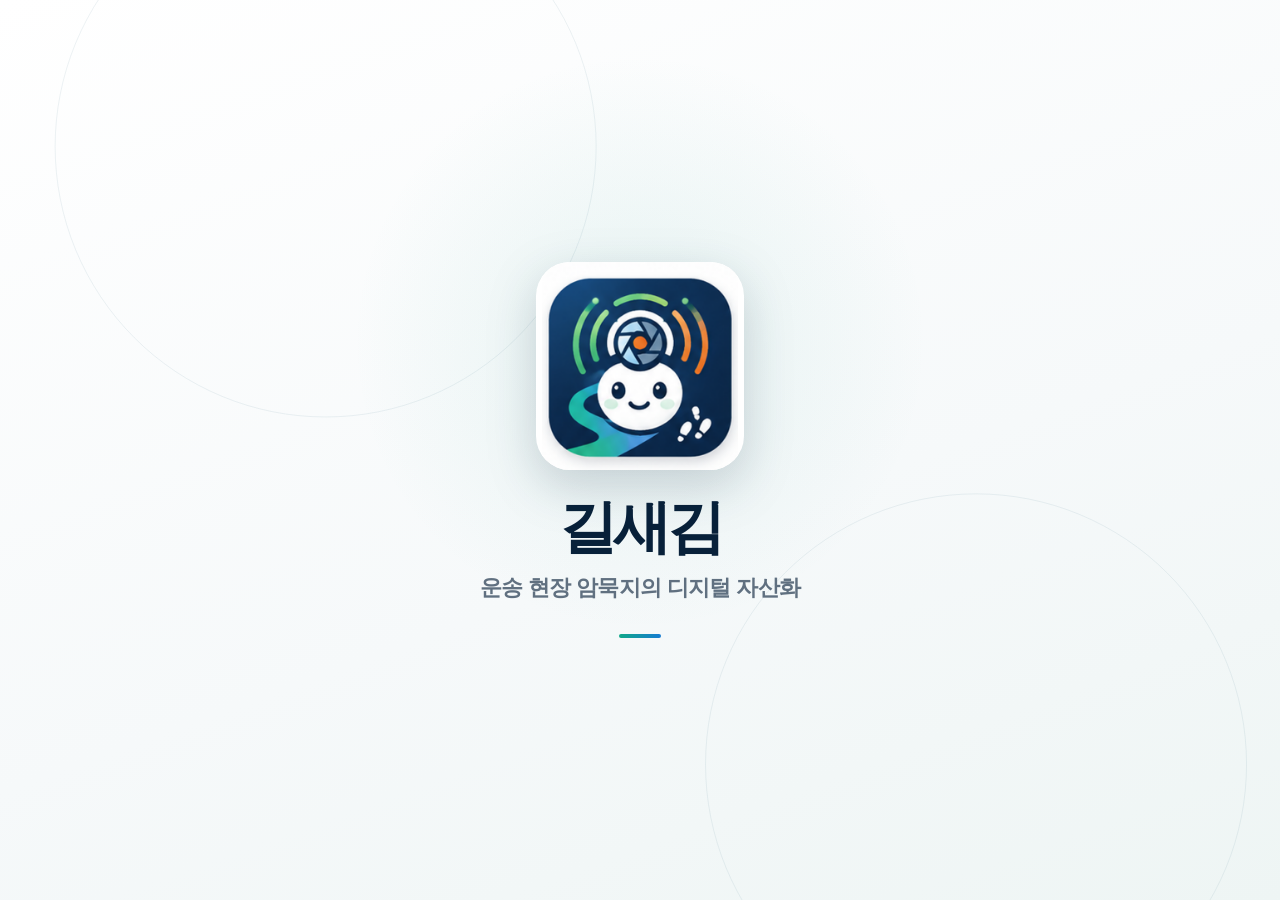
